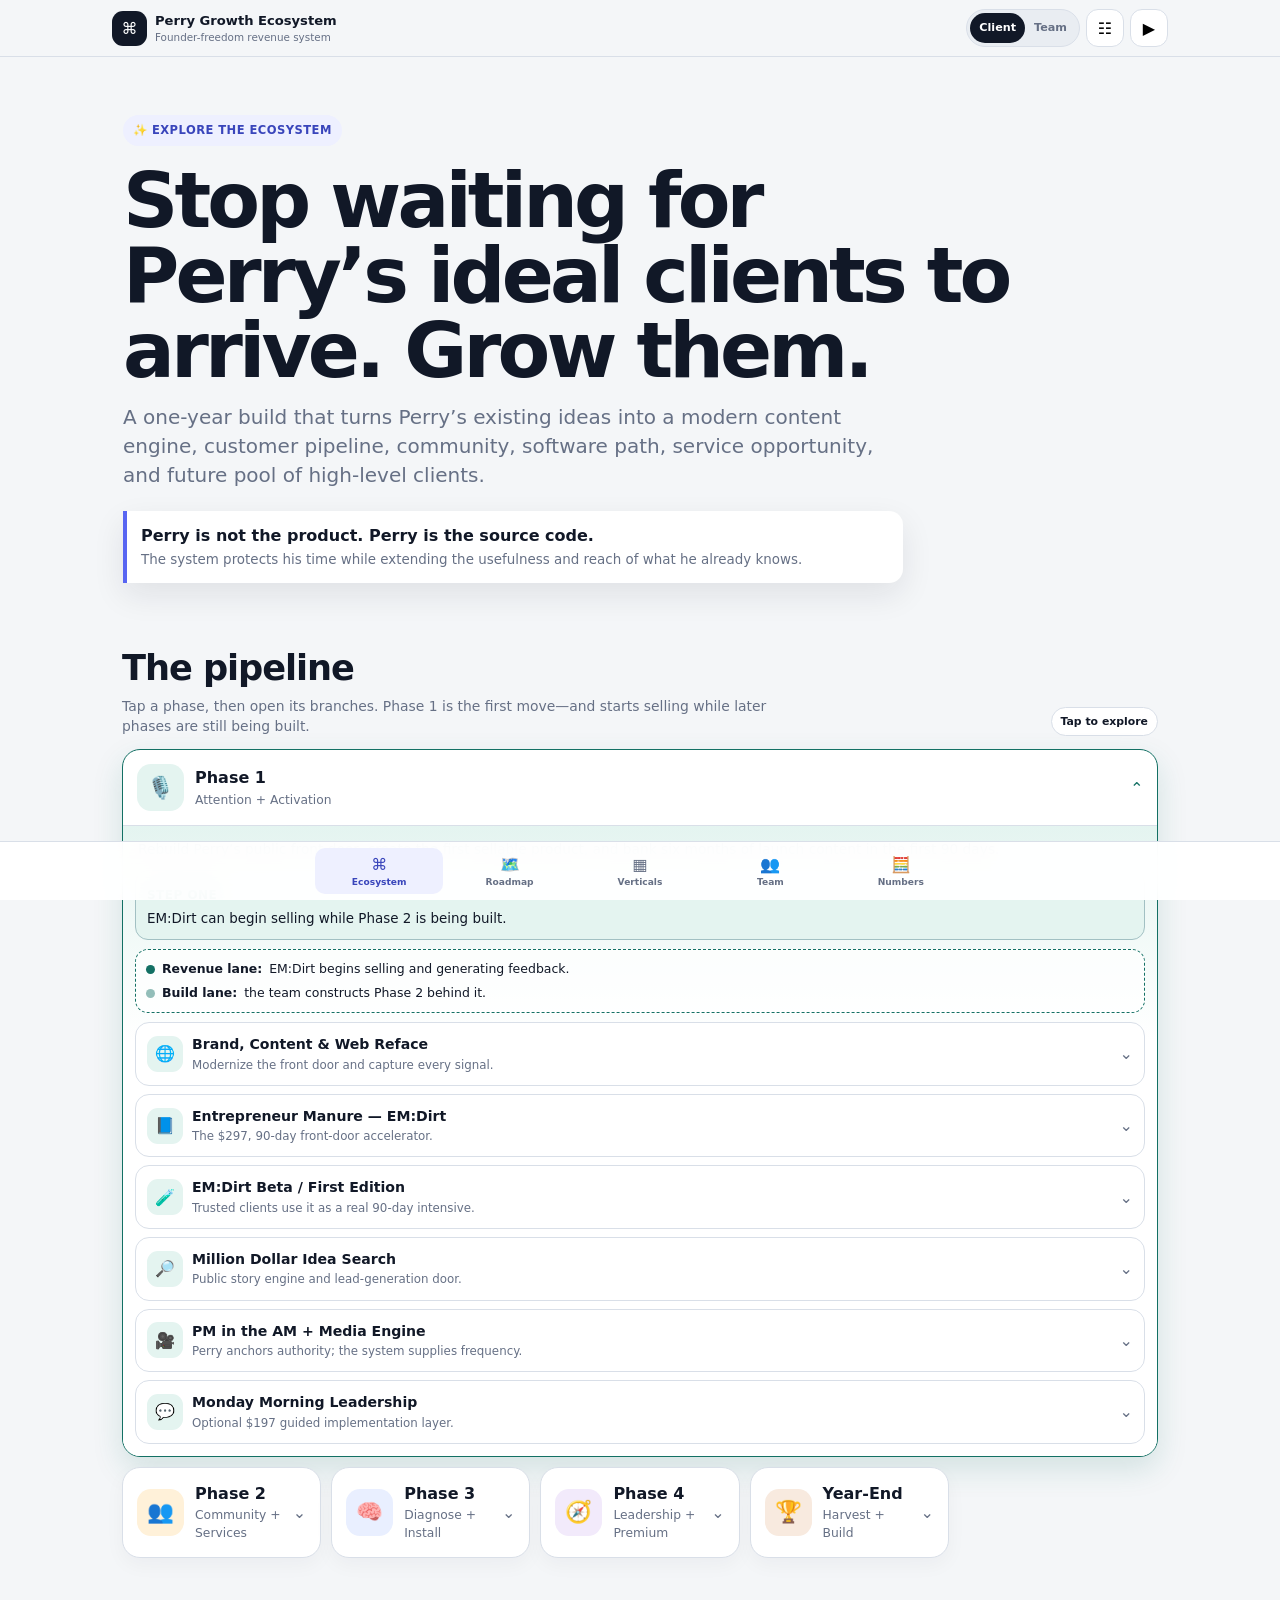
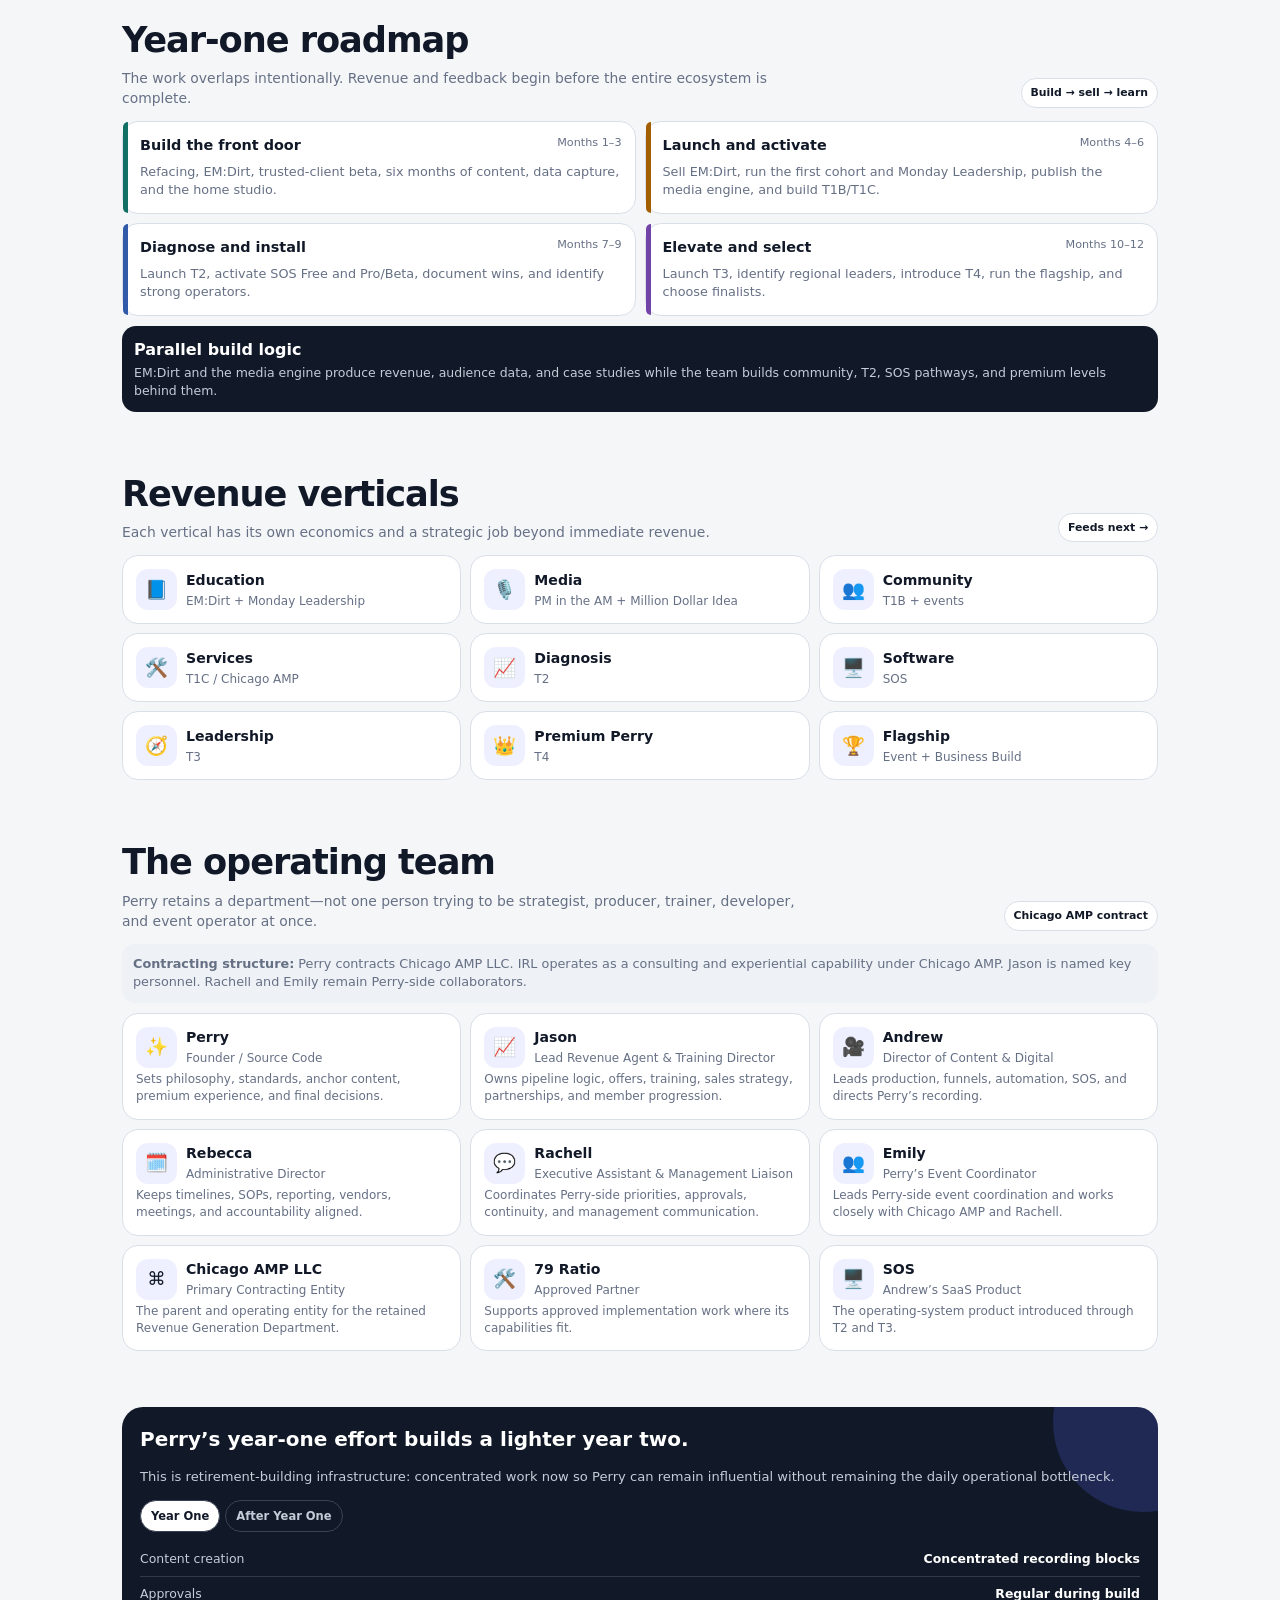
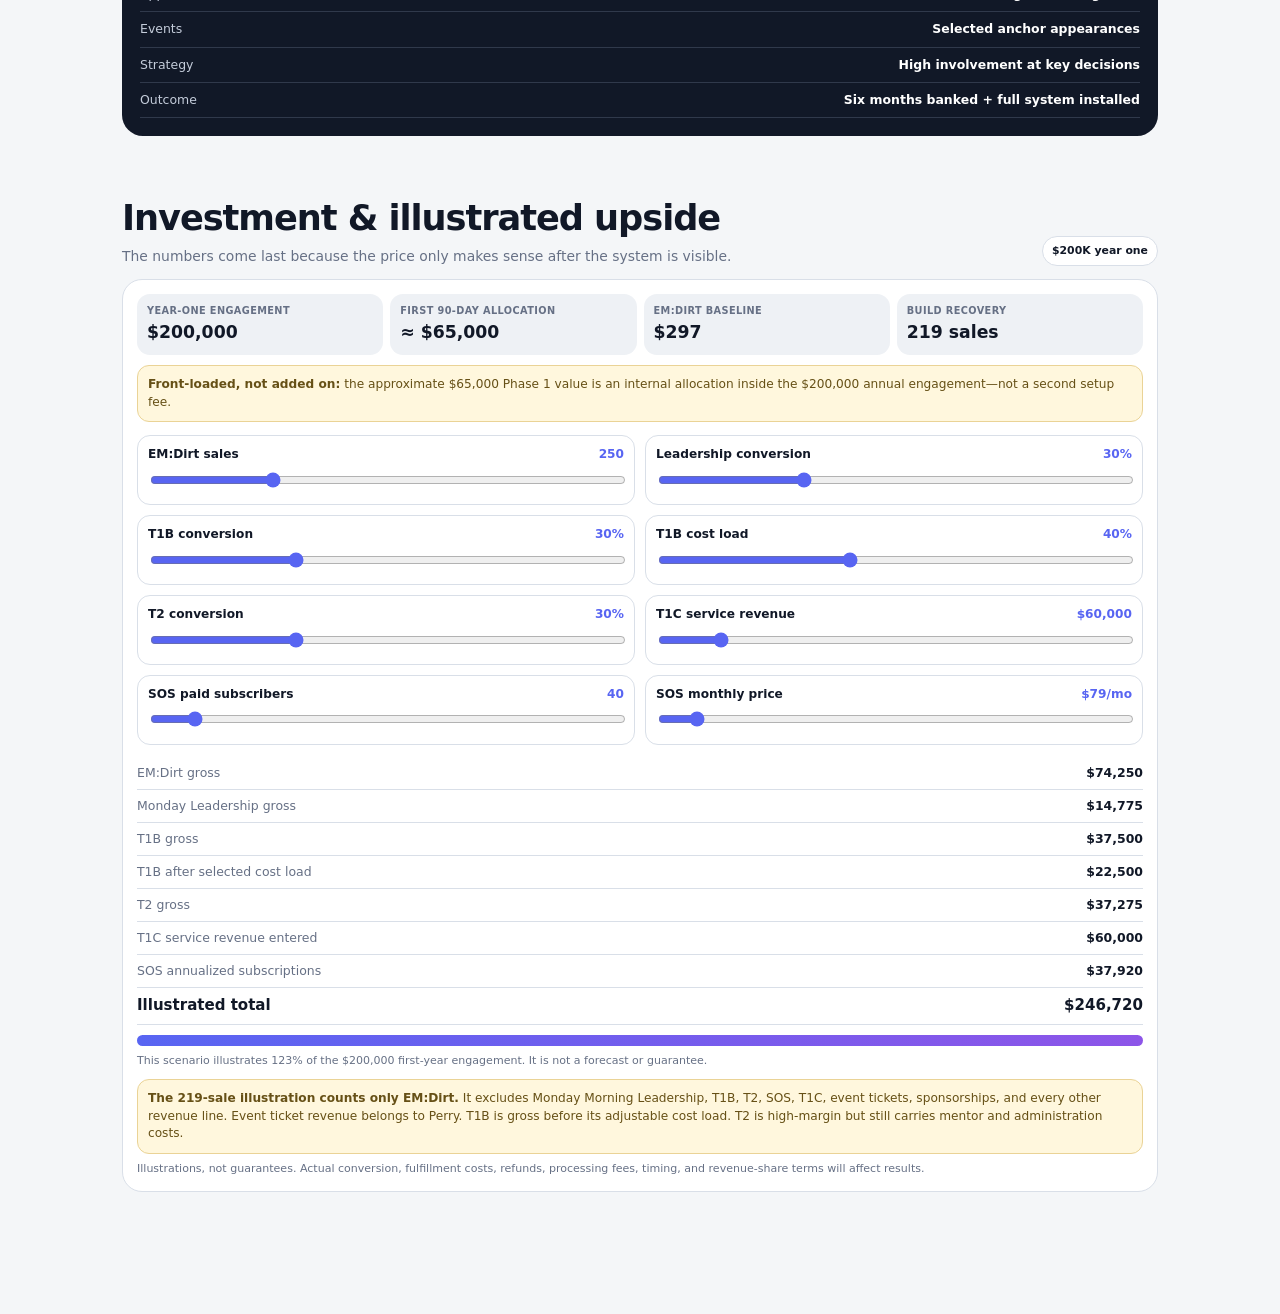
==== index.html @ 9b2ec4b0 "Publish Perry Growth Ecosystem mobile pitch app" ====
<!doctype html>
<html lang="en">
<head>
<meta charset="utf-8"><meta name="viewport" content="width=device-width,initial-scale=1,viewport-fit=cover"><meta name="theme-color" content="#111827">
<title>Perry Growth Ecosystem</title>
<style>
:root{--bg:#f4f6f8;--card:#fff;--ink:#111827;--muted:#667085;--line:#d9dfe8;--dark:#111827;--accent:#5865f2;--soft:#eef0ff;--p1:#137064;--p1b:#e4f4f0;--p2:#a35e00;--p2b:#fff1d9;--p3:#315aa8;--p3b:#e9efff;--p4:#7344a7;--p4b:#f2eafb;--p5:#8a4c18;--p5b:#f8eadf;--r:19px;--shadow:0 12px 32px rgba(17,24,39,.09)}
*{box-sizing:border-box}html{scroll-behavior:smooth}body{margin:0;background:var(--bg);color:var(--ink);font-family:Inter,ui-sans-serif,system-ui,-apple-system,"Segoe UI",sans-serif;line-height:1.45}button,input{font:inherit}button{cursor:pointer}button:focus-visible,input:focus-visible{outline:3px solid #aeb4ff;outline-offset:2px}.wrap{max-width:1080px;margin:auto;padding-bottom:94px}.top{position:sticky;top:0;z-index:50;background:rgba(244,246,248,.93);backdrop-filter:blur(14px);border-bottom:1px solid var(--line)}.topin{max-width:1080px;margin:auto;padding:9px 12px;display:flex;align-items:center;justify-content:space-between;gap:8px}.logo{display:flex;align-items:center;gap:8px;min-width:0}.mark{width:35px;height:35px;border-radius:11px;background:var(--dark);color:#fff;display:grid;place-items:center}.logo b{display:block;font-size:.82rem;white-space:nowrap}.logo small{display:block;color:var(--muted);font-size:.65rem}.actions{display:flex;gap:6px;align-items:center}.seg{display:flex;padding:3px;border:1px solid var(--line);border-radius:999px;background:#e9edf2}.seg button{border:0;background:none;padding:7px 9px;border-radius:999px;color:var(--muted);font-size:.7rem;font-weight:800}.seg button.on{background:var(--dark);color:#fff}.round{width:38px;height:38px;border:1px solid var(--line);background:#fff;border-radius:12px;font-size:1rem}.round.on{background:var(--soft);color:#3945bb}.hero{padding:38px 17px 24px}.eyebrow{display:inline-flex;gap:6px;align-items:center;background:var(--soft);color:#3945bb;border-radius:999px;padding:7px 10px;font-size:.72rem;font-weight:900;letter-spacing:.04em;text-transform:uppercase}.hero h1{font-size:clamp(2.1rem,8.8vw,4.8rem);line-height:.98;letter-spacing:-.05em;margin:17px 0 14px;max-width:900px}.hero p{margin:0;max-width:780px;color:var(--muted);font-size:clamp(1rem,2.8vw,1.25rem)}.quote{margin-top:21px;border-left:4px solid var(--accent);background:#fff;padding:13px 14px;border-radius:0 14px 14px 0;box-shadow:var(--shadow);max-width:780px}.quote b{display:block}.quote span{font-size:.84rem;color:var(--muted)}section{padding:22px 13px;scroll-margin-top:72px}.head{display:flex;justify-content:space-between;align-items:flex-end;gap:10px;margin-bottom:13px}.head h2{margin:0;font-size:clamp(1.4rem,4vw,2.2rem);letter-spacing:-.03em}.head p{margin:3px 0 0;color:var(--muted);font-size:.87rem;max-width:680px}.pill{border:1px solid var(--line);background:#fff;border-radius:999px;padding:6px 9px;font-size:.68rem;font-weight:800;white-space:nowrap}.phases{display:grid;gap:10px}.phase{--c:var(--p1);--cb:var(--p1b);border:1px solid var(--line);border-radius:18px;background:#fff;overflow:hidden;box-shadow:0 7px 20px rgba(17,24,39,.04)}.phase.open{border-color:var(--c);box-shadow:0 12px 30px color-mix(in srgb,var(--c) 15%,transparent)}.phase.focus{box-shadow:0 0 0 4px color-mix(in srgb,var(--c) 25%,transparent),0 18px 45px rgba(17,24,39,.15)}.phase>button{width:100%;border:0;background:none;padding:14px;display:grid;grid-template-columns:auto 1fr auto;gap:11px;align-items:center;text-align:left;color:inherit}.pi{width:47px;height:47px;border-radius:14px;background:var(--cb);color:var(--c);display:grid;place-items:center;font-size:1.35rem}.pl b{display:block}.pl span{display:block;font-size:.77rem;color:var(--muted);margin-top:2px}.chev{color:var(--muted);transition:.2s}.phase.open>.phasebtn .chev,.branch.open>.branchbtn .chev{transform:rotate(180deg);color:var(--c)}.pbody{display:none;border-top:1px solid var(--line);padding:12px;background:linear-gradient(180deg,var(--cb),#fff 34%)}.phase.open .pbody{display:block}.intro{font-size:.86rem;color:var(--muted);padding:2px 3px 10px}.call{background:var(--cb);border:1px solid color-mix(in srgb,var(--c) 28%,var(--line));border-radius:13px;padding:11px;margin-bottom:9px}.call b{color:var(--c);font-size:.75rem;text-transform:uppercase;letter-spacing:.04em}.call span{display:block;margin-top:3px;font-size:.84rem}.lanes{border:1px dashed var(--c);border-radius:13px;padding:10px;margin-bottom:9px;background:rgba(255,255,255,.7);display:grid;gap:6px}.lane{display:flex;gap:7px;font-size:.78rem;align-items:center}.dot{width:9px;height:9px;border-radius:50%;background:var(--c)}.branches{display:grid;gap:8px}.branch{border:1px solid var(--line);border-radius:14px;background:#fff;overflow:hidden}.branchbtn{width:100%;border:0;background:none;padding:11px;display:grid;grid-template-columns:auto 1fr auto;gap:9px;align-items:center;text-align:left;color:inherit}.bi{width:36px;height:36px;border-radius:11px;background:var(--cb);display:grid;place-items:center}.bt b{display:block;font-size:.88rem}.bt span{display:block;color:var(--muted);font-size:.74rem;margin-top:2px}.bd{display:none;border-top:1px solid var(--line);padding:12px}.branch.open .bd{display:block}.bd p{margin:0;font-size:.86rem}.advanced{display:none;margin-top:10px}body.adv .advanced{display:block}.advanced ul{padding-left:18px;margin:7px 0;color:var(--muted);font-size:.8rem}.advanced li+li{margin-top:4px}.meta{display:grid;gap:6px;margin-top:9px}.m{background:#eef1f5;border:1px solid var(--line);border-radius:10px;padding:8px}.m small{display:block;color:var(--muted);font-size:.62rem;font-weight:900;text-transform:uppercase;letter-spacing:.04em}.m div{font-size:.77rem;margin-top:2px}.teamonly{display:none}body.team .teamonly{display:block}body.team .clientonly{display:none}.feeds{margin-top:9px;padding:8px 9px;border-radius:10px;background:var(--cb);color:var(--c);font-size:.74rem;font-weight:900}.betaFlow{display:grid;grid-template-columns:repeat(5,1fr);gap:4px;margin:10px 0}.betaFlow div{text-align:center;padding:7px 3px;background:#eef1f5;border-radius:9px;color:var(--muted);font-size:.58rem;font-weight:900}.betaFlow div:first-child{background:var(--p1b);color:var(--p1)}.checks{display:grid;gap:6px}.check{display:flex;gap:8px;align-items:flex-start;border:1px solid var(--line);border-radius:10px;padding:8px}.check input{width:17px;height:17px;margin-top:2px}.check label{font-size:.78rem}.road,.vgrid,.tgrid{display:grid;gap:9px}.roadcard{border:1px solid var(--line);background:#fff;border-radius:16px;padding:13px 13px 13px 17px;position:relative}.roadcard:before{content:"";position:absolute;left:0;top:0;bottom:0;width:5px;background:var(--c);border-radius:16px 0 0 16px}.roadtop{display:flex;justify-content:space-between;gap:10px}.roadtop b{font-size:.9rem}.roadtop span{font-size:.7rem;color:var(--muted)}.roadcard p{margin:7px 0 0;color:var(--muted);font-size:.8rem}.parallel{margin-top:10px;background:var(--dark);color:#fff;padding:12px;border-radius:14px}.parallel b{display:block}.parallel p{margin:3px 0 0;color:#c4ccda;font-size:.78rem}.vcard,.role{width:100%;text-align:left;color:inherit;border:1px solid var(--line);background:#fff;border-radius:16px;padding:13px}.vcard.open,.role.open{border-color:var(--accent);box-shadow:var(--shadow)}.vhead,.rhead{display:flex;gap:9px;align-items:center}.vic,.av{width:41px;height:41px;border-radius:12px;background:var(--soft);display:grid;place-items:center;font-size:1.15rem}.vcard h3,.role h3{margin:0;font-size:.88rem}.vcard p,.role p{margin:3px 0 0;color:var(--muted);font-size:.75rem}.inline{display:none;margin-top:10px;padding-top:10px;border-top:1px solid var(--line);font-size:.77rem}.open .inline{display:block}.econ{display:grid;gap:5px}.erow{display:flex;justify-content:space-between;gap:10px;border-bottom:1px dashed var(--line);padding:6px 0}.erow:last-child{border:0}.erow span{color:var(--muted)}.erow b{text-align:right}.org{margin-bottom:10px;padding:11px;background:#eef1f5;border-radius:13px;color:var(--muted);font-size:.8rem}.freedom{background:var(--dark);color:#fff;border-radius:21px;padding:18px;position:relative;overflow:hidden}.freedom:after{content:"";position:absolute;width:180px;height:180px;border-radius:50%;background:rgba(88,101,242,.22);right:-75px;top:-75px}.freedom h3,.freedom p,.ftog,.ftime{position:relative;z-index:1}.freedom h3{margin:0;font-size:1.25rem}.freedom p{color:#c4ccda;font-size:.82rem}.ftog{display:flex;gap:5px}.ftog button{border:1px solid #3a4355;background:transparent;color:#c4ccda;padding:7px 10px;border-radius:999px;font-size:.72rem;font-weight:900}.ftog button.on{background:#fff;color:var(--dark)}.ftime{margin-top:10px}.ti{display:flex;justify-content:space-between;gap:12px;border-bottom:1px solid #30394b;padding:8px 0;font-size:.78rem}.ti span{color:#c4ccda}.numbers{border:1px solid var(--line);background:#fff;border-radius:20px;padding:14px}.metrics{display:grid;grid-template-columns:repeat(2,1fr);gap:7px}.metric{background:#eef1f5;border-radius:13px;padding:10px}.metric span{display:block;color:var(--muted);font-size:.61rem;font-weight:900;text-transform:uppercase;letter-spacing:.04em}.metric b{display:block;margin-top:2px;font-size:1.08rem}.note{margin-top:10px;border:1px solid #ead396;background:#fff7dd;color:#665016;border-radius:12px;padding:10px;font-size:.76rem}.calc{display:grid;gap:10px;margin-top:13px}.ctrl{border:1px solid var(--line);border-radius:13px;padding:10px}.ct{display:flex;justify-content:space-between;gap:8px;margin-bottom:6px;font-size:.76rem;font-weight:900}.ct output{color:var(--accent)}input[type=range]{width:100%;accent-color:var(--accent)}.results{margin-top:12px}.rr{display:flex;justify-content:space-between;gap:12px;border-bottom:1px solid var(--line);padding:7px 0;font-size:.78rem}.rr span{color:var(--muted)}.rr.total{font-size:.94rem;font-weight:900}.rr.total span{color:var(--ink)}.bar{height:11px;background:#eef1f5;border-radius:999px;overflow:hidden;margin-top:10px}.bar div{height:100%;width:0;background:linear-gradient(90deg,var(--accent),#8d55e8);transition:.2s}.fine{font-size:.69rem;color:var(--muted);margin-top:7px}.nav{position:fixed;z-index:60;left:0;right:0;bottom:0;background:rgba(255,255,255,.95);backdrop-filter:blur(14px);border-top:1px solid var(--line);padding:6px 6px calc(6px + env(safe-area-inset-bottom,0px))}.navin{max-width:650px;margin:auto;display:grid;grid-template-columns:repeat(5,1fr);gap:2px}.nav button{border:0;background:none;color:var(--muted);padding:5px 2px;border-radius:10px}.nav button.on{background:var(--soft);color:#3945bb}.nav i{display:block;font-style:normal;font-size:1rem}.nav span{display:block;font-size:.57rem;font-weight:900}.present{display:none;position:fixed;z-index:80;left:50%;transform:translateX(-50%);bottom:79px;background:var(--dark);color:#fff;padding:7px;border-radius:14px;box-shadow:0 18px 50px rgba(0,0,0,.3);gap:5px;align-items:center}body.presenting .present{display:flex}.present button{border:1px solid #394254;background:#202838;color:#fff;padding:8px;border-radius:9px;font-size:.7rem;font-weight:900}.present span{font-size:.65rem;color:#c4ccda;min-width:58px;text-align:center}@media(min-width:680px){.hero{padding:58px 23px 31px}section{padding:28px 22px}.road{grid-template-columns:repeat(2,1fr)}.vgrid,.tgrid{grid-template-columns:repeat(3,1fr)}.calc{grid-template-columns:repeat(2,1fr)}.metrics{grid-template-columns:repeat(4,1fr)}.meta{grid-template-columns:repeat(3,1fr)}}@media(min-width:940px){.phases{grid-template-columns:repeat(5,1fr);align-items:start}.phase.open{grid-column:span 5}}
</style>
</head>
<body class="client">
<header class="top"><div class="topin"><div class="logo"><div class="mark">⌘</div><div><b>Perry Growth Ecosystem</b><small>Founder-freedom revenue system</small></div></div><div class="actions"><div class="seg"><button id="client" class="on">Client</button><button id="team">Team</button></div><button id="adv" class="round" title="Simple / Advanced">☷</button><button id="play" class="round" title="Presentation mode">▶</button></div></div></header>
<main class="wrap">
<div class="hero" id="ecosystem"><span class="eyebrow">✨ Explore the ecosystem</span><h1>Stop waiting for Perry’s ideal clients to arrive. Grow them.</h1><p>A one-year build that turns Perry’s existing ideas into a modern content engine, customer pipeline, community, software path, service opportunity, and future pool of high-level clients.</p><div class="quote"><b>Perry is not the product. Perry is the source code.</b><span>The system protects his time while extending the usefulness and reach of what he already knows.</span></div></div>
<section><div class="head"><div><h2>The pipeline</h2><p>Tap a phase, then open its branches. Phase 1 is the first move—and starts selling while later phases are still being built.</p></div><span class="pill">Tap to explore</span></div><div class="phases" id="phases"></div></section>
<section id="roadmap"><div class="head"><div><h2>Year-one roadmap</h2><p>The work overlaps intentionally. Revenue and feedback begin before the entire ecosystem is complete.</p></div><span class="pill">Build → sell → learn</span></div><div class="road" id="road"></div><div class="parallel"><b>Parallel build logic</b><p>EM:Dirt and the media engine produce revenue, audience data, and case studies while the team builds community, T2, SOS pathways, and premium levels behind them.</p></div></section>
<section id="verticals"><div class="head"><div><h2>Revenue verticals</h2><p>Each vertical has its own economics and a strategic job beyond immediate revenue.</p></div><span class="pill">Feeds next →</span></div><div class="vgrid" id="vgrid"></div></section>
<section id="teamsec"><div class="head"><div><h2>The operating team</h2><p>Perry retains a department—not one person trying to be strategist, producer, trainer, developer, and event operator at once.</p></div><span class="pill">Chicago AMP contract</span></div><div class="org"><b>Contracting structure:</b> Perry contracts Chicago AMP LLC. IRL operates as a consulting and experiential capability under Chicago AMP. Jason is named key personnel. Rachell and Emily remain Perry-side collaborators.</div><div class="tgrid" id="tgrid"></div></section>
<section><div class="freedom"><h3>Perry’s year-one effort builds a lighter year two.</h3><p>This is retirement-building infrastructure: concentrated work now so Perry can remain influential without remaining the daily operational bottleneck.</p><div class="ftog"><button class="on" data-f="year1">Year One</button><button data-f="after">After Year One</button></div><div class="ftime" id="ftime"></div></div></section>
<section id="numbers"><div class="head"><div><h2>Investment & illustrated upside</h2><p>The numbers come last because the price only makes sense after the system is visible.</p></div><span class="pill">$200K year one</span></div><div class="numbers"><div class="metrics"><div class="metric"><span>Year-one engagement</span><b>$200,000</b></div><div class="metric"><span>First 90-day allocation</span><b>≈ $65,000</b></div><div class="metric"><span>EM:Dirt baseline</span><b>$297</b></div><div class="metric"><span>Build recovery</span><b>219 sales</b></div></div><div class="note"><b>Front-loaded, not added on:</b> the approximate $65,000 Phase 1 value is an internal allocation inside the $200,000 annual engagement—not a second setup fee.</div><div class="calc">
<div class="ctrl"><div class="ct"><label>EM:Dirt sales</label><output id="eo"></output></div><input id="e" type="range" min="0" max="1000" step="10" value="250"></div>
<div class="ctrl"><div class="ct"><label>Leadership conversion</label><output id="mo"></output></div><input id="m" type="range" min="0" max="100" step="5" value="30"></div>
<div class="ctrl"><div class="ct"><label>T1B conversion</label><output id="bo"></output></div><input id="b" type="range" min="0" max="100" step="5" value="30"></div>
<div class="ctrl"><div class="ct"><label>T1B cost load</label><output id="co"></output></div><input id="c" type="range" min="0" max="100" step="5" value="40"></div>
<div class="ctrl"><div class="ct"><label>T2 conversion</label><output id="to"></output></div><input id="t" type="range" min="0" max="100" step="5" value="30"></div>
<div class="ctrl"><div class="ct"><label>T1C service revenue</label><output id="so"></output></div><input id="s" type="range" min="0" max="500000" step="5000" value="60000"></div>
<div class="ctrl"><div class="ct"><label>SOS paid subscribers</label><output id="uo"></output></div><input id="u" type="range" min="0" max="500" step="5" value="40"></div>
<div class="ctrl"><div class="ct"><label>SOS monthly price</label><output id="po"></output></div><input id="p" type="range" min="49" max="499" step="10" value="79"></div>
</div><div class="results" id="results"></div><div class="bar"><div id="bar"></div></div><div class="fine" id="recovery"></div><div class="note"><b>The 219-sale illustration counts only EM:Dirt.</b> It excludes Monday Morning Leadership, T1B, T2, SOS, T1C, event tickets, sponsorships, and every other revenue line. Event ticket revenue belongs to Perry. T1B is gross before its adjustable cost load. T2 is high-margin but still carries mentor and administration costs.</div><div class="fine">Illustrations, not guarantees. Actual conversion, fulfillment costs, refunds, processing fees, timing, and revenue-share terms will affect results.</div></div></section>
</main>
<nav class="nav"><div class="navin"><button class="on" data-go="ecosystem"><i>⌘</i><span>Ecosystem</span></button><button data-go="roadmap"><i>🗺️</i><span>Roadmap</span></button><button data-go="verticals"><i>▦</i><span>Verticals</span></button><button data-go="teamsec"><i>👥</i><span>Team</span></button><button data-go="numbers"><i>🧮</i><span>Numbers</span></button></div></nav>
<div class="present"><button id="prev">← Prev</button><span id="step">1 of 5</span><button id="next">Next →</button><button id="reset">Reset</button></div>
<script>
const P=[
{id:'p1',n:'Phase 1',sub:'Attention + Activation',c:'var(--p1)',bg:'var(--p1b)',ic:'🎙️',intro:'Rebuild Perry’s public front door, create the first sellable product, and bank six months of launch content in the first 90 days.',call:'Step One',calltext:'EM:Dirt can begin selling while Phase 2 is being built.',bs:[
['Brand, Content & Web Reface','Modernize the front door and capture every signal.','🌐','Refocus the website, social channels, podcast, calls to action, data capture, retargeting, and analytics around the new customer journey.',['Reframe the homepage, offers, profiles, podcast, and content categories.','Install forms, email/text opt-ins, segmentation, retargeting, attribution, and applications.','Bank six months of foundational content and install Perry’s simple home-recording rig.'],'Andrew leads content/digital; Jason owns revenue logic; Rachell handles Perry-side approvals; Rebecca tracks execution.','Every major asset has a next step and six months of content are usable.','EM:Dirt, Million Dollar Idea, PM in the AM, and every later phase.'],
['Entrepreneur Manure — EM:Dirt','The $297, 90-day front-door accelerator.','📘','A memorable routine check of the fundamentals: what are you not doing to fertilize your business and help it actually grow?',['Perry’s timeless fundamentals plus current Field Notes.','Weekly implementation prompts, cohort checkpoints, and Pocket AI.','Replace accidental wins with engineered wins.'],'Jason leads training; Andrew builds digital delivery and AI support.','Meaningful participation plus one documented implemented change.','Monday Leadership, T1B, T1C, T2, and the finalist pipeline.'],
['EM:Dirt Beta / First Edition','Trusted clients use it as a real 90-day intensive.','🧪','Internal and existing clients do the routine check, implement the material, and tell us whether it feels Perry enough before the stronger Second Edition.',['Does this feel Perry enough?','Would this have helped earlier?','What is missing or incomplete?','What feels like too much?','What did you actually implement?','What changed at 30, 60, and 90 days?'],'Jason facilitates; Andrew tracks delivery friction; Rachell helps select trusted Perry clients.','Completion behavior, quotes, case studies, friction, and documented wins.','Revision, Second Edition, testimonials, and public scale.','beta'],
['Million Dollar Idea Search','Public story engine and lead-generation door.','🔎','Find real founders, document the bottleneck, support selected businesses, then return to show whether they used the help and what changed.',['Part 1: founder, company, dream, and bottleneck.','Part 2: what was used, what work was done, and what changed.','Non-winners enter EM:Dirt; strong implementers enter the finalist pool.'],'Jason leads qualification; Andrew leads production and distribution.','Qualified applicants, follow-ups, conversions, and implementation stories.','EM:Dirt, T1C, media, case studies, and finalists.'],
['PM in the AM + Media Engine','Perry anchors authority; the system supplies frequency.','🎥','A public Monday show, short-form engine, weekly text rhythm, and six months of banked content without making Perry a full-time host.',['Perry records high-leverage anchor segments.','A younger spokesperson translates and extends the ideas.','Weekly text: one signal, one lesson, one behavior.'],'Andrew directs Perry and runs production; Jason connects content to offers.','Six months banked, consistent cadence, and a next action on every release.','EM:Dirt, Monday Leadership, community, events, and MDI.'],
['Monday Morning Leadership','Optional $197 guided implementation layer.','💬','A weekly book-club and implementation rhythm that turns public content into accountability and leadership practice.',['Book, audio, or digital access.','Guided weekly implementation calls.','Shared language, peer discussion, and replay library.'],'Jason leads early facilitation and documents the future trainer role.','Attendance, completion, referrals, and T1B/T2 readiness.','Community membership, T2, and leadership development.']]},
{id:'p2',n:'Phase 2',sub:'Community + Services',c:'var(--p2)',bg:'var(--p2b)',ic:'👥',intro:'Turn attention into belonging, opportunities, implementation services, and live experiences.',call:'Parallel Revenue',calltext:'Phase 1 is already selling while this layer is being built.',bs:[
['T1B Community Membership','Approximately $500 per year.','👥','A useful business community built around relationships, tools, referrals, events, preferred pricing, and leadership—not constant access to Perry.',['Membership funds community infrastructure.','Committee service creates a facilitator and regional-leadership path.','Revenue is gross before platform, staffing, and event costs.'],'Emily coordinates Perry-side events; Jason shapes activation; Rebecca tracks operations.','Retention, participation, introductions, attendance, and progression.','T2, T3, T1C, events, and long-term retention.'],
['Events & Community Activation','Relationships, content, and opportunity.','🗓️','Public discovery events, member experiences, workshops, outings, and an annual flagship designed to strengthen the ecosystem.',['Event ticket revenue belongs to Perry.','Membership, sponsorship, and ticket economics are tracked separately.','Use partner venues and attractions instead of overbuilding every event.'],'Emily is Perry’s Event Coordinator; Chicago AMP supports programming, production, and content.','Contribution margin, content captured, relationships, and conversions.','Membership, T1C, media, sponsors, and flagship.'],
['T1C — Hire the Growth Department','Done-for-you execution through Chicago AMP.','🛠️','Members can hire the team for content, podcasts, design, web, funnels, CRM, automation, AI agents, marketing, and events.',['Chicago AMP / IRL fulfills; 79 Ratio supports approved scopes.','Perry receives the negotiated ecosystem share.','Chicago AMP retains the economics required to sell, manage, and fulfill.'],'Jason and Andrew lead the integrated Chicago AMP / IRL team.','Qualified opportunities, contribution margin, outcomes, and case studies.','Implementation wins, recurring clients, T2/SOS use, and proof.']]},
{id:'p3',n:'Phase 3',sub:'Diagnose + Install',c:'var(--p3)',bg:'var(--p3b)',ic:'🧠',intro:'Identify who is serious, diagnose the constraint, and install the operating system needed for the next stage.',bs:[
['T2 — Analysis + Mentor Call','$497 founding price / $997 perceived value.','📈','A business analysis, mentor interpretation call, nervous-system review, and prioritized 90-day roadmap.',['Focus on the primary bottleneck, not twenty random recommendations.','High-margin Perry revenue, with real mentor/admin/support costs.','Qualification based on implementation and coachability.'],'Jason leads interpretation and training; Perry’s frameworks shape the diagnostic.','Assessment completion, one implemented workflow, and clear routing.','T1C, SOS, T3 eligibility, and future Perry-level clients.'],
['SOS — Free, Pro & Enterprise','Andrew’s SaaS product introduced through T2 and T3.','🖥️','A configured CRM and operating system that starts useful for free, grows into paid automation, and supports larger teams through Enterprise.',['Free core tier.','Pro/Beta around $79 founding and $99 standard monthly.','Enterprise from $499 monthly; advanced implementation is separate.'],'Andrew owns SOS product direction, onboarding, and implementation.','Activation, workflow use, paid upgrades, retention, and operating wins.','Recurring software revenue, T3, Enterprise, and higher-value clients.']]},
{id:'p4',n:'Phase 4',sub:'Leadership + Premium',c:'var(--p4)',bg:'var(--p4b)',ic:'🧭',intro:'Promote proven implementers into ecosystem builders and reserve Perry’s time for the highest-leverage work.',bs:[
['T3 — Farm Builders','Members stop only using the ecosystem and begin building it.','🧭','Implementation leaders become facilitators, contributors, small-group starters, and regional builders.',['Eligibility: T2, active SOS use, documented improvement, contribution, and helping others.','Choose the leader first, then the city.','Early classes transfer authority from Perry to trained facilitators.'],'Jason develops training and standards; Andrew supports digital infrastructure.','Qualified facilitators, successful groups, repeatable SOPs, and hub readiness.','Regional expansion, retention, and T4 candidates.'],
['T4 — Premium Perry','Retreats, roundtables, strategy, and legacy.','👑','Perry’s direct time is concentrated with proven founders, advanced questions, and the work he actually wants to do.',['Private retreats and roundtables.','Spiritual, intellectual, strategic, leadership, and legacy work.','Selected owners nearing or above Perry’s preferred level.'],'Perry leads the premium experience; the department protects logistics and prepares participants.','High-value outcomes, retention, referrals, and Perry’s time satisfaction.','Legacy, investment possibilities, and highest-value relationships.']]},
{id:'p5',n:'Year-End',sub:'Harvest + Build',c:'var(--p5)',bg:'var(--p5b)',ic:'🏆',intro:'Celebrate implementation, select proven finalists, and turn the year’s pipeline into a public proof story.',bs:[
['Annual Flagship Event','Conference, festival, awards, and founder showcase.','🏆','Bring the ecosystem together for recognition, relationships, content, launches, and Million Dollar Idea finalist stories.',['Event ticket revenue belongs to Perry.','Showcase businesses that implemented and contributed.','Create next-year momentum, sponsor value, and a major content bank.'],'Emily coordinates Perry-side events; Chicago AMP supports production and programming.','Contribution margin, attendance, content, sponsor outcomes, and applications.','Renewals, media, next-year cohorts, and the Business Build.'],
['Million Dollar Business Build','Season One is the Search. Season Two is the Build.','✨','Select a proven finalist based on implementation and coachability, then put up to $1M in combined resources behind the build.',['The mix may include capital, services, software, media, marketing, mentorship, operations, and connections.','Do not imply the full amount is cash.','Where legally structured, partners may participate in upside.'],'Perry provides authority and final selection; the ecosystem assembles and documents the build.','A credible transformation with public proof and long-term upside.','The flagship proof that Perry’s principles can systematically grow ideal clients.']]}
];
const R=[['Months 1–3','Build the front door','Refacing, EM:Dirt, trusted-client beta, six months of content, data capture, and the home studio.','var(--p1)'],['Months 4–6','Launch and activate','Sell EM:Dirt, run the first cohort and Monday Leadership, publish the media engine, and build T1B/T1C.','var(--p2)'],['Months 7–9','Diagnose and install','Launch T2, activate SOS Free and Pro/Beta, document wins, and identify strong operators.','var(--p3)'],['Months 10–12','Elevate and select','Launch T3, identify regional leaders, introduce T4, run the flagship, and choose finalists.','var(--p4)']];
const V=[['Education','📘','EM:Dirt + Monday Leadership','Business owners','Perry','Training, support, platform','Install fundamentals and behavior data.','T1B, T2, T1C'],['Media','🎙️','PM in the AM + Million Dollar Idea','Attention first; sponsors later','Perry ecosystem','Production and distribution','Create demand, stories, and applications.','EM:Dirt, events, finalists'],['Community','👥','T1B + events','Members and attendees','Perry','Real community and event costs','Retention, relationships, referrals, leadership.','T2, T3, T1C'],['Services','🛠️','T1C / Chicago AMP','Businesses needing execution','Chicago AMP + negotiated share','Fulfillment labor and vendors','Turn advice into implementation and proof.','Case studies, recurring clients'],['Diagnosis','📈','T2','Qualified members','Perry','Mentor/admin/support','Identify constraint, seriousness, and next move.','SOS, T1C, T3'],['Software','🖥️','SOS','Pro and Enterprise users','SOS / agreed economics','Product, support, implementation','Operating habits and recurring revenue.','T3, Enterprise'],['Leadership','🧭','T3','Advanced participants','Ecosystem','Training and facilitator support','Multiply leadership and regional reach.','New hubs, T4'],['Premium Perry','👑','T4','Proven high-level founders','Perry','Premium delivery and logistics','Protect Perry’s time for desired work.','Legacy, referrals, investment'],['Flagship','🏆','Event + Business Build','Attendees, sponsors, partners','Perry for event tickets','Major event and resource package','Public proof and next-year momentum.','Season Two and wider demand']];
const T=[['Perry','Founder / Source Code','✨','Sets philosophy, standards, anchor content, premium experience, and final decisions.','His time is concentrated where authority and insight matter most—not on production management.'],['Jason','Lead Revenue Agent & Training Director','📈','Owns pipeline logic, offers, training, sales strategy, partnerships, and member progression.','Named key personnel on the Chicago AMP agreement and the initial head trainer.'],['Andrew','Director of Content & Digital','🎥','Leads production, funnels, automation, SOS, and directs Perry’s recording.','Owns the content engine and digital operating layer, including the home-studio workflow.'],['Rebecca','Administrative Director','🗓️','Keeps timelines, SOPs, reporting, vendors, meetings, and accountability aligned.','The guardrail preventing a strong strategy from becoming forty-seven unfinished projects.'],['Rachell','Executive Assistant & Management Liaison','💬','Coordinates Perry-side priorities, approvals, continuity, and management communication.','Protects Perry’s focus and aligns the department with his current organization.'],['Emily','Perry’s Event Coordinator','👥','Leads Perry-side event coordination and works closely with Chicago AMP and Rachell.','Supports venues, logistics, live experiences, partnerships, and community activation.'],['Chicago AMP LLC','Primary Contracting Entity','⌘','The parent and operating entity for the retained Revenue Generation Department.','IRL functions as a consulting and experiential capability under Chicago AMP.'],['79 Ratio','Approved Partner','🛠️','Supports approved implementation work where its capabilities fit.','Used intentionally by scope, not presented as a competing department.'],['SOS','Andrew’s SaaS Product','🖥️','The operating-system product introduced through T2 and T3.','SOS is not an outside partner; it is part of the digital and recurring-revenue layer.']];
const F={year1:[['Content creation','Concentrated recording blocks'],['Approvals','Regular during build'],['Events','Selected anchor appearances'],['Strategy','High involvement at key decisions'],['Outcome','Six months banked + full system installed']],after:[['Weekly involvement','A couple hours in selected months'],['Content creation','Several concentrated days per year'],['Events','A few high-leverage appearances'],['Premium work','Retreats and private rooms'],['Outcome','Influence without daily operational burden']]};
function branch(b,i){let beta=b[8]==='beta';return `<div class="branch"><button class="branchbtn"><span class="bi">${b[2]}</span><span class="bt"><b>${b[0]}</b><span>${b[1]}</span></span><span class="chev">⌄</span></button><div class="bd"><p>${b[3]}</p>${beta?`<div class="betaFlow">${['Beta Intensive','Feedback','Revision','Second Edition','Public Scale'].map(x=>`<div>${x}</div>`).join('')}</div><div class="checks">${b[4].map((x,j)=>`<div class="check"><input id="q${i}-${j}" type="checkbox"><label for="q${i}-${j}">${x}</label></div>`).join('')}</div>`:''}<div class="advanced">${beta?'':`<ul>${b[4].map(x=>`<li>${x}</li>`).join('')}</ul>`}<div class="meta"><div class="m teamonly"><small>Owner & handoff</small><div>${b[5]}</div></div><div class="m"><small>Success signal</small><div>${b[6]}</div></div><div class="m"><small>Feeds next</small><div>${b[7]}</div></div></div></div><div class="feeds">Feeds next → ${b[7]}</div></div></div>`}
phases.innerHTML=P.map((p,i)=>`<article class="phase ${i===0?'open':''}" id="${p.id}" style="--c:${p.c};--cb:${p.bg}"><button class="phasebtn"><span class="pi">${p.ic}</span><span class="pl"><b>${p.n}</b><span>${p.sub}</span></span><span class="chev">⌄</span></button><div class="pbody"><div class="intro">${p.intro}</div>${p.call?`<div class="call"><b>${p.call}</b><span>${p.calltext}</span></div>`:''}${p.id==='p1'?`<div class="lanes"><div class="lane"><span class="dot"></span><b>Revenue lane:</b> EM:Dirt begins selling and generating feedback.</div><div class="lane"><span class="dot" style="opacity:.45"></span><b>Build lane:</b> the team constructs Phase 2 behind it.</div></div>`:''}<div class="branches">${p.bs.map((b,j)=>branch(b,`${i}-${j}`)).join('')}</div></div></article>`).join('');
road.innerHTML=R.map(x=>`<article class="roadcard" style="--c:${x[3]}"><div class="roadtop"><b>${x[1]}</b><span>${x[0]}</span></div><p>${x[2]}</p></article>`).join('');
vgrid.innerHTML=V.map((v,i)=>`<button class="vcard"><div class="vhead"><span class="vic">${v[1]}</span><div><h3>${v[0]}</h3><p>${v[2]}</p></div></div><div class="inline"><div class="econ">${[['Who pays',v[3]],['Who earns',v[4]],['Direct cost',v[5]],['Strategic job',v[6]],['Feeds next',v[7]]].map(x=>`<div class="erow"><span>${x[0]}</span><b>${x[1]}</b></div>`).join('')}</div></div></button>`).join('');
tgrid.innerHTML=T.map(x=>`<button class="role"><div class="rhead"><span class="av">${x[2]}</span><div><h3>${x[0]}</h3><p>${x[1]}</p></div></div><p>${x[3]}</p><div class="inline">${x[4]}</div></button>`).join('');
function freedom(k){ftime.innerHTML=F[k].map(x=>`<div class="ti"><span>${x[0]}</span><b>${x[1]}</b></div>`).join('')}freedom('year1');
document.querySelectorAll('.phasebtn').forEach(x=>x.onclick=()=>x.parentElement.classList.toggle('open'));document.querySelectorAll('.branchbtn').forEach(x=>x.onclick=()=>x.parentElement.classList.toggle('open'));document.querySelectorAll('.vcard,.role').forEach(x=>x.onclick=()=>x.classList.toggle('open'));document.querySelectorAll('[data-f]').forEach(x=>x.onclick=()=>{document.querySelectorAll('[data-f]').forEach(y=>y.classList.remove('on'));x.classList.add('on');freedom(x.dataset.f)});
client.onclick=()=>view(false);team.onclick=()=>view(true);function view(on){document.body.classList.toggle('team',on);team.classList.toggle('on',on);client.classList.toggle('on',!on)}adv.onclick=()=>{document.body.classList.toggle('adv');adv.classList.toggle('on')};
document.querySelectorAll('[data-go]').forEach(x=>x.onclick=()=>{document.getElementById(x.dataset.go).scrollIntoView();document.querySelectorAll('[data-go]').forEach(y=>y.classList.remove('on'));x.classList.add('on')});
let ti=0,ids=P.map(x=>x.id);function tour(){document.querySelectorAll('.phase').forEach(x=>x.classList.remove('focus'));let q=document.getElementById(ids[ti]);q.classList.add('open','focus');q.scrollIntoView({behavior:'smooth',block:'center'});step.textContent=`${ti+1} of ${ids.length}`};play.onclick=()=>{document.body.classList.add('presenting','adv');ti=0;tour()};prev.onclick=()=>{ti=Math.max(0,ti-1);tour()};next.onclick=()=>{ti=Math.min(ids.length-1,ti+1);tour()};reset.onclick=()=>{document.body.classList.remove('presenting');document.querySelectorAll('.phase').forEach(x=>x.classList.remove('focus'));ecosystem.scrollIntoView()};
const money=n=>new Intl.NumberFormat('en-US',{style:'currency',currency:'USD',maximumFractionDigits:0}).format(n);function calc(){let E=+e.value,M=+m.value/100,B=+b.value/100,C=+c.value/100,T2=+t.value/100,S=+s.value,U=+u.value,PP=+p.value;eo.textContent=E;mo.textContent=Math.round(M*100)+'%';bo.textContent=Math.round(B*100)+'%';co.textContent=Math.round(C*100)+'%';to.textContent=Math.round(T2*100)+'%';so.textContent=money(S);uo.textContent=U;po.textContent=money(PP)+'/mo';let er=E*297,mr=Math.round(E*M)*197,bg=Math.round(E*B)*500,bn=bg*(1-C),tr=Math.round(E*T2)*497,ur=U*PP*12,total=er+mr+bn+tr+S+ur;results.innerHTML=[['EM:Dirt gross',er],['Monday Leadership gross',mr],['T1B gross',bg],['T1B after selected cost load',bn],['T2 gross',tr],['T1C service revenue entered',S],['SOS annualized subscriptions',ur],['Illustrated total',total]].map((x,i)=>`<div class="rr ${i===7?'total':''}"><span>${x[0]}</span><b>${money(x[1])}</b></div>`).join('');bar.style.width=Math.min(100,total/200000*100)+'%';recovery.textContent=`This scenario illustrates ${Math.round(total/200000*100)}% of the $200,000 first-year engagement. It is not a forecast or guarantee.`}['e','m','b','c','t','s','u','p'].forEach(id=>document.getElementById(id).oninput=calc);calc();
</script>
</body></html>
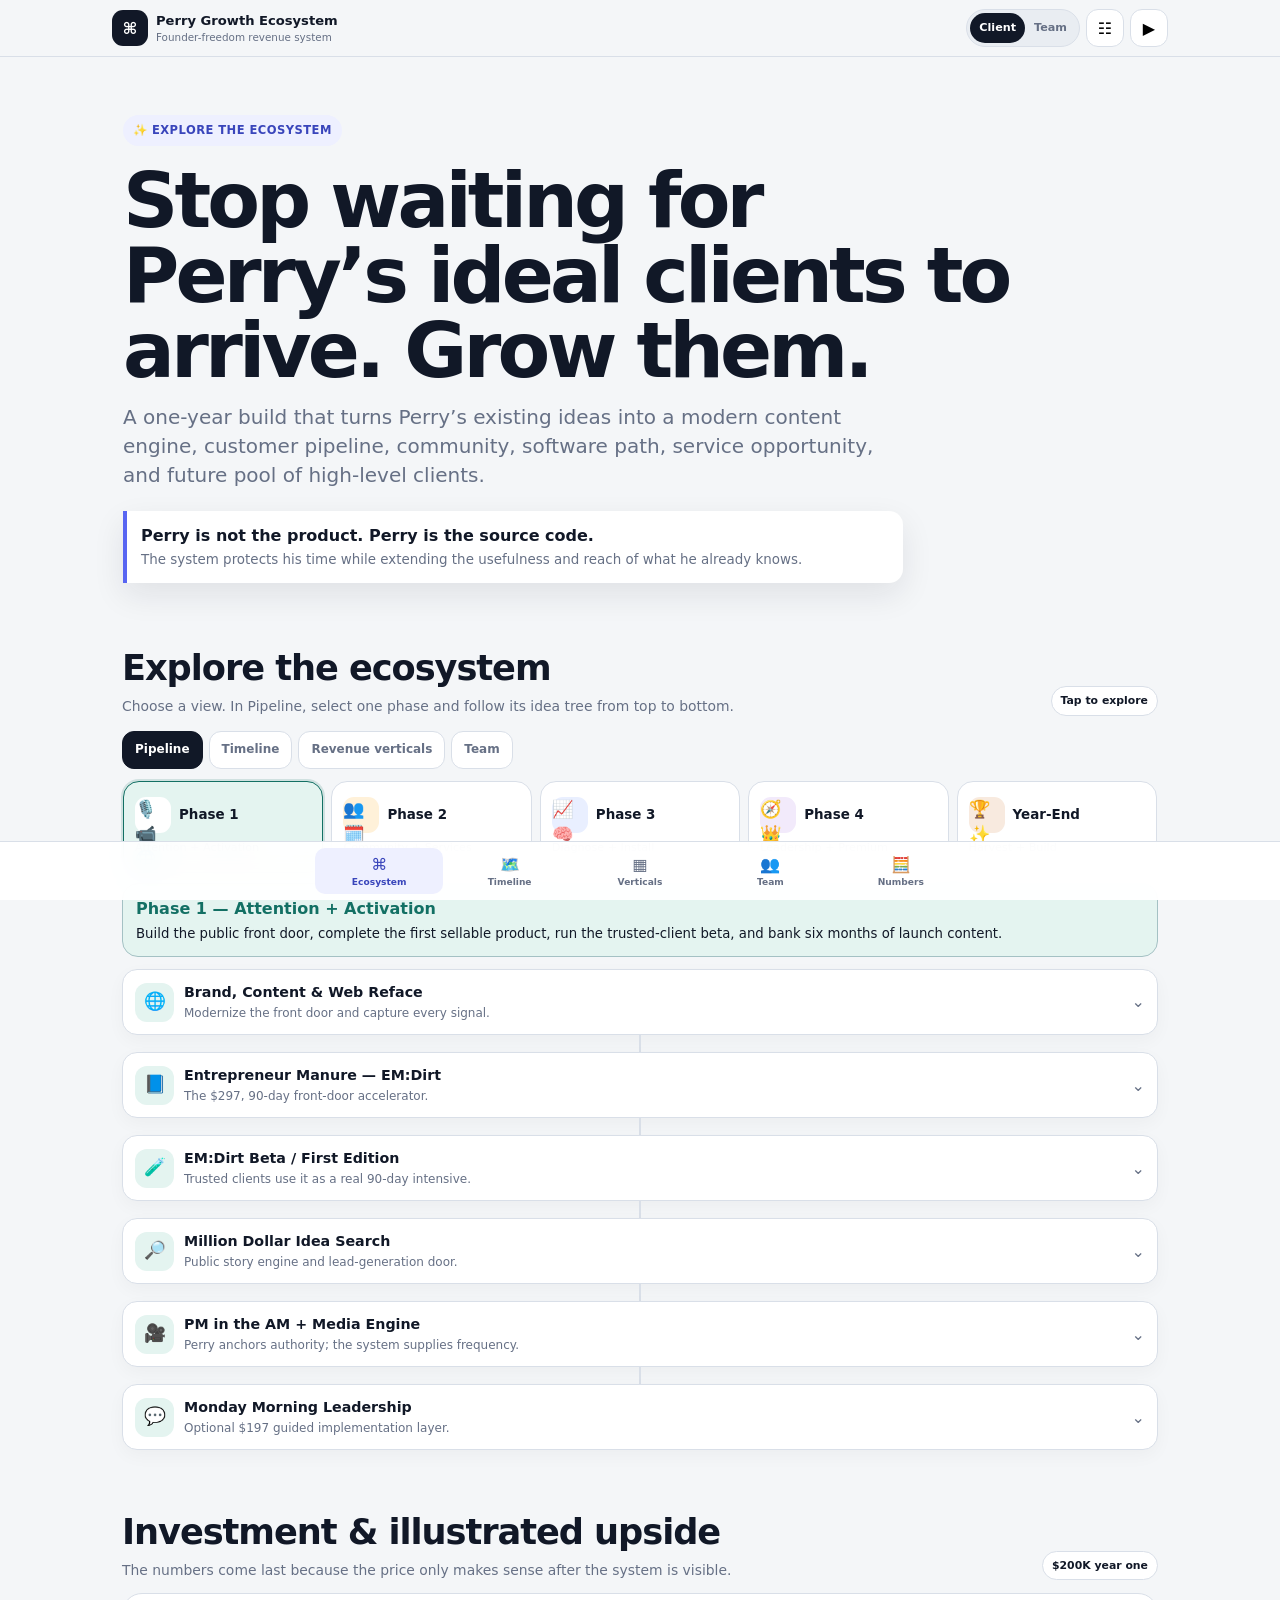
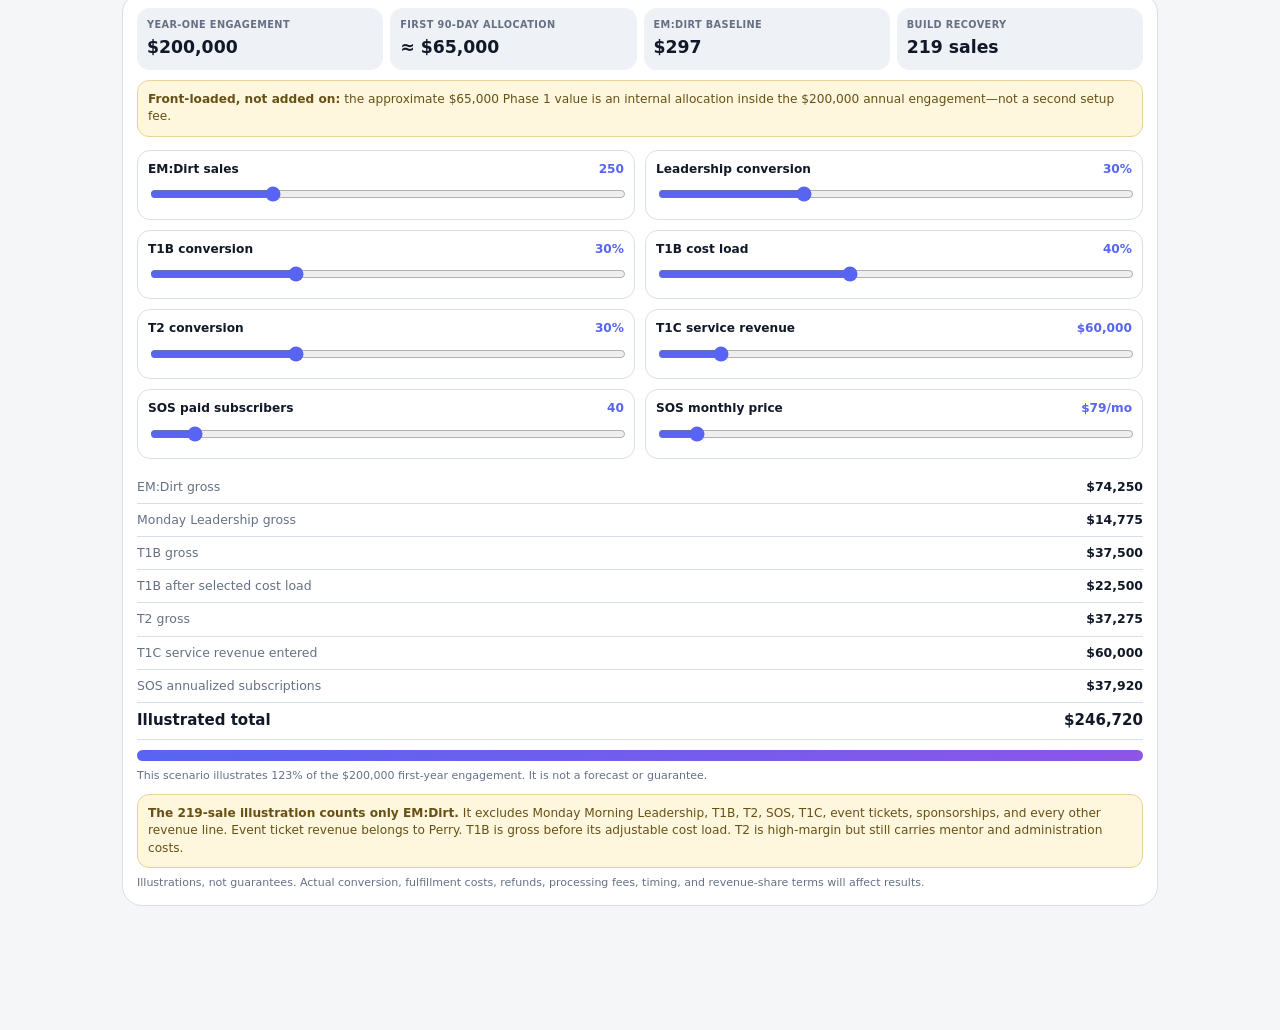
==== commit 2b65363c: "Restore selector and vertical tree layout with corrected phase timing" ====
--- a/index.html
+++ b/index.html
@@ -1,72 +1,72 @@
 <!doctype html>
 <html lang="en">
 <head>
-<meta charset="utf-8"><meta name="viewport" content="width=device-width,initial-scale=1,viewport-fit=cover"><meta name="theme-color" content="#111827">
+<meta charset="utf-8">
+<meta name="viewport" content="width=device-width,initial-scale=1,viewport-fit=cover">
+<meta name="theme-color" content="#111827">
 <title>Perry Growth Ecosystem</title>
 <style>
-:root{--bg:#f4f6f8;--card:#fff;--ink:#111827;--muted:#667085;--line:#d9dfe8;--dark:#111827;--accent:#5865f2;--soft:#eef0ff;--p1:#137064;--p1b:#e4f4f0;--p2:#a35e00;--p2b:#fff1d9;--p3:#315aa8;--p3b:#e9efff;--p4:#7344a7;--p4b:#f2eafb;--p5:#8a4c18;--p5b:#f8eadf;--r:19px;--shadow:0 12px 32px rgba(17,24,39,.09)}
-*{box-sizing:border-box}html{scroll-behavior:smooth}body{margin:0;background:var(--bg);color:var(--ink);font-family:Inter,ui-sans-serif,system-ui,-apple-system,"Segoe UI",sans-serif;line-height:1.45}button,input{font:inherit}button{cursor:pointer}button:focus-visible,input:focus-visible{outline:3px solid #aeb4ff;outline-offset:2px}.wrap{max-width:1080px;margin:auto;padding-bottom:94px}.top{position:sticky;top:0;z-index:50;background:rgba(244,246,248,.93);backdrop-filter:blur(14px);border-bottom:1px solid var(--line)}.topin{max-width:1080px;margin:auto;padding:9px 12px;display:flex;align-items:center;justify-content:space-between;gap:8px}.logo{display:flex;align-items:center;gap:8px;min-width:0}.mark{width:35px;height:35px;border-radius:11px;background:var(--dark);color:#fff;display:grid;place-items:center}.logo b{display:block;font-size:.82rem;white-space:nowrap}.logo small{display:block;color:var(--muted);font-size:.65rem}.actions{display:flex;gap:6px;align-items:center}.seg{display:flex;padding:3px;border:1px solid var(--line);border-radius:999px;background:#e9edf2}.seg button{border:0;background:none;padding:7px 9px;border-radius:999px;color:var(--muted);font-size:.7rem;font-weight:800}.seg button.on{background:var(--dark);color:#fff}.round{width:38px;height:38px;border:1px solid var(--line);background:#fff;border-radius:12px;font-size:1rem}.round.on{background:var(--soft);color:#3945bb}.hero{padding:38px 17px 24px}.eyebrow{display:inline-flex;gap:6px;align-items:center;background:var(--soft);color:#3945bb;border-radius:999px;padding:7px 10px;font-size:.72rem;font-weight:900;letter-spacing:.04em;text-transform:uppercase}.hero h1{font-size:clamp(2.1rem,8.8vw,4.8rem);line-height:.98;letter-spacing:-.05em;margin:17px 0 14px;max-width:900px}.hero p{margin:0;max-width:780px;color:var(--muted);font-size:clamp(1rem,2.8vw,1.25rem)}.quote{margin-top:21px;border-left:4px solid var(--accent);background:#fff;padding:13px 14px;border-radius:0 14px 14px 0;box-shadow:var(--shadow);max-width:780px}.quote b{display:block}.quote span{font-size:.84rem;color:var(--muted)}section{padding:22px 13px;scroll-margin-top:72px}.head{display:flex;justify-content:space-between;align-items:flex-end;gap:10px;margin-bottom:13px}.head h2{margin:0;font-size:clamp(1.4rem,4vw,2.2rem);letter-spacing:-.03em}.head p{margin:3px 0 0;color:var(--muted);font-size:.87rem;max-width:680px}.pill{border:1px solid var(--line);background:#fff;border-radius:999px;padding:6px 9px;font-size:.68rem;font-weight:800;white-space:nowrap}.phases{display:grid;gap:10px}.phase{--c:var(--p1);--cb:var(--p1b);border:1px solid var(--line);border-radius:18px;background:#fff;overflow:hidden;box-shadow:0 7px 20px rgba(17,24,39,.04)}.phase.open{border-color:var(--c);box-shadow:0 12px 30px color-mix(in srgb,var(--c) 15%,transparent)}.phase.focus{box-shadow:0 0 0 4px color-mix(in srgb,var(--c) 25%,transparent),0 18px 45px rgba(17,24,39,.15)}.phase>button{width:100%;border:0;background:none;padding:14px;display:grid;grid-template-columns:auto 1fr auto;gap:11px;align-items:center;text-align:left;color:inherit}.pi{width:47px;height:47px;border-radius:14px;background:var(--cb);color:var(--c);display:grid;place-items:center;font-size:1.35rem}.pl b{display:block}.pl span{display:block;font-size:.77rem;color:var(--muted);margin-top:2px}.chev{color:var(--muted);transition:.2s}.phase.open>.phasebtn .chev,.branch.open>.branchbtn .chev{transform:rotate(180deg);color:var(--c)}.pbody{display:none;border-top:1px solid var(--line);padding:12px;background:linear-gradient(180deg,var(--cb),#fff 34%)}.phase.open .pbody{display:block}.intro{font-size:.86rem;color:var(--muted);padding:2px 3px 10px}.call{background:var(--cb);border:1px solid color-mix(in srgb,var(--c) 28%,var(--line));border-radius:13px;padding:11px;margin-bottom:9px}.call b{color:var(--c);font-size:.75rem;text-transform:uppercase;letter-spacing:.04em}.call span{display:block;margin-top:3px;font-size:.84rem}.lanes{border:1px dashed var(--c);border-radius:13px;padding:10px;margin-bottom:9px;background:rgba(255,255,255,.7);display:grid;gap:6px}.lane{display:flex;gap:7px;font-size:.78rem;align-items:center}.dot{width:9px;height:9px;border-radius:50%;background:var(--c)}.branches{display:grid;gap:8px}.branch{border:1px solid var(--line);border-radius:14px;background:#fff;overflow:hidden}.branchbtn{width:100%;border:0;background:none;padding:11px;display:grid;grid-template-columns:auto 1fr auto;gap:9px;align-items:center;text-align:left;color:inherit}.bi{width:36px;height:36px;border-radius:11px;background:var(--cb);display:grid;place-items:center}.bt b{display:block;font-size:.88rem}.bt span{display:block;color:var(--muted);font-size:.74rem;margin-top:2px}.bd{display:none;border-top:1px solid var(--line);padding:12px}.branch.open .bd{display:block}.bd p{margin:0;font-size:.86rem}.advanced{display:none;margin-top:10px}body.adv .advanced{display:block}.advanced ul{padding-left:18px;margin:7px 0;color:var(--muted);font-size:.8rem}.advanced li+li{margin-top:4px}.meta{display:grid;gap:6px;margin-top:9px}.m{background:#eef1f5;border:1px solid var(--line);border-radius:10px;padding:8px}.m small{display:block;color:var(--muted);font-size:.62rem;font-weight:900;text-transform:uppercase;letter-spacing:.04em}.m div{font-size:.77rem;margin-top:2px}.teamonly{display:none}body.team .teamonly{display:block}body.team .clientonly{display:none}.feeds{margin-top:9px;padding:8px 9px;border-radius:10px;background:var(--cb);color:var(--c);font-size:.74rem;font-weight:900}.betaFlow{display:grid;grid-template-columns:repeat(5,1fr);gap:4px;margin:10px 0}.betaFlow div{text-align:center;padding:7px 3px;background:#eef1f5;border-radius:9px;color:var(--muted);font-size:.58rem;font-weight:900}.betaFlow div:first-child{background:var(--p1b);color:var(--p1)}.checks{display:grid;gap:6px}.check{display:flex;gap:8px;align-items:flex-start;border:1px solid var(--line);border-radius:10px;padding:8px}.check input{width:17px;height:17px;margin-top:2px}.check label{font-size:.78rem}.road,.vgrid,.tgrid{display:grid;gap:9px}.roadcard{border:1px solid var(--line);background:#fff;border-radius:16px;padding:13px 13px 13px 17px;position:relative}.roadcard:before{content:"";position:absolute;left:0;top:0;bottom:0;width:5px;background:var(--c);border-radius:16px 0 0 16px}.roadtop{display:flex;justify-content:space-between;gap:10px}.roadtop b{font-size:.9rem}.roadtop span{font-size:.7rem;color:var(--muted)}.roadcard p{margin:7px 0 0;color:var(--muted);font-size:.8rem}.parallel{margin-top:10px;background:var(--dark);color:#fff;padding:12px;border-radius:14px}.parallel b{display:block}.parallel p{margin:3px 0 0;color:#c4ccda;font-size:.78rem}.vcard,.role{width:100%;text-align:left;color:inherit;border:1px solid var(--line);background:#fff;border-radius:16px;padding:13px}.vcard.open,.role.open{border-color:var(--accent);box-shadow:var(--shadow)}.vhead,.rhead{display:flex;gap:9px;align-items:center}.vic,.av{width:41px;height:41px;border-radius:12px;background:var(--soft);display:grid;place-items:center;font-size:1.15rem}.vcard h3,.role h3{margin:0;font-size:.88rem}.vcard p,.role p{margin:3px 0 0;color:var(--muted);font-size:.75rem}.inline{display:none;margin-top:10px;padding-top:10px;border-top:1px solid var(--line);font-size:.77rem}.open .inline{display:block}.econ{display:grid;gap:5px}.erow{display:flex;justify-content:space-between;gap:10px;border-bottom:1px dashed var(--line);padding:6px 0}.erow:last-child{border:0}.erow span{color:var(--muted)}.erow b{text-align:right}.org{margin-bottom:10px;padding:11px;background:#eef1f5;border-radius:13px;color:var(--muted);font-size:.8rem}.freedom{background:var(--dark);color:#fff;border-radius:21px;padding:18px;position:relative;overflow:hidden}.freedom:after{content:"";position:absolute;width:180px;height:180px;border-radius:50%;background:rgba(88,101,242,.22);right:-75px;top:-75px}.freedom h3,.freedom p,.ftog,.ftime{position:relative;z-index:1}.freedom h3{margin:0;font-size:1.25rem}.freedom p{color:#c4ccda;font-size:.82rem}.ftog{display:flex;gap:5px}.ftog button{border:1px solid #3a4355;background:transparent;color:#c4ccda;padding:7px 10px;border-radius:999px;font-size:.72rem;font-weight:900}.ftog button.on{background:#fff;color:var(--dark)}.ftime{margin-top:10px}.ti{display:flex;justify-content:space-between;gap:12px;border-bottom:1px solid #30394b;padding:8px 0;font-size:.78rem}.ti span{color:#c4ccda}.numbers{border:1px solid var(--line);background:#fff;border-radius:20px;padding:14px}.metrics{display:grid;grid-template-columns:repeat(2,1fr);gap:7px}.metric{background:#eef1f5;border-radius:13px;padding:10px}.metric span{display:block;color:var(--muted);font-size:.61rem;font-weight:900;text-transform:uppercase;letter-spacing:.04em}.metric b{display:block;margin-top:2px;font-size:1.08rem}.note{margin-top:10px;border:1px solid #ead396;background:#fff7dd;color:#665016;border-radius:12px;padding:10px;font-size:.76rem}.calc{display:grid;gap:10px;margin-top:13px}.ctrl{border:1px solid var(--line);border-radius:13px;padding:10px}.ct{display:flex;justify-content:space-between;gap:8px;margin-bottom:6px;font-size:.76rem;font-weight:900}.ct output{color:var(--accent)}input[type=range]{width:100%;accent-color:var(--accent)}.results{margin-top:12px}.rr{display:flex;justify-content:space-between;gap:12px;border-bottom:1px solid var(--line);padding:7px 0;font-size:.78rem}.rr span{color:var(--muted)}.rr.total{font-size:.94rem;font-weight:900}.rr.total span{color:var(--ink)}.bar{height:11px;background:#eef1f5;border-radius:999px;overflow:hidden;margin-top:10px}.bar div{height:100%;width:0;background:linear-gradient(90deg,var(--accent),#8d55e8);transition:.2s}.fine{font-size:.69rem;color:var(--muted);margin-top:7px}.nav{position:fixed;z-index:60;left:0;right:0;bottom:0;background:rgba(255,255,255,.95);backdrop-filter:blur(14px);border-top:1px solid var(--line);padding:6px 6px calc(6px + env(safe-area-inset-bottom,0px))}.navin{max-width:650px;margin:auto;display:grid;grid-template-columns:repeat(5,1fr);gap:2px}.nav button{border:0;background:none;color:var(--muted);padding:5px 2px;border-radius:10px}.nav button.on{background:var(--soft);color:#3945bb}.nav i{display:block;font-style:normal;font-size:1rem}.nav span{display:block;font-size:.57rem;font-weight:900}.present{display:none;position:fixed;z-index:80;left:50%;transform:translateX(-50%);bottom:79px;background:var(--dark);color:#fff;padding:7px;border-radius:14px;box-shadow:0 18px 50px rgba(0,0,0,.3);gap:5px;align-items:center}body.presenting .present{display:flex}.present button{border:1px solid #394254;background:#202838;color:#fff;padding:8px;border-radius:9px;font-size:.7rem;font-weight:900}.present span{font-size:.65rem;color:#c4ccda;min-width:58px;text-align:center}@media(min-width:680px){.hero{padding:58px 23px 31px}section{padding:28px 22px}.road{grid-template-columns:repeat(2,1fr)}.vgrid,.tgrid{grid-template-columns:repeat(3,1fr)}.calc{grid-template-columns:repeat(2,1fr)}.metrics{grid-template-columns:repeat(4,1fr)}.meta{grid-template-columns:repeat(3,1fr)}}@media(min-width:940px){.phases{grid-template-columns:repeat(5,1fr);align-items:start}.phase.open{grid-column:span 5}}
+:root{--bg:#f4f6f8;--card:#fff;--ink:#111827;--muted:#667085;--line:#d9dfe8;--dark:#111827;--accent:#5865f2;--soft:#eef0ff;--p1:#137064;--p1b:#e4f4f0;--p2:#a35e00;--p2b:#fff1d9;--p3:#315aa8;--p3b:#e9efff;--p4:#7344a7;--p4b:#f2eafb;--p5:#8a4c18;--p5b:#f8eadf;--shadow:0 12px 32px rgba(17,24,39,.09)}
+*{box-sizing:border-box}html{scroll-behavior:smooth}body{margin:0;background:var(--bg);color:var(--ink);font-family:Inter,ui-sans-serif,system-ui,-apple-system,"Segoe UI",sans-serif;line-height:1.45}button,input{font:inherit}button{cursor:pointer}button:focus-visible,input:focus-visible{outline:3px solid #aeb4ff;outline-offset:2px}.app{max-width:1080px;margin:auto;padding-bottom:96px}.top{position:sticky;top:0;z-index:50;background:rgba(244,246,248,.94);backdrop-filter:blur(14px);border-bottom:1px solid var(--line)}.topin{max-width:1080px;margin:auto;padding:9px 12px;display:flex;align-items:center;justify-content:space-between;gap:8px}.brand{display:flex;gap:8px;align-items:center;min-width:0}.mark{width:36px;height:36px;border-radius:11px;background:var(--dark);color:#fff;display:grid;place-items:center;font-weight:900}.brand b{display:block;font-size:.82rem;white-space:nowrap}.brand small{display:block;color:var(--muted);font-size:.65rem}.tools{display:flex;gap:6px;align-items:center}.seg{display:flex;padding:3px;border:1px solid var(--line);border-radius:999px;background:#e9edf2}.seg button{border:0;background:none;padding:7px 9px;border-radius:999px;color:var(--muted);font-size:.7rem;font-weight:800}.seg button.on{background:var(--dark);color:#fff}.square{width:38px;height:38px;border:1px solid var(--line);background:#fff;border-radius:12px}.square.on{background:var(--soft);color:#3945bb}.hero{padding:38px 17px 24px}.eyebrow{display:inline-flex;gap:6px;align-items:center;background:var(--soft);color:#3945bb;border-radius:999px;padding:7px 10px;font-size:.72rem;font-weight:900;letter-spacing:.04em;text-transform:uppercase}.hero h1{font-size:clamp(2.1rem,8.8vw,4.8rem);line-height:.98;letter-spacing:-.05em;margin:17px 0 14px;max-width:900px}.hero p{margin:0;max-width:780px;color:var(--muted);font-size:clamp(1rem,2.8vw,1.25rem)}.quote{margin-top:21px;border-left:4px solid var(--accent);background:#fff;padding:13px 14px;border-radius:0 14px 14px 0;box-shadow:var(--shadow);max-width:780px}.quote b{display:block}.quote span{font-size:.84rem;color:var(--muted)}section{padding:22px 13px;scroll-margin-top:76px}.head{display:flex;justify-content:space-between;align-items:flex-end;gap:10px;margin-bottom:13px}.head h2{margin:0;font-size:clamp(1.4rem,4vw,2.2rem);letter-spacing:-.03em}.head p{margin:3px 0 0;color:var(--muted);font-size:.87rem;max-width:690px}.pill{border:1px solid var(--line);background:#fff;border-radius:999px;padding:6px 9px;font-size:.68rem;font-weight:800;white-space:nowrap}.viewtabs{display:flex;gap:6px;overflow:auto;padding:2px 0 10px;scrollbar-width:none}.viewtabs::-webkit-scrollbar,.phase-strip::-webkit-scrollbar{display:none}.viewtabs button{border:1px solid var(--line);background:#fff;color:var(--muted);padding:9px 12px;border-radius:12px;font-size:.75rem;font-weight:850;white-space:nowrap}.viewtabs button.on{background:var(--dark);border-color:var(--dark);color:#fff}.panel{display:none}.panel.on{display:block}.phase-strip{display:grid;grid-auto-flow:column;grid-auto-columns:minmax(150px,1fr);gap:8px;overflow-x:auto;padding:2px 1px 10px;scrollbar-width:none}.phase-select{--c:var(--p1);--cb:var(--p1b);border:1px solid var(--line);background:#fff;color:inherit;border-radius:16px;padding:11px;text-align:left;min-height:92px}.phase-select.on{border-color:var(--c);background:var(--cb);box-shadow:0 0 0 2px color-mix(in srgb,var(--c) 16%,transparent)}.phase-top{display:flex;align-items:center;gap:8px}.phase-icon{width:36px;height:36px;border-radius:11px;background:var(--cb);color:var(--c);display:grid;place-items:center;font-size:1.08rem}.phase-select.on .phase-icon{background:#fff}.phase-select b{font-size:.84rem}.phase-select span{display:block;color:var(--muted);font-size:.7rem;margin-top:7px}.phase-summary{--c:var(--p1);--cb:var(--p1b);background:var(--cb);border:1px solid color-mix(in srgb,var(--c) 27%,var(--line));border-radius:16px;padding:13px;margin-bottom:12px}.phase-summary b{display:block;color:var(--c)}.phase-summary p{margin:4px 0 0;font-size:.83rem}.parallel{display:none;margin-top:10px;background:#fff;border:1px dashed var(--c);border-radius:13px;padding:10px}.parallel.show{display:grid;gap:6px}.lane{display:flex;gap:7px;align-items:flex-start;font-size:.78rem}.dot{width:9px;height:9px;border-radius:50%;background:var(--c);margin-top:4px;flex:0 0 auto}.tree{--c:var(--p1);--cb:var(--p1b);display:grid;gap:0}.connector{width:2px;height:17px;background:var(--line);margin:auto}.node{border:1px solid var(--line);border-radius:15px;background:#fff;overflow:hidden;box-shadow:0 6px 18px rgba(17,24,39,.035)}.node.open{border-color:var(--c);box-shadow:0 10px 24px color-mix(in srgb,var(--c) 10%,transparent)}.nodebtn{width:100%;border:0;background:none;padding:12px;display:grid;grid-template-columns:auto 1fr auto;gap:10px;align-items:center;text-align:left;color:inherit}.nodeicon{width:39px;height:39px;border-radius:12px;background:var(--cb);display:grid;place-items:center;font-size:1.1rem}.nodetitle b{display:block;font-size:.89rem}.nodetitle span{display:block;color:var(--muted);font-size:.75rem;margin-top:2px}.chev{color:var(--muted);transition:.2s}.node.open .chev{transform:rotate(180deg);color:var(--c)}.nodebody{display:none;border-top:1px solid var(--line);padding:12px}.node.open .nodebody{display:block}.nodebody>p{margin:0;font-size:.86rem}.advanced{display:none;margin-top:10px}body.adv .advanced{display:block}.advanced ul{padding-left:18px;margin:7px 0;color:var(--muted);font-size:.8rem}.advanced li+li{margin-top:4px}.meta{display:grid;gap:6px;margin-top:9px}.meta-card{background:#eef1f5;border:1px solid var(--line);border-radius:10px;padding:8px}.meta-card small{display:block;color:var(--muted);font-size:.62rem;font-weight:900;text-transform:uppercase;letter-spacing:.04em}.meta-card div{font-size:.77rem;margin-top:2px}.teamonly{display:none}body.team .teamonly{display:block}.feeds{margin-top:9px;padding:8px 9px;border-radius:10px;background:var(--cb);color:var(--c);font-size:.74rem;font-weight:900}.beta-flow{display:grid;grid-template-columns:repeat(5,1fr);gap:4px;margin:10px 0}.beta-flow div{text-align:center;padding:7px 3px;background:#eef1f5;border-radius:9px;color:var(--muted);font-size:.58rem;font-weight:900}.beta-flow div:first-child{background:var(--p1b);color:var(--p1)}.checks{display:grid;gap:6px}.check{display:flex;gap:8px;align-items:flex-start;border:1px solid var(--line);border-radius:10px;padding:8px}.check input{width:17px;height:17px;margin-top:2px}.check label{font-size:.78rem}.timeline{display:grid;gap:10px}.timecard{--c:var(--p1);border:1px solid var(--line);background:#fff;border-radius:16px;padding:13px 13px 13px 17px;position:relative}.timecard:before{content:"";position:absolute;left:0;top:0;bottom:0;width:5px;background:var(--c);border-radius:16px 0 0 16px}.timetop{display:flex;justify-content:space-between;gap:10px}.timetop b{font-size:.9rem}.timetop span{font-size:.7rem;color:var(--muted)}.timecard p{margin:7px 0 0;color:var(--muted);font-size:.8rem}.timecall{margin-top:10px;background:var(--dark);color:#fff;padding:12px;border-radius:14px}.timecall b{display:block}.timecall p{margin:3px 0 0;color:#c4ccda;font-size:.78rem}.grid{display:grid;gap:9px}.vcard,.role{width:100%;text-align:left;color:inherit;border:1px solid var(--line);background:#fff;border-radius:16px;padding:13px}.vcard.open,.role.open{border-color:var(--accent);box-shadow:var(--shadow)}.cardhead{display:flex;gap:9px;align-items:center}.cardicon{width:41px;height:41px;border-radius:12px;background:var(--soft);display:grid;place-items:center;font-size:1.15rem}.vcard h3,.role h3{margin:0;font-size:.88rem}.vcard p,.role p{margin:3px 0 0;color:var(--muted);font-size:.75rem}.inline{display:none;margin-top:10px;padding-top:10px;border-top:1px solid var(--line);font-size:.77rem}.open .inline{display:block}.econ{display:grid;gap:5px}.erow{display:flex;justify-content:space-between;gap:10px;border-bottom:1px dashed var(--line);padding:6px 0}.erow:last-child{border:0}.erow span{color:var(--muted)}.erow b{text-align:right}.org{margin-bottom:10px;padding:11px;background:#eef1f5;border-radius:13px;color:var(--muted);font-size:.8rem}.freedom{margin-top:12px;background:var(--dark);color:#fff;border-radius:18px;padding:16px}.freedom h3{margin:0;font-size:1.15rem}.freedom p{color:#c4ccda;font-size:.8rem}.freedom-tabs{display:flex;gap:5px}.freedom-tabs button{border:1px solid #3a4355;background:transparent;color:#c4ccda;padding:7px 10px;border-radius:999px;font-size:.72rem;font-weight:900}.freedom-tabs button.on{background:#fff;color:var(--dark)}.freedom-list{margin-top:9px}.freedom-row{display:flex;justify-content:space-between;gap:10px;border-bottom:1px solid #30394b;padding:8px 0;font-size:.77rem}.freedom-row span{color:#c4ccda}.numbers{border:1px solid var(--line);background:#fff;border-radius:20px;padding:14px}.metrics{display:grid;grid-template-columns:repeat(2,1fr);gap:7px}.metric{background:#eef1f5;border-radius:13px;padding:10px}.metric span{display:block;color:var(--muted);font-size:.61rem;font-weight:900;text-transform:uppercase;letter-spacing:.04em}.metric b{display:block;margin-top:2px;font-size:1.08rem}.note{margin-top:10px;border:1px solid #ead396;background:#fff7dd;color:#665016;border-radius:12px;padding:10px;font-size:.76rem}.calc{display:grid;gap:10px;margin-top:13px}.ctrl{border:1px solid var(--line);border-radius:13px;padding:10px}.ct{display:flex;justify-content:space-between;gap:8px;margin-bottom:6px;font-size:.76rem;font-weight:900}.ct output{color:var(--accent)}input[type=range]{width:100%;accent-color:var(--accent)}.results{margin-top:12px}.rr{display:flex;justify-content:space-between;gap:12px;border-bottom:1px solid var(--line);padding:7px 0;font-size:.78rem}.rr span{color:var(--muted)}.rr.total{font-size:.94rem;font-weight:900}.rr.total span{color:var(--ink)}.bar{height:11px;background:#eef1f5;border-radius:999px;overflow:hidden;margin-top:10px}.bar div{height:100%;width:0;background:linear-gradient(90deg,var(--accent),#8d55e8);transition:.2s}.fine{font-size:.69rem;color:var(--muted);margin-top:7px}.bottom{position:fixed;z-index:60;left:0;right:0;bottom:0;background:rgba(255,255,255,.95);backdrop-filter:blur(14px);border-top:1px solid var(--line);padding:6px 6px calc(6px + env(safe-area-inset-bottom,0px))}.bottomin{max-width:650px;margin:auto;display:grid;grid-template-columns:repeat(5,1fr);gap:2px}.bottom button{border:0;background:none;color:var(--muted);padding:5px 2px;border-radius:10px}.bottom button.on{background:var(--soft);color:#3945bb}.bottom i{display:block;font-style:normal;font-size:1rem}.bottom span{display:block;font-size:.57rem;font-weight:900}.present{display:none;position:fixed;z-index:80;left:50%;transform:translateX(-50%);bottom:79px;background:var(--dark);color:#fff;padding:7px;border-radius:14px;box-shadow:0 18px 50px rgba(0,0,0,.3);gap:5px;align-items:center}body.presenting .present{display:flex}.present button{border:1px solid #394254;background:#202838;color:#fff;padding:8px;border-radius:9px;font-size:.7rem;font-weight:900}.present span{font-size:.65rem;color:#c4ccda;min-width:58px;text-align:center}@media(min-width:680px){.hero{padding:58px 23px 31px}section{padding:28px 22px}.timeline{grid-template-columns:repeat(2,1fr)}.grid{grid-template-columns:repeat(3,1fr)}.calc{grid-template-columns:repeat(2,1fr)}.metrics{grid-template-columns:repeat(4,1fr)}.meta{grid-template-columns:repeat(3,1fr)}}@media(min-width:940px){.phase-strip{grid-auto-flow:unset;grid-template-columns:repeat(5,1fr);overflow:visible}}
 </style>
 </head>
 <body class="client">
-<header class="top"><div class="topin"><div class="logo"><div class="mark">⌘</div><div><b>Perry Growth Ecosystem</b><small>Founder-freedom revenue system</small></div></div><div class="actions"><div class="seg"><button id="client" class="on">Client</button><button id="team">Team</button></div><button id="adv" class="round" title="Simple / Advanced">☷</button><button id="play" class="round" title="Presentation mode">▶</button></div></div></header>
-<main class="wrap">
+<header class="top"><div class="topin"><div class="brand"><div class="mark">⌘</div><div><b>Perry Growth Ecosystem</b><small>Founder-freedom revenue system</small></div></div><div class="tools"><div class="seg"><button id="client" class="on">Client</button><button id="team">Team</button></div><button id="adv" class="square" title="Simple / Advanced">☷</button><button id="play" class="square" title="Presentation mode">▶</button></div></div></header>
+<main class="app">
 <div class="hero" id="ecosystem"><span class="eyebrow">✨ Explore the ecosystem</span><h1>Stop waiting for Perry’s ideal clients to arrive. Grow them.</h1><p>A one-year build that turns Perry’s existing ideas into a modern content engine, customer pipeline, community, software path, service opportunity, and future pool of high-level clients.</p><div class="quote"><b>Perry is not the product. Perry is the source code.</b><span>The system protects his time while extending the usefulness and reach of what he already knows.</span></div></div>
-<section><div class="head"><div><h2>The pipeline</h2><p>Tap a phase, then open its branches. Phase 1 is the first move—and starts selling while later phases are still being built.</p></div><span class="pill">Tap to explore</span></div><div class="phases" id="phases"></div></section>
-<section id="roadmap"><div class="head"><div><h2>Year-one roadmap</h2><p>The work overlaps intentionally. Revenue and feedback begin before the entire ecosystem is complete.</p></div><span class="pill">Build → sell → learn</span></div><div class="road" id="road"></div><div class="parallel"><b>Parallel build logic</b><p>EM:Dirt and the media engine produce revenue, audience data, and case studies while the team builds community, T2, SOS pathways, and premium levels behind them.</p></div></section>
-<section id="verticals"><div class="head"><div><h2>Revenue verticals</h2><p>Each vertical has its own economics and a strategic job beyond immediate revenue.</p></div><span class="pill">Feeds next →</span></div><div class="vgrid" id="vgrid"></div></section>
-<section id="teamsec"><div class="head"><div><h2>The operating team</h2><p>Perry retains a department—not one person trying to be strategist, producer, trainer, developer, and event operator at once.</p></div><span class="pill">Chicago AMP contract</span></div><div class="org"><b>Contracting structure:</b> Perry contracts Chicago AMP LLC. IRL operates as a consulting and experiential capability under Chicago AMP. Jason is named key personnel. Rachell and Emily remain Perry-side collaborators.</div><div class="tgrid" id="tgrid"></div></section>
-<section><div class="freedom"><h3>Perry’s year-one effort builds a lighter year two.</h3><p>This is retirement-building infrastructure: concentrated work now so Perry can remain influential without remaining the daily operational bottleneck.</p><div class="ftog"><button class="on" data-f="year1">Year One</button><button data-f="after">After Year One</button></div><div class="ftime" id="ftime"></div></div></section>
-<section id="numbers"><div class="head"><div><h2>Investment & illustrated upside</h2><p>The numbers come last because the price only makes sense after the system is visible.</p></div><span class="pill">$200K year one</span></div><div class="numbers"><div class="metrics"><div class="metric"><span>Year-one engagement</span><b>$200,000</b></div><div class="metric"><span>First 90-day allocation</span><b>≈ $65,000</b></div><div class="metric"><span>EM:Dirt baseline</span><b>$297</b></div><div class="metric"><span>Build recovery</span><b>219 sales</b></div></div><div class="note"><b>Front-loaded, not added on:</b> the approximate $65,000 Phase 1 value is an internal allocation inside the $200,000 annual engagement—not a second setup fee.</div><div class="calc">
-<div class="ctrl"><div class="ct"><label>EM:Dirt sales</label><output id="eo"></output></div><input id="e" type="range" min="0" max="1000" step="10" value="250"></div>
-<div class="ctrl"><div class="ct"><label>Leadership conversion</label><output id="mo"></output></div><input id="m" type="range" min="0" max="100" step="5" value="30"></div>
-<div class="ctrl"><div class="ct"><label>T1B conversion</label><output id="bo"></output></div><input id="b" type="range" min="0" max="100" step="5" value="30"></div>
-<div class="ctrl"><div class="ct"><label>T1B cost load</label><output id="co"></output></div><input id="c" type="range" min="0" max="100" step="5" value="40"></div>
-<div class="ctrl"><div class="ct"><label>T2 conversion</label><output id="to"></output></div><input id="t" type="range" min="0" max="100" step="5" value="30"></div>
-<div class="ctrl"><div class="ct"><label>T1C service revenue</label><output id="so"></output></div><input id="s" type="range" min="0" max="500000" step="5000" value="60000"></div>
-<div class="ctrl"><div class="ct"><label>SOS paid subscribers</label><output id="uo"></output></div><input id="u" type="range" min="0" max="500" step="5" value="40"></div>
-<div class="ctrl"><div class="ct"><label>SOS monthly price</label><output id="po"></output></div><input id="p" type="range" min="49" max="499" step="10" value="79"></div>
-</div><div class="results" id="results"></div><div class="bar"><div id="bar"></div></div><div class="fine" id="recovery"></div><div class="note"><b>The 219-sale illustration counts only EM:Dirt.</b> It excludes Monday Morning Leadership, T1B, T2, SOS, T1C, event tickets, sponsorships, and every other revenue line. Event ticket revenue belongs to Perry. T1B is gross before its adjustable cost load. T2 is high-margin but still carries mentor and administration costs.</div><div class="fine">Illustrations, not guarantees. Actual conversion, fulfillment costs, refunds, processing fees, timing, and revenue-share terms will affect results.</div></div></section>
+<section>
+<div class="head"><div><h2>Explore the ecosystem</h2><p>Choose a view. In Pipeline, select one phase and follow its idea tree from top to bottom.</p></div><span class="pill">Tap to explore</span></div>
+<div class="viewtabs"><button class="on" data-view="pipeline">Pipeline</button><button data-view="timeline">Timeline</button><button data-view="verticals">Revenue verticals</button><button data-view="teamview">Team</button></div>
+<div class="panel on" id="pipeline"><div class="phase-strip" id="phaseStrip"></div><div class="phase-summary" id="phaseSummary"></div><div class="tree" id="tree"></div></div>
+<div class="panel" id="timeline"><div class="timeline" id="timelineGrid"></div><div class="timecall"><b>The sequence is the point.</b><p>Phase 1 builds the sellable front door. During Phase 2, those finished Phase 1 assets are actively selling while the next layer is being built.</p></div></div>
+<div class="panel" id="verticals"><div class="grid" id="verticalGrid"></div></div>
+<div class="panel" id="teamview"><div class="org"><b>Contracting structure:</b> Perry contracts Chicago AMP LLC. IRL operates as a consulting and experiential capability under Chicago AMP. Jason is named key personnel. Rachell and Emily remain Perry-side collaborators.</div><div class="grid" id="teamGrid"></div><div class="freedom"><h3>Perry’s year-one effort builds a lighter year two.</h3><p>This is retirement-building infrastructure: concentrated work now so Perry can remain influential without remaining the daily operational bottleneck.</p><div class="freedom-tabs"><button class="on" data-f="year1">Year One</button><button data-f="after">After Year One</button></div><div class="freedom-list" id="freedomList"></div></div></div>
+</section>
+<section id="numbers"><div class="head"><div><h2>Investment & illustrated upside</h2><p>The numbers come last because the price only makes sense after the system is visible.</p></div><span class="pill">$200K year one</span></div><div class="numbers"><div class="metrics"><div class="metric"><span>Year-one engagement</span><b>$200,000</b></div><div class="metric"><span>First 90-day allocation</span><b>≈ $65,000</b></div><div class="metric"><span>EM:Dirt baseline</span><b>$297</b></div><div class="metric"><span>Build recovery</span><b>219 sales</b></div></div><div class="note"><b>Front-loaded, not added on:</b> the approximate $65,000 Phase 1 value is an internal allocation inside the $200,000 annual engagement—not a second setup fee.</div><div class="calc"><div class="ctrl"><div class="ct"><label>EM:Dirt sales</label><output id="eo"></output></div><input id="e" type="range" min="0" max="1000" step="10" value="250"></div><div class="ctrl"><div class="ct"><label>Leadership conversion</label><output id="mo"></output></div><input id="m" type="range" min="0" max="100" step="5" value="30"></div><div class="ctrl"><div class="ct"><label>T1B conversion</label><output id="bo"></output></div><input id="b" type="range" min="0" max="100" step="5" value="30"></div><div class="ctrl"><div class="ct"><label>T1B cost load</label><output id="co"></output></div><input id="c" type="range" min="0" max="100" step="5" value="40"></div><div class="ctrl"><div class="ct"><label>T2 conversion</label><output id="to"></output></div><input id="t" type="range" min="0" max="100" step="5" value="30"></div><div class="ctrl"><div class="ct"><label>T1C service revenue</label><output id="so"></output></div><input id="s" type="range" min="0" max="500000" step="5000" value="60000"></div><div class="ctrl"><div class="ct"><label>SOS paid subscribers</label><output id="uo"></output></div><input id="u" type="range" min="0" max="500" step="5" value="40"></div><div class="ctrl"><div class="ct"><label>SOS monthly price</label><output id="po"></output></div><input id="p" type="range" min="49" max="499" step="10" value="79"></div></div><div class="results" id="results"></div><div class="bar"><div id="bar"></div></div><div class="fine" id="recovery"></div><div class="note"><b>The 219-sale illustration counts only EM:Dirt.</b> It excludes Monday Morning Leadership, T1B, T2, SOS, T1C, event tickets, sponsorships, and every other revenue line. Event ticket revenue belongs to Perry. T1B is gross before its adjustable cost load. T2 is high-margin but still carries mentor and administration costs.</div><div class="fine">Illustrations, not guarantees. Actual conversion, fulfillment costs, refunds, processing fees, timing, and revenue-share terms will affect results.</div></div></section>
 </main>
-<nav class="nav"><div class="navin"><button class="on" data-go="ecosystem"><i>⌘</i><span>Ecosystem</span></button><button data-go="roadmap"><i>🗺️</i><span>Roadmap</span></button><button data-go="verticals"><i>▦</i><span>Verticals</span></button><button data-go="teamsec"><i>👥</i><span>Team</span></button><button data-go="numbers"><i>🧮</i><span>Numbers</span></button></div></nav>
+<nav class="bottom"><div class="bottomin"><button class="on" data-go="ecosystem"><i>⌘</i><span>Ecosystem</span></button><button data-open="timeline"><i>🗺️</i><span>Timeline</span></button><button data-open="verticals"><i>▦</i><span>Verticals</span></button><button data-open="teamview"><i>👥</i><span>Team</span></button><button data-go="numbers"><i>🧮</i><span>Numbers</span></button></div></nav>
 <div class="present"><button id="prev">← Prev</button><span id="step">1 of 5</span><button id="next">Next →</button><button id="reset">Reset</button></div>
 <script>
-const P=[
-{id:'p1',n:'Phase 1',sub:'Attention + Activation',c:'var(--p1)',bg:'var(--p1b)',ic:'🎙️',intro:'Rebuild Perry’s public front door, create the first sellable product, and bank six months of launch content in the first 90 days.',call:'Step One',calltext:'EM:Dirt can begin selling while Phase 2 is being built.',bs:[
+const phases=[
+{id:'p1',title:'Phase 1',sub:'Attention + Activation',icon:'🎙️ 📹 🌐',c:'var(--p1)',bg:'var(--p1b)',summary:'Build the public front door, complete the first sellable product, run the trusted-client beta, and bank six months of launch content.',nodes:[
 ['Brand, Content & Web Reface','Modernize the front door and capture every signal.','🌐','Refocus the website, social channels, podcast, calls to action, data capture, retargeting, and analytics around the new customer journey.',['Reframe the homepage, offers, profiles, podcast, and content categories.','Install forms, email/text opt-ins, segmentation, retargeting, attribution, and applications.','Bank six months of foundational content and install Perry’s simple home-recording rig.'],'Andrew leads content/digital; Jason owns revenue logic; Rachell handles Perry-side approvals; Rebecca tracks execution.','Every major asset has a next step and six months of content are usable.','EM:Dirt, Million Dollar Idea, PM in the AM, and every later phase.'],
 ['Entrepreneur Manure — EM:Dirt','The $297, 90-day front-door accelerator.','📘','A memorable routine check of the fundamentals: what are you not doing to fertilize your business and help it actually grow?',['Perry’s timeless fundamentals plus current Field Notes.','Weekly implementation prompts, cohort checkpoints, and Pocket AI.','Replace accidental wins with engineered wins.'],'Jason leads training; Andrew builds digital delivery and AI support.','Meaningful participation plus one documented implemented change.','Monday Leadership, T1B, T1C, T2, and the finalist pipeline.'],
 ['EM:Dirt Beta / First Edition','Trusted clients use it as a real 90-day intensive.','🧪','Internal and existing clients do the routine check, implement the material, and tell us whether it feels Perry enough before the stronger Second Edition.',['Does this feel Perry enough?','Would this have helped earlier?','What is missing or incomplete?','What feels like too much?','What did you actually implement?','What changed at 30, 60, and 90 days?'],'Jason facilitates; Andrew tracks delivery friction; Rachell helps select trusted Perry clients.','Completion behavior, quotes, case studies, friction, and documented wins.','Revision, Second Edition, testimonials, and public scale.','beta'],
 ['Million Dollar Idea Search','Public story engine and lead-generation door.','🔎','Find real founders, document the bottleneck, support selected businesses, then return to show whether they used the help and what changed.',['Part 1: founder, company, dream, and bottleneck.','Part 2: what was used, what work was done, and what changed.','Non-winners enter EM:Dirt; strong implementers enter the finalist pool.'],'Jason leads qualification; Andrew leads production and distribution.','Qualified applicants, follow-ups, conversions, and implementation stories.','EM:Dirt, T1C, media, case studies, and finalists.'],
 ['PM in the AM + Media Engine','Perry anchors authority; the system supplies frequency.','🎥','A public Monday show, short-form engine, weekly text rhythm, and six months of banked content without making Perry a full-time host.',['Perry records high-leverage anchor segments.','A younger spokesperson translates and extends the ideas.','Weekly text: one signal, one lesson, one behavior.'],'Andrew directs Perry and runs production; Jason connects content to offers.','Six months banked, consistent cadence, and a next action on every release.','EM:Dirt, Monday Leadership, community, events, and MDI.'],
 ['Monday Morning Leadership','Optional $197 guided implementation layer.','💬','A weekly book-club and implementation rhythm that turns public content into accountability and leadership practice.',['Book, audio, or digital access.','Guided weekly implementation calls.','Shared language, peer discussion, and replay library.'],'Jason leads early facilitation and documents the future trainer role.','Attendance, completion, referrals, and T1B/T2 readiness.','Community membership, T2, and leadership development.']]},
-{id:'p2',n:'Phase 2',sub:'Community + Services',c:'var(--p2)',bg:'var(--p2b)',ic:'👥',intro:'Turn attention into belonging, opportunities, implementation services, and live experiences.',call:'Parallel Revenue',calltext:'Phase 1 is already selling while this layer is being built.',bs:[
+{id:'p2',title:'Phase 2',sub:'Community + Services',icon:'👥 🗓️',c:'var(--p2)',bg:'var(--p2b)',summary:'Launch and sell the finished Phase 1 products and content while building community, events, and done-for-you implementation services.',parallel:true,nodes:[
 ['T1B Community Membership','Approximately $500 per year.','👥','A useful business community built around relationships, tools, referrals, events, preferred pricing, and leadership—not constant access to Perry.',['Membership funds community infrastructure.','Committee service creates a facilitator and regional-leadership path.','Revenue is gross before platform, staffing, and event costs.'],'Emily coordinates Perry-side events; Jason shapes activation; Rebecca tracks operations.','Retention, participation, introductions, attendance, and progression.','T2, T3, T1C, events, and long-term retention.'],
 ['Events & Community Activation','Relationships, content, and opportunity.','🗓️','Public discovery events, member experiences, workshops, outings, and an annual flagship designed to strengthen the ecosystem.',['Event ticket revenue belongs to Perry.','Membership, sponsorship, and ticket economics are tracked separately.','Use partner venues and attractions instead of overbuilding every event.'],'Emily is Perry’s Event Coordinator; Chicago AMP supports programming, production, and content.','Contribution margin, content captured, relationships, and conversions.','Membership, T1C, media, sponsors, and flagship.'],
 ['T1C — Hire the Growth Department','Done-for-you execution through Chicago AMP.','🛠️','Members can hire the team for content, podcasts, design, web, funnels, CRM, automation, AI agents, marketing, and events.',['Chicago AMP / IRL fulfills; 79 Ratio supports approved scopes.','Perry receives the negotiated ecosystem share.','Chicago AMP retains the economics required to sell, manage, and fulfill.'],'Jason and Andrew lead the integrated Chicago AMP / IRL team.','Qualified opportunities, contribution margin, outcomes, and case studies.','Implementation wins, recurring clients, T2/SOS use, and proof.']]},
-{id:'p3',n:'Phase 3',sub:'Diagnose + Install',c:'var(--p3)',bg:'var(--p3b)',ic:'🧠',intro:'Identify who is serious, diagnose the constraint, and install the operating system needed for the next stage.',bs:[
+{id:'p3',title:'Phase 3',sub:'Diagnose + Install',icon:'📈 🧠',c:'var(--p3)',bg:'var(--p3b)',summary:'Use T2 to identify who is serious, diagnose the primary bottleneck, and install SOS as the operating system for the next stage.',nodes:[
 ['T2 — Analysis + Mentor Call','$497 founding price / $997 perceived value.','📈','A business analysis, mentor interpretation call, nervous-system review, and prioritized 90-day roadmap.',['Focus on the primary bottleneck, not twenty random recommendations.','High-margin Perry revenue, with real mentor/admin/support costs.','Qualification based on implementation and coachability.'],'Jason leads interpretation and training; Perry’s frameworks shape the diagnostic.','Assessment completion, one implemented workflow, and clear routing.','T1C, SOS, T3 eligibility, and future Perry-level clients.'],
 ['SOS — Free, Pro & Enterprise','Andrew’s SaaS product introduced through T2 and T3.','🖥️','A configured CRM and operating system that starts useful for free, grows into paid automation, and supports larger teams through Enterprise.',['Free core tier.','Pro/Beta around $79 founding and $99 standard monthly.','Enterprise from $499 monthly; advanced implementation is separate.'],'Andrew owns SOS product direction, onboarding, and implementation.','Activation, workflow use, paid upgrades, retention, and operating wins.','Recurring software revenue, T3, Enterprise, and higher-value clients.']]},
-{id:'p4',n:'Phase 4',sub:'Leadership + Premium',c:'var(--p4)',bg:'var(--p4b)',ic:'🧭',intro:'Promote proven implementers into ecosystem builders and reserve Perry’s time for the highest-leverage work.',bs:[
+{id:'p4',title:'Phase 4',sub:'Leadership + Premium',icon:'🧭 👑',c:'var(--p4)',bg:'var(--p4b)',summary:'Promote proven implementers into ecosystem builders and reserve Perry’s direct time for premium, high-leverage work.',nodes:[
 ['T3 — Farm Builders','Members stop only using the ecosystem and begin building it.','🧭','Implementation leaders become facilitators, contributors, small-group starters, and regional builders.',['Eligibility: T2, active SOS use, documented improvement, contribution, and helping others.','Choose the leader first, then the city.','Early classes transfer authority from Perry to trained facilitators.'],'Jason develops training and standards; Andrew supports digital infrastructure.','Qualified facilitators, successful groups, repeatable SOPs, and hub readiness.','Regional expansion, retention, and T4 candidates.'],
 ['T4 — Premium Perry','Retreats, roundtables, strategy, and legacy.','👑','Perry’s direct time is concentrated with proven founders, advanced questions, and the work he actually wants to do.',['Private retreats and roundtables.','Spiritual, intellectual, strategic, leadership, and legacy work.','Selected owners nearing or above Perry’s preferred level.'],'Perry leads the premium experience; the department protects logistics and prepares participants.','High-value outcomes, retention, referrals, and Perry’s time satisfaction.','Legacy, investment possibilities, and highest-value relationships.']]},
-{id:'p5',n:'Year-End',sub:'Harvest + Build',c:'var(--p5)',bg:'var(--p5b)',ic:'🏆',intro:'Celebrate implementation, select proven finalists, and turn the year’s pipeline into a public proof story.',bs:[
+{id:'p5',title:'Year-End',sub:'Harvest + Build',icon:'🏆 ✨',c:'var(--p5)',bg:'var(--p5b)',summary:'Celebrate the people who implemented, select proven finalists, and turn the year’s pipeline into a public proof story.',nodes:[
 ['Annual Flagship Event','Conference, festival, awards, and founder showcase.','🏆','Bring the ecosystem together for recognition, relationships, content, launches, and Million Dollar Idea finalist stories.',['Event ticket revenue belongs to Perry.','Showcase businesses that implemented and contributed.','Create next-year momentum, sponsor value, and a major content bank.'],'Emily coordinates Perry-side events; Chicago AMP supports production and programming.','Contribution margin, attendance, content, sponsor outcomes, and applications.','Renewals, media, next-year cohorts, and the Business Build.'],
 ['Million Dollar Business Build','Season One is the Search. Season Two is the Build.','✨','Select a proven finalist based on implementation and coachability, then put up to $1M in combined resources behind the build.',['The mix may include capital, services, software, media, marketing, mentorship, operations, and connections.','Do not imply the full amount is cash.','Where legally structured, partners may participate in upside.'],'Perry provides authority and final selection; the ecosystem assembles and documents the build.','A credible transformation with public proof and long-term upside.','The flagship proof that Perry’s principles can systematically grow ideal clients.']]}
 ];
-const R=[['Months 1–3','Build the front door','Refacing, EM:Dirt, trusted-client beta, six months of content, data capture, and the home studio.','var(--p1)'],['Months 4–6','Launch and activate','Sell EM:Dirt, run the first cohort and Monday Leadership, publish the media engine, and build T1B/T1C.','var(--p2)'],['Months 7–9','Diagnose and install','Launch T2, activate SOS Free and Pro/Beta, document wins, and identify strong operators.','var(--p3)'],['Months 10–12','Elevate and select','Launch T3, identify regional leaders, introduce T4, run the flagship, and choose finalists.','var(--p4)']];
-const V=[['Education','📘','EM:Dirt + Monday Leadership','Business owners','Perry','Training, support, platform','Install fundamentals and behavior data.','T1B, T2, T1C'],['Media','🎙️','PM in the AM + Million Dollar Idea','Attention first; sponsors later','Perry ecosystem','Production and distribution','Create demand, stories, and applications.','EM:Dirt, events, finalists'],['Community','👥','T1B + events','Members and attendees','Perry','Real community and event costs','Retention, relationships, referrals, leadership.','T2, T3, T1C'],['Services','🛠️','T1C / Chicago AMP','Businesses needing execution','Chicago AMP + negotiated share','Fulfillment labor and vendors','Turn advice into implementation and proof.','Case studies, recurring clients'],['Diagnosis','📈','T2','Qualified members','Perry','Mentor/admin/support','Identify constraint, seriousness, and next move.','SOS, T1C, T3'],['Software','🖥️','SOS','Pro and Enterprise users','SOS / agreed economics','Product, support, implementation','Operating habits and recurring revenue.','T3, Enterprise'],['Leadership','🧭','T3','Advanced participants','Ecosystem','Training and facilitator support','Multiply leadership and regional reach.','New hubs, T4'],['Premium Perry','👑','T4','Proven high-level founders','Perry','Premium delivery and logistics','Protect Perry’s time for desired work.','Legacy, referrals, investment'],['Flagship','🏆','Event + Business Build','Attendees, sponsors, partners','Perry for event tickets','Major event and resource package','Public proof and next-year momentum.','Season Two and wider demand']];
-const T=[['Perry','Founder / Source Code','✨','Sets philosophy, standards, anchor content, premium experience, and final decisions.','His time is concentrated where authority and insight matter most—not on production management.'],['Jason','Lead Revenue Agent & Training Director','📈','Owns pipeline logic, offers, training, sales strategy, partnerships, and member progression.','Named key personnel on the Chicago AMP agreement and the initial head trainer.'],['Andrew','Director of Content & Digital','🎥','Leads production, funnels, automation, SOS, and directs Perry’s recording.','Owns the content engine and digital operating layer, including the home-studio workflow.'],['Rebecca','Administrative Director','🗓️','Keeps timelines, SOPs, reporting, vendors, meetings, and accountability aligned.','The guardrail preventing a strong strategy from becoming forty-seven unfinished projects.'],['Rachell','Executive Assistant & Management Liaison','💬','Coordinates Perry-side priorities, approvals, continuity, and management communication.','Protects Perry’s focus and aligns the department with his current organization.'],['Emily','Perry’s Event Coordinator','👥','Leads Perry-side event coordination and works closely with Chicago AMP and Rachell.','Supports venues, logistics, live experiences, partnerships, and community activation.'],['Chicago AMP LLC','Primary Contracting Entity','⌘','The parent and operating entity for the retained Revenue Generation Department.','IRL functions as a consulting and experiential capability under Chicago AMP.'],['79 Ratio','Approved Partner','🛠️','Supports approved implementation work where its capabilities fit.','Used intentionally by scope, not presented as a competing department.'],['SOS','Andrew’s SaaS Product','🖥️','The operating-system product introduced through T2 and T3.','SOS is not an outside partner; it is part of the digital and recurring-revenue layer.']];
-const F={year1:[['Content creation','Concentrated recording blocks'],['Approvals','Regular during build'],['Events','Selected anchor appearances'],['Strategy','High involvement at key decisions'],['Outcome','Six months banked + full system installed']],after:[['Weekly involvement','A couple hours in selected months'],['Content creation','Several concentrated days per year'],['Events','A few high-leverage appearances'],['Premium work','Retreats and private rooms'],['Outcome','Influence without daily operational burden']]};
-function branch(b,i){let beta=b[8]==='beta';return `<div class="branch"><button class="branchbtn"><span class="bi">${b[2]}</span><span class="bt"><b>${b[0]}</b><span>${b[1]}</span></span><span class="chev">⌄</span></button><div class="bd"><p>${b[3]}</p>${beta?`<div class="betaFlow">${['Beta Intensive','Feedback','Revision','Second Edition','Public Scale'].map(x=>`<div>${x}</div>`).join('')}</div><div class="checks">${b[4].map((x,j)=>`<div class="check"><input id="q${i}-${j}" type="checkbox"><label for="q${i}-${j}">${x}</label></div>`).join('')}</div>`:''}<div class="advanced">${beta?'':`<ul>${b[4].map(x=>`<li>${x}</li>`).join('')}</ul>`}<div class="meta"><div class="m teamonly"><small>Owner & handoff</small><div>${b[5]}</div></div><div class="m"><small>Success signal</small><div>${b[6]}</div></div><div class="m"><small>Feeds next</small><div>${b[7]}</div></div></div></div><div class="feeds">Feeds next → ${b[7]}</div></div></div>`}
-phases.innerHTML=P.map((p,i)=>`<article class="phase ${i===0?'open':''}" id="${p.id}" style="--c:${p.c};--cb:${p.bg}"><button class="phasebtn"><span class="pi">${p.ic}</span><span class="pl"><b>${p.n}</b><span>${p.sub}</span></span><span class="chev">⌄</span></button><div class="pbody"><div class="intro">${p.intro}</div>${p.call?`<div class="call"><b>${p.call}</b><span>${p.calltext}</span></div>`:''}${p.id==='p1'?`<div class="lanes"><div class="lane"><span class="dot"></span><b>Revenue lane:</b> EM:Dirt begins selling and generating feedback.</div><div class="lane"><span class="dot" style="opacity:.45"></span><b>Build lane:</b> the team constructs Phase 2 behind it.</div></div>`:''}<div class="branches">${p.bs.map((b,j)=>branch(b,`${i}-${j}`)).join('')}</div></div></article>`).join('');
-road.innerHTML=R.map(x=>`<article class="roadcard" style="--c:${x[3]}"><div class="roadtop"><b>${x[1]}</b><span>${x[0]}</span></div><p>${x[2]}</p></article>`).join('');
-vgrid.innerHTML=V.map((v,i)=>`<button class="vcard"><div class="vhead"><span class="vic">${v[1]}</span><div><h3>${v[0]}</h3><p>${v[2]}</p></div></div><div class="inline"><div class="econ">${[['Who pays',v[3]],['Who earns',v[4]],['Direct cost',v[5]],['Strategic job',v[6]],['Feeds next',v[7]]].map(x=>`<div class="erow"><span>${x[0]}</span><b>${x[1]}</b></div>`).join('')}</div></div></button>`).join('');
-tgrid.innerHTML=T.map(x=>`<button class="role"><div class="rhead"><span class="av">${x[2]}</span><div><h3>${x[0]}</h3><p>${x[1]}</p></div></div><p>${x[3]}</p><div class="inline">${x[4]}</div></button>`).join('');
-function freedom(k){ftime.innerHTML=F[k].map(x=>`<div class="ti"><span>${x[0]}</span><b>${x[1]}</b></div>`).join('')}freedom('year1');
-document.querySelectorAll('.phasebtn').forEach(x=>x.onclick=()=>x.parentElement.classList.toggle('open'));document.querySelectorAll('.branchbtn').forEach(x=>x.onclick=()=>x.parentElement.classList.toggle('open'));document.querySelectorAll('.vcard,.role').forEach(x=>x.onclick=()=>x.classList.toggle('open'));document.querySelectorAll('[data-f]').forEach(x=>x.onclick=()=>{document.querySelectorAll('[data-f]').forEach(y=>y.classList.remove('on'));x.classList.add('on');freedom(x.dataset.f)});
-client.onclick=()=>view(false);team.onclick=()=>view(true);function view(on){document.body.classList.toggle('team',on);team.classList.toggle('on',on);client.classList.toggle('on',!on)}adv.onclick=()=>{document.body.classList.toggle('adv');adv.classList.toggle('on')};
-document.querySelectorAll('[data-go]').forEach(x=>x.onclick=()=>{document.getElementById(x.dataset.go).scrollIntoView();document.querySelectorAll('[data-go]').forEach(y=>y.classList.remove('on'));x.classList.add('on')});
-let ti=0,ids=P.map(x=>x.id);function tour(){document.querySelectorAll('.phase').forEach(x=>x.classList.remove('focus'));let q=document.getElementById(ids[ti]);q.classList.add('open','focus');q.scrollIntoView({behavior:'smooth',block:'center'});step.textContent=`${ti+1} of ${ids.length}`};play.onclick=()=>{document.body.classList.add('presenting','adv');ti=0;tour()};prev.onclick=()=>{ti=Math.max(0,ti-1);tour()};next.onclick=()=>{ti=Math.min(ids.length-1,ti+1);tour()};reset.onclick=()=>{document.body.classList.remove('presenting');document.querySelectorAll('.phase').forEach(x=>x.classList.remove('focus'));ecosystem.scrollIntoView()};
-const money=n=>new Intl.NumberFormat('en-US',{style:'currency',currency:'USD',maximumFractionDigits:0}).format(n);function calc(){let E=+e.value,M=+m.value/100,B=+b.value/100,C=+c.value/100,T2=+t.value/100,S=+s.value,U=+u.value,PP=+p.value;eo.textContent=E;mo.textContent=Math.round(M*100)+'%';bo.textContent=Math.round(B*100)+'%';co.textContent=Math.round(C*100)+'%';to.textContent=Math.round(T2*100)+'%';so.textContent=money(S);uo.textContent=U;po.textContent=money(PP)+'/mo';let er=E*297,mr=Math.round(E*M)*197,bg=Math.round(E*B)*500,bn=bg*(1-C),tr=Math.round(E*T2)*497,ur=U*PP*12,total=er+mr+bn+tr+S+ur;results.innerHTML=[['EM:Dirt gross',er],['Monday Leadership gross',mr],['T1B gross',bg],['T1B after selected cost load',bn],['T2 gross',tr],['T1C service revenue entered',S],['SOS annualized subscriptions',ur],['Illustrated total',total]].map((x,i)=>`<div class="rr ${i===7?'total':''}"><span>${x[0]}</span><b>${money(x[1])}</b></div>`).join('');bar.style.width=Math.min(100,total/200000*100)+'%';recovery.textContent=`This scenario illustrates ${Math.round(total/200000*100)}% of the $200,000 first-year engagement. It is not a forecast or guarantee.`}['e','m','b','c','t','s','u','p'].forEach(id=>document.getElementById(id).oninput=calc);calc();
+const timeline=[['Months 1–3','Build Phase 1','Reface the public presence, build EM:Dirt, run the trusted-client beta, install capture and the home studio, and bank six months of content.','var(--p1)'],['Months 4–6','Sell Phase 1 + Build Phase 2','Launch EM:Dirt, PM in the AM, Million Dollar Idea, and Monday Leadership while building T1B, events, and T1C.','var(--p2)'],['Months 7–9','Launch Phase 3','Use T2 to diagnose serious participants, roll out SOS Free and Pro/Beta, and document implementation case studies.','var(--p3)'],['Months 10–12','Launch Phase 4 + Year-End','Start the T3 founding class, identify regional leaders, introduce T4, run the flagship, and select finalists.','var(--p4)']];
+const verticals=[['Education','📘','EM:Dirt + Monday Leadership','Business owners','Perry','Training, support, platform','Install fundamentals and behavior data.','T1B, T2, T1C'],['Media','🎙️','PM in the AM + Million Dollar Idea','Attention first; sponsors later','Perry ecosystem','Production and distribution','Create demand, stories, and applications.','EM:Dirt, events, finalists'],['Community','👥','T1B + events','Members and attendees','Perry','Real community and event costs','Retention, relationships, referrals, leadership.','T2, T3, T1C'],['Services','🛠️','T1C / Chicago AMP','Businesses needing execution','Chicago AMP + negotiated share','Fulfillment labor and vendors','Turn advice into implementation and proof.','Case studies, recurring clients'],['Diagnosis','📈','T2','Qualified members','Perry','Mentor/admin/support','Identify constraint, seriousness, and next move.','SOS, T1C, T3'],['Software','🖥️','SOS','Pro and Enterprise users','SOS / agreed economics','Product, support, implementation','Operating habits and recurring revenue.','T3, Enterprise'],['Leadership','🧭','T3','Advanced participants','Ecosystem','Training and facilitator support','Multiply leadership and regional reach.','New hubs, T4'],['Premium Perry','👑','T4','Proven high-level founders','Perry','Premium delivery and logistics','Protect Perry’s time for desired work.','Legacy, referrals, investment'],['Flagship','🏆','Event + Business Build','Attendees, sponsors, partners','Perry for event tickets','Major event and resource package','Public proof and next-year momentum.','Season Two and wider demand']];
+const roles=[['Perry','Founder / Source Code','✨','Sets philosophy, standards, anchor content, premium experience, and final decisions.','His time is concentrated where authority and insight matter most—not on production management.'],['Jason','Lead Revenue Agent & Training Director','📈','Owns pipeline logic, offers, training, sales strategy, partnerships, and member progression.','Named key personnel on the Chicago AMP agreement and the initial head trainer.'],['Andrew','Director of Content & Digital','🎥','Leads production, funnels, automation, SOS, and directs Perry’s recording.','Owns the content engine and digital operating layer, including the home-studio workflow.'],['Rebecca','Administrative Director','🗓️','Keeps timelines, SOPs, reporting, vendors, meetings, and accountability aligned.','The guardrail preventing a strong strategy from becoming forty-seven unfinished projects.'],['Rachell','Executive Assistant & Management Liaison','💬','Coordinates Perry-side priorities, approvals, continuity, and management communication.','Protects Perry’s focus and aligns the department with his current organization.'],['Emily','Perry’s Event Coordinator','👥','Leads Perry-side event coordination and works closely with Chicago AMP and Rachell.','Supports venues, logistics, live experiences, partnerships, and community activation.'],['Chicago AMP LLC','Primary Contracting Entity','⌘','The parent and operating entity for the retained Revenue Generation Department.','IRL functions as a consulting and experiential capability under Chicago AMP.'],['79 Ratio','Approved Partner','🛠️','Supports approved implementation work where its capabilities fit.','Used intentionally by scope, not presented as a competing department.'],['SOS','Andrew’s SaaS Product','🖥️','The operating-system product introduced through T2 and T3.','SOS is not an outside partner; it is part of the digital and recurring-revenue layer.']];
+const freedom={year1:[['Content creation','Concentrated recording blocks'],['Approvals','Regular during build'],['Events','Selected anchor appearances'],['Strategy','High involvement at key decisions'],['Outcome','Six months banked + full system installed']],after:[['Weekly involvement','A couple hours in selected months'],['Content creation','Several concentrated days per year'],['Events','A few high-leverage appearances'],['Premium work','Retreats and private rooms'],['Outcome','Influence without daily operational burden']]};
+let activePhase=0;
+function renderPhaseStrip(){phaseStrip.innerHTML=phases.map((p,i)=>`<button class="phase-select ${i===activePhase?'on':''}" data-phase="${i}" style="--c:${p.c};--cb:${p.bg}"><div class="phase-top"><div class="phase-icon">${p.icon}</div><b>${p.title}</b></div><span>${p.sub}</span></button>`).join('');document.querySelectorAll('[data-phase]').forEach(b=>b.onclick=()=>{activePhase=+b.dataset.phase;renderPhaseStrip();renderTree()})}
+function nodeHtml(n,i){let beta=n[8]==='beta';return `${i?'<div class="connector"></div>':''}<article class="node"><button class="nodebtn"><span class="nodeicon">${n[2]}</span><span class="nodetitle"><b>${n[0]}</b><span>${n[1]}</span></span><span class="chev">⌄</span></button><div class="nodebody"><p>${n[3]}</p>${beta?`<div class="beta-flow">${['Beta Intensive','Feedback','Revision','Second Edition','Public Scale'].map(x=>`<div>${x}</div>`).join('')}</div><div class="checks">${n[4].map((x,j)=>`<div class="check"><input id="q${i}-${j}" type="checkbox"><label for="q${i}-${j}">${x}</label></div>`).join('')}</div>`:''}<div class="advanced">${beta?'':`<ul>${n[4].map(x=>`<li>${x}</li>`).join('')}</ul>`}<div class="meta"><div class="meta-card teamonly"><small>Owner & handoff</small><div>${n[5]}</div></div><div class="meta-card"><small>Success signal</small><div>${n[6]}</div></div><div class="meta-card"><small>Feeds next</small><div>${n[7]}</div></div></div></div><div class="feeds">Feeds next → ${n[7]}</div></div></article>`}
+function renderTree(){let p=phases[activePhase];phaseSummary.style.cssText=`--c:${p.c};--cb:${p.bg}`;phaseSummary.innerHTML=`<b>${p.title} — ${p.sub}</b><p>${p.summary}</p>${p.parallel?`<div class="parallel show"><div class="lane"><span class="dot"></span><div><b>Now selling:</b> EM:Dirt, PM in the AM, Million Dollar Idea, and Monday Morning Leadership from Phase 1.</div></div><div class="lane"><span class="dot" style="opacity:.45"></span><div><b>Now building:</b> T1B community, events, and T1C service pathways.</div></div></div>`:''}`;tree.style.cssText=`--c:${p.c};--cb:${p.bg}`;tree.innerHTML=p.nodes.map(nodeHtml).join('');document.querySelectorAll('.nodebtn').forEach(b=>b.onclick=()=>b.parentElement.classList.toggle('open'))}
+timelineGrid.innerHTML=timeline.map(x=>`<article class="timecard" style="--c:${x[3]}"><div class="timetop"><b>${x[1]}</b><span>${x[0]}</span></div><p>${x[2]}</p></article>`).join('');
+verticalGrid.innerHTML=verticals.map(v=>`<button class="vcard"><div class="cardhead"><span class="cardicon">${v[1]}</span><div><h3>${v[0]}</h3><p>${v[2]}</p></div></div><div class="inline"><div class="econ">${[['Who pays',v[3]],['Who earns',v[4]],['Direct cost',v[5]],['Strategic job',v[6]],['Feeds next',v[7]]].map(x=>`<div class="erow"><span>${x[0]}</span><b>${x[1]}</b></div>`).join('')}</div></div></button>`).join('');
+teamGrid.innerHTML=roles.map(r=>`<button class="role"><div class="cardhead"><span class="cardicon">${r[2]}</span><div><h3>${r[0]}</h3><p>${r[1]}</p></div></div><p>${r[3]}</p><div class="inline">${r[4]}</div></button>`).join('');
+document.querySelectorAll('.vcard,.role').forEach(b=>b.onclick=()=>b.classList.toggle('open'));
+function renderFreedom(k){freedomList.innerHTML=freedom[k].map(x=>`<div class="freedom-row"><span>${x[0]}</span><b>${x[1]}</b></div>`).join('')}renderFreedom('year1');document.querySelectorAll('[data-f]').forEach(b=>b.onclick=()=>{document.querySelectorAll('[data-f]').forEach(x=>x.classList.remove('on'));b.classList.add('on');renderFreedom(b.dataset.f)});
+function openView(id){document.querySelectorAll('.panel').forEach(p=>p.classList.remove('on'));document.getElementById(id).classList.add('on');document.querySelectorAll('[data-view]').forEach(b=>b.classList.toggle('on',b.dataset.view===id));ecosystem.scrollIntoView({behavior:'smooth'})}document.querySelectorAll('[data-view]').forEach(b=>b.onclick=()=>openView(b.dataset.view));document.querySelectorAll('[data-open]').forEach(b=>b.onclick=()=>{openView(b.dataset.open);document.querySelectorAll('.bottom button').forEach(x=>x.classList.remove('on'));b.classList.add('on')});document.querySelectorAll('[data-go]').forEach(b=>b.onclick=()=>{document.getElementById(b.dataset.go).scrollIntoView({behavior:'smooth'});document.querySelectorAll('.bottom button').forEach(x=>x.classList.remove('on'));b.classList.add('on')});
+client.onclick=()=>setTeam(false);team.onclick=()=>setTeam(true);function setTeam(on){document.body.classList.toggle('team',on);team.classList.toggle('on',on);client.classList.toggle('on',!on)}adv.onclick=()=>{document.body.classList.toggle('adv');adv.classList.toggle('on')};
+let tour=0;function showTour(){activePhase=tour;renderPhaseStrip();renderTree();document.body.classList.add('presenting','adv');pipeline.classList.add('on');document.querySelectorAll('.panel').forEach(p=>{if(p.id!=='pipeline')p.classList.remove('on')});document.querySelectorAll('[data-view]').forEach(b=>b.classList.toggle('on',b.dataset.view==='pipeline'));phaseSummary.scrollIntoView({behavior:'smooth',block:'center'});step.textContent=`${tour+1} of ${phases.length}`}play.onclick=()=>{tour=0;showTour()};prev.onclick=()=>{tour=Math.max(0,tour-1);showTour()};next.onclick=()=>{tour=Math.min(phases.length-1,tour+1);showTour()};reset.onclick=()=>{document.body.classList.remove('presenting');activePhase=0;renderPhaseStrip();renderTree();ecosystem.scrollIntoView({behavior:'smooth'})};
+const money=n=>new Intl.NumberFormat('en-US',{style:'currency',currency:'USD',maximumFractionDigits:0}).format(n);function calc(){let E=+e.value,M=+m.value/100,B=+b.value/100,C=+c.value/100,T2=+t.value/100,S=+s.value,U=+u.value,PP=+p.value;eo.textContent=E;mo.textContent=Math.round(M*100)+'%';bo.textContent=Math.round(B*100)+'%';co.textContent=Math.round(C*100)+'%';to.textContent=Math.round(T2*100)+'%';so.textContent=money(S);uo.textContent=U;po.textContent=money(PP)+'/mo';let er=E*297,mr=Math.round(E*M)*197,bg=Math.round(E*B)*500,bn=bg*(1-C),tr=Math.round(E*T2)*497,ur=U*PP*12,total=er+mr+bn+tr+S+ur;results.innerHTML=[['EM:Dirt gross',er],['Monday Leadership gross',mr],['T1B gross',bg],['T1B after selected cost load',bn],['T2 gross',tr],['T1C service revenue entered',S],['SOS annualized subscriptions',ur],['Illustrated total',total]].map((x,i)=>`<div class="rr ${i===7?'total':''}"><span>${x[0]}</span><b>${money(x[1])}</b></div>`).join('');bar.style.width=Math.min(100,total/200000*100)+'%';recovery.textContent=`This scenario illustrates ${Math.round(total/200000*100)}% of the $200,000 first-year engagement. It is not a forecast or guarantee.`}['e','m','b','c','t','s','u','p'].forEach(id=>document.getElementById(id).oninput=calc);
+renderPhaseStrip();renderTree();calc();
 </script>
-</body></html>+</body>
+</html>
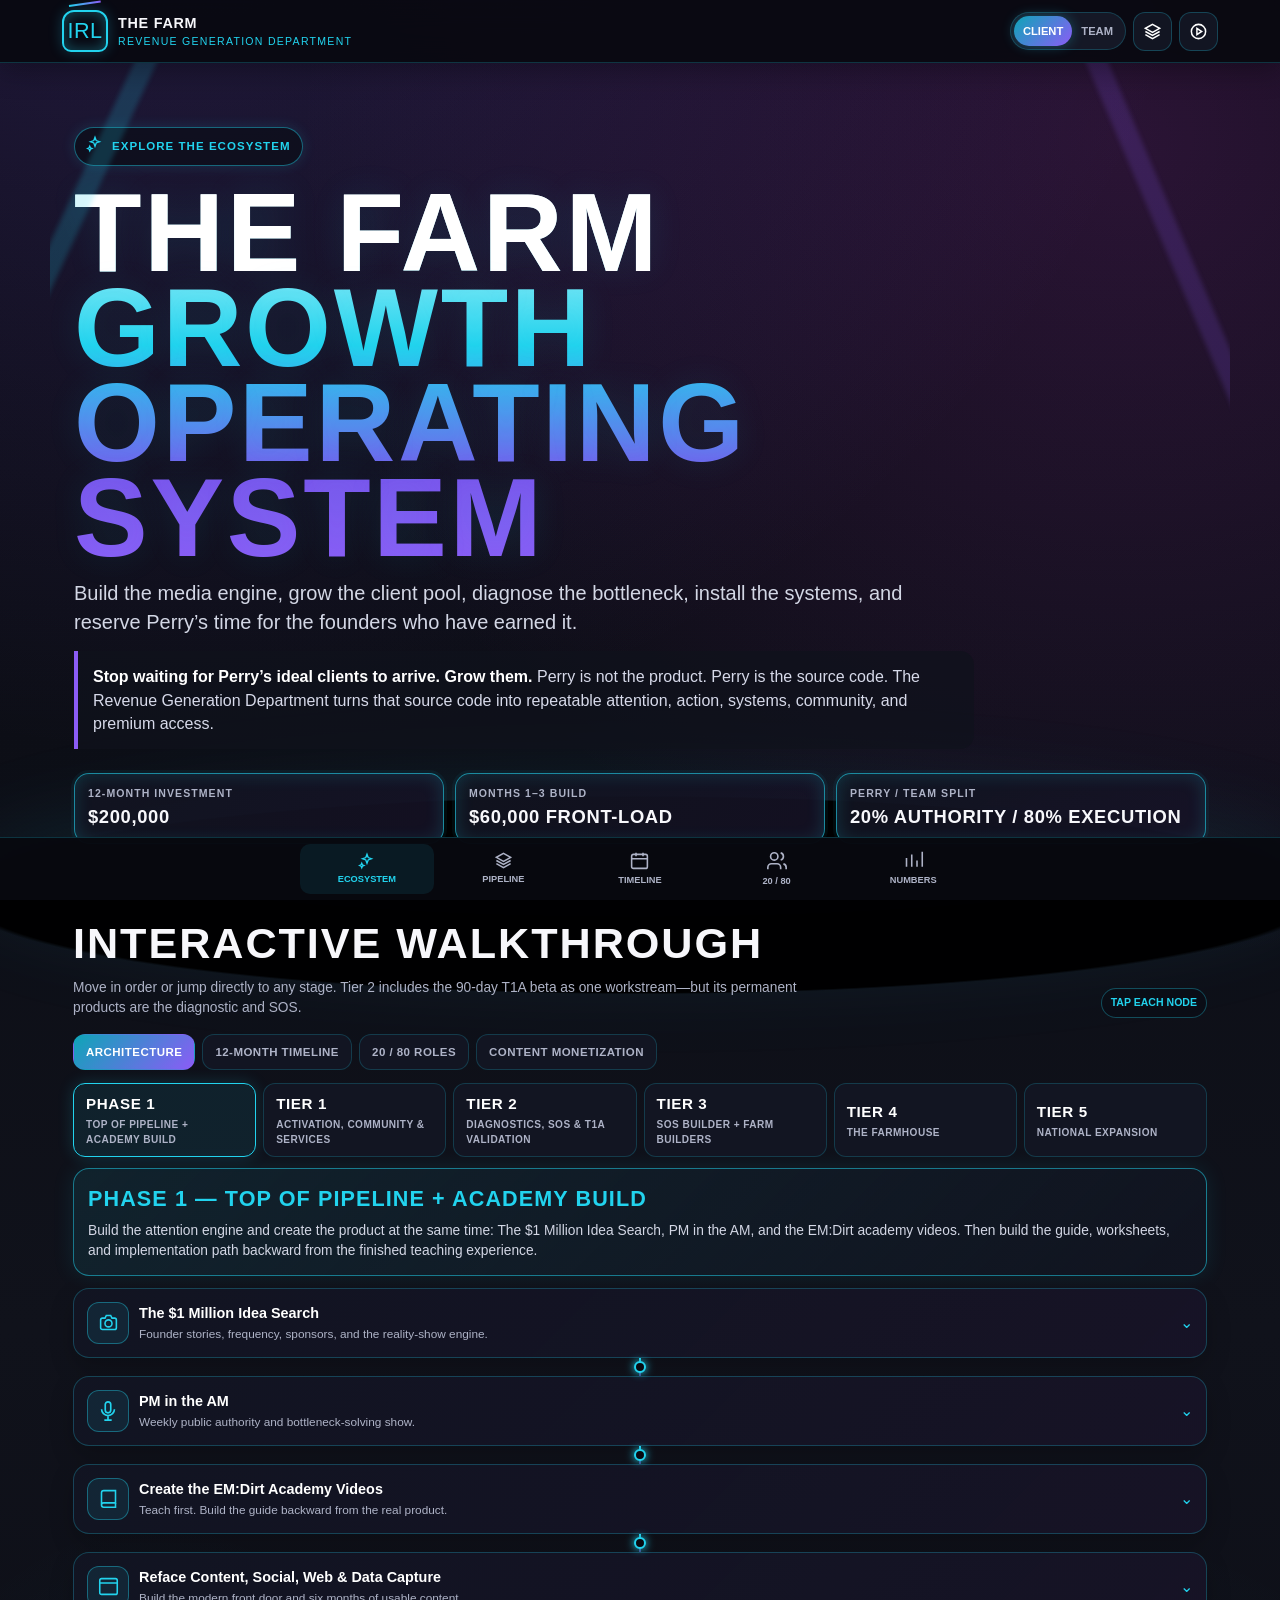
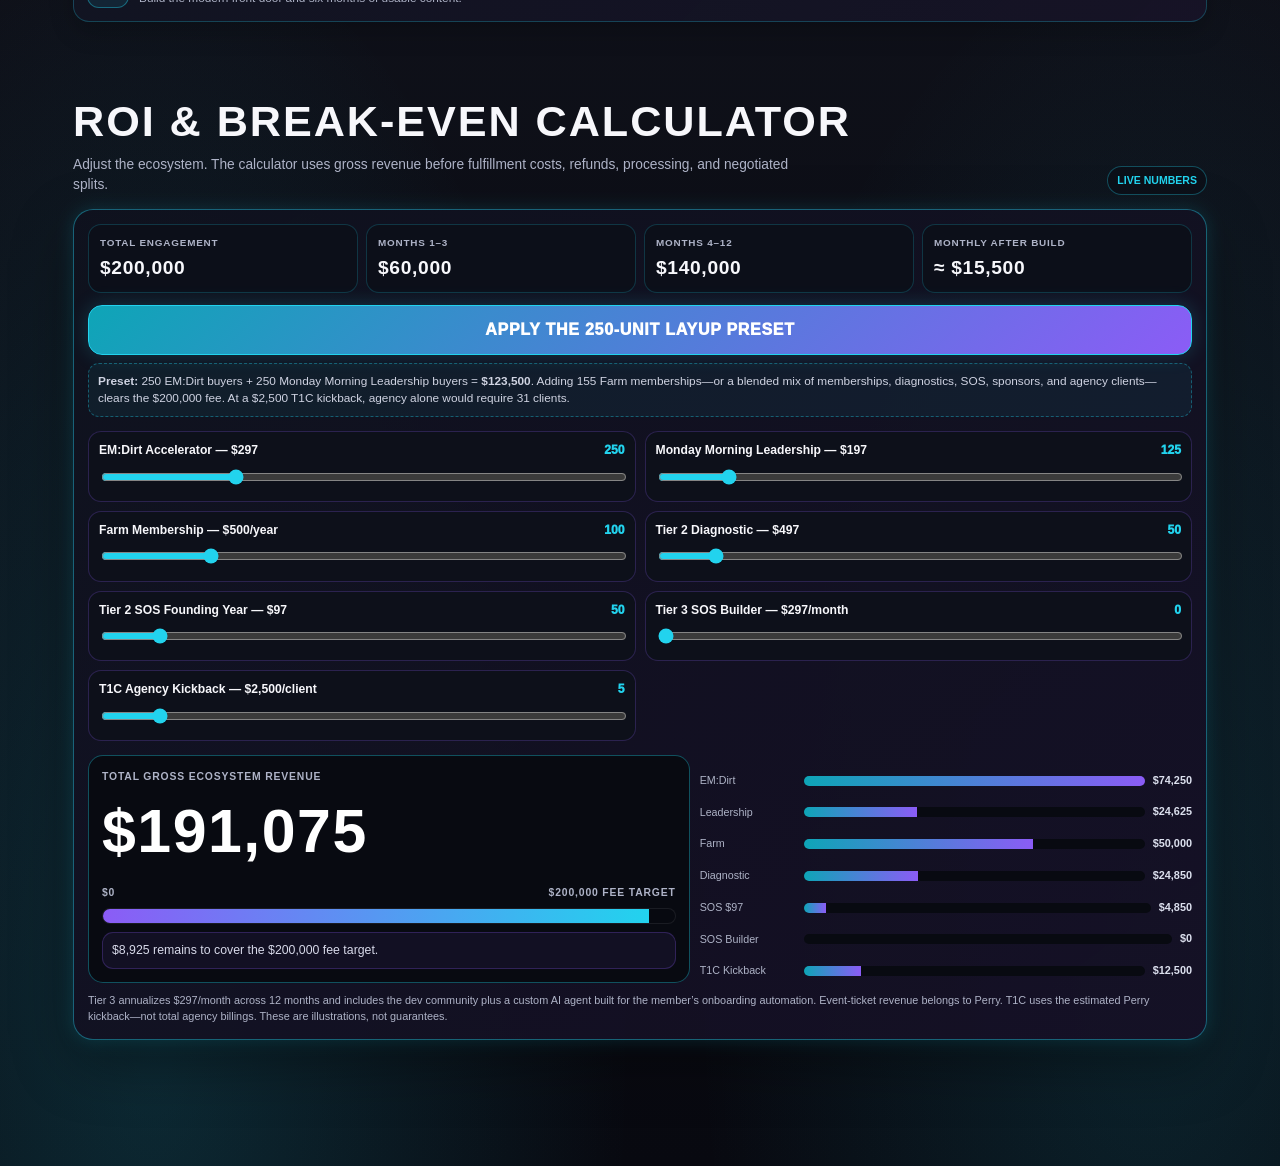
==== commit a770eb35: "Rebuild The Farm app in IRL neon style with corrected tiers and calculator" ====
--- a/index.html
+++ b/index.html
@@ -1,72 +1,7 @@
 <!doctype html>
-<html lang="en">
-<head>
-<meta charset="utf-8">
-<meta name="viewport" content="width=device-width,initial-scale=1,viewport-fit=cover">
-<meta name="theme-color" content="#111827">
-<title>Perry Growth Ecosystem</title>
-<style>
-:root{--bg:#f4f6f8;--card:#fff;--ink:#111827;--muted:#667085;--line:#d9dfe8;--dark:#111827;--accent:#5865f2;--soft:#eef0ff;--p1:#137064;--p1b:#e4f4f0;--p2:#a35e00;--p2b:#fff1d9;--p3:#315aa8;--p3b:#e9efff;--p4:#7344a7;--p4b:#f2eafb;--p5:#8a4c18;--p5b:#f8eadf;--shadow:0 12px 32px rgba(17,24,39,.09)}
-*{box-sizing:border-box}html{scroll-behavior:smooth}body{margin:0;background:var(--bg);color:var(--ink);font-family:Inter,ui-sans-serif,system-ui,-apple-system,"Segoe UI",sans-serif;line-height:1.45}button,input{font:inherit}button{cursor:pointer}button:focus-visible,input:focus-visible{outline:3px solid #aeb4ff;outline-offset:2px}.app{max-width:1080px;margin:auto;padding-bottom:96px}.top{position:sticky;top:0;z-index:50;background:rgba(244,246,248,.94);backdrop-filter:blur(14px);border-bottom:1px solid var(--line)}.topin{max-width:1080px;margin:auto;padding:9px 12px;display:flex;align-items:center;justify-content:space-between;gap:8px}.brand{display:flex;gap:8px;align-items:center;min-width:0}.mark{width:36px;height:36px;border-radius:11px;background:var(--dark);color:#fff;display:grid;place-items:center;font-weight:900}.brand b{display:block;font-size:.82rem;white-space:nowrap}.brand small{display:block;color:var(--muted);font-size:.65rem}.tools{display:flex;gap:6px;align-items:center}.seg{display:flex;padding:3px;border:1px solid var(--line);border-radius:999px;background:#e9edf2}.seg button{border:0;background:none;padding:7px 9px;border-radius:999px;color:var(--muted);font-size:.7rem;font-weight:800}.seg button.on{background:var(--dark);color:#fff}.square{width:38px;height:38px;border:1px solid var(--line);background:#fff;border-radius:12px}.square.on{background:var(--soft);color:#3945bb}.hero{padding:38px 17px 24px}.eyebrow{display:inline-flex;gap:6px;align-items:center;background:var(--soft);color:#3945bb;border-radius:999px;padding:7px 10px;font-size:.72rem;font-weight:900;letter-spacing:.04em;text-transform:uppercase}.hero h1{font-size:clamp(2.1rem,8.8vw,4.8rem);line-height:.98;letter-spacing:-.05em;margin:17px 0 14px;max-width:900px}.hero p{margin:0;max-width:780px;color:var(--muted);font-size:clamp(1rem,2.8vw,1.25rem)}.quote{margin-top:21px;border-left:4px solid var(--accent);background:#fff;padding:13px 14px;border-radius:0 14px 14px 0;box-shadow:var(--shadow);max-width:780px}.quote b{display:block}.quote span{font-size:.84rem;color:var(--muted)}section{padding:22px 13px;scroll-margin-top:76px}.head{display:flex;justify-content:space-between;align-items:flex-end;gap:10px;margin-bottom:13px}.head h2{margin:0;font-size:clamp(1.4rem,4vw,2.2rem);letter-spacing:-.03em}.head p{margin:3px 0 0;color:var(--muted);font-size:.87rem;max-width:690px}.pill{border:1px solid var(--line);background:#fff;border-radius:999px;padding:6px 9px;font-size:.68rem;font-weight:800;white-space:nowrap}.viewtabs{display:flex;gap:6px;overflow:auto;padding:2px 0 10px;scrollbar-width:none}.viewtabs::-webkit-scrollbar,.phase-strip::-webkit-scrollbar{display:none}.viewtabs button{border:1px solid var(--line);background:#fff;color:var(--muted);padding:9px 12px;border-radius:12px;font-size:.75rem;font-weight:850;white-space:nowrap}.viewtabs button.on{background:var(--dark);border-color:var(--dark);color:#fff}.panel{display:none}.panel.on{display:block}.phase-strip{display:grid;grid-auto-flow:column;grid-auto-columns:minmax(150px,1fr);gap:8px;overflow-x:auto;padding:2px 1px 10px;scrollbar-width:none}.phase-select{--c:var(--p1);--cb:var(--p1b);border:1px solid var(--line);background:#fff;color:inherit;border-radius:16px;padding:11px;text-align:left;min-height:92px}.phase-select.on{border-color:var(--c);background:var(--cb);box-shadow:0 0 0 2px color-mix(in srgb,var(--c) 16%,transparent)}.phase-top{display:flex;align-items:center;gap:8px}.phase-icon{width:36px;height:36px;border-radius:11px;background:var(--cb);color:var(--c);display:grid;place-items:center;font-size:1.08rem}.phase-select.on .phase-icon{background:#fff}.phase-select b{font-size:.84rem}.phase-select span{display:block;color:var(--muted);font-size:.7rem;margin-top:7px}.phase-summary{--c:var(--p1);--cb:var(--p1b);background:var(--cb);border:1px solid color-mix(in srgb,var(--c) 27%,var(--line));border-radius:16px;padding:13px;margin-bottom:12px}.phase-summary b{display:block;color:var(--c)}.phase-summary p{margin:4px 0 0;font-size:.83rem}.parallel{display:none;margin-top:10px;background:#fff;border:1px dashed var(--c);border-radius:13px;padding:10px}.parallel.show{display:grid;gap:6px}.lane{display:flex;gap:7px;align-items:flex-start;font-size:.78rem}.dot{width:9px;height:9px;border-radius:50%;background:var(--c);margin-top:4px;flex:0 0 auto}.tree{--c:var(--p1);--cb:var(--p1b);display:grid;gap:0}.connector{width:2px;height:17px;background:var(--line);margin:auto}.node{border:1px solid var(--line);border-radius:15px;background:#fff;overflow:hidden;box-shadow:0 6px 18px rgba(17,24,39,.035)}.node.open{border-color:var(--c);box-shadow:0 10px 24px color-mix(in srgb,var(--c) 10%,transparent)}.nodebtn{width:100%;border:0;background:none;padding:12px;display:grid;grid-template-columns:auto 1fr auto;gap:10px;align-items:center;text-align:left;color:inherit}.nodeicon{width:39px;height:39px;border-radius:12px;background:var(--cb);display:grid;place-items:center;font-size:1.1rem}.nodetitle b{display:block;font-size:.89rem}.nodetitle span{display:block;color:var(--muted);font-size:.75rem;margin-top:2px}.chev{color:var(--muted);transition:.2s}.node.open .chev{transform:rotate(180deg);color:var(--c)}.nodebody{display:none;border-top:1px solid var(--line);padding:12px}.node.open .nodebody{display:block}.nodebody>p{margin:0;font-size:.86rem}.advanced{display:none;margin-top:10px}body.adv .advanced{display:block}.advanced ul{padding-left:18px;margin:7px 0;color:var(--muted);font-size:.8rem}.advanced li+li{margin-top:4px}.meta{display:grid;gap:6px;margin-top:9px}.meta-card{background:#eef1f5;border:1px solid var(--line);border-radius:10px;padding:8px}.meta-card small{display:block;color:var(--muted);font-size:.62rem;font-weight:900;text-transform:uppercase;letter-spacing:.04em}.meta-card div{font-size:.77rem;margin-top:2px}.teamonly{display:none}body.team .teamonly{display:block}.feeds{margin-top:9px;padding:8px 9px;border-radius:10px;background:var(--cb);color:var(--c);font-size:.74rem;font-weight:900}.beta-flow{display:grid;grid-template-columns:repeat(5,1fr);gap:4px;margin:10px 0}.beta-flow div{text-align:center;padding:7px 3px;background:#eef1f5;border-radius:9px;color:var(--muted);font-size:.58rem;font-weight:900}.beta-flow div:first-child{background:var(--p1b);color:var(--p1)}.checks{display:grid;gap:6px}.check{display:flex;gap:8px;align-items:flex-start;border:1px solid var(--line);border-radius:10px;padding:8px}.check input{width:17px;height:17px;margin-top:2px}.check label{font-size:.78rem}.timeline{display:grid;gap:10px}.timecard{--c:var(--p1);border:1px solid var(--line);background:#fff;border-radius:16px;padding:13px 13px 13px 17px;position:relative}.timecard:before{content:"";position:absolute;left:0;top:0;bottom:0;width:5px;background:var(--c);border-radius:16px 0 0 16px}.timetop{display:flex;justify-content:space-between;gap:10px}.timetop b{font-size:.9rem}.timetop span{font-size:.7rem;color:var(--muted)}.timecard p{margin:7px 0 0;color:var(--muted);font-size:.8rem}.timecall{margin-top:10px;background:var(--dark);color:#fff;padding:12px;border-radius:14px}.timecall b{display:block}.timecall p{margin:3px 0 0;color:#c4ccda;font-size:.78rem}.grid{display:grid;gap:9px}.vcard,.role{width:100%;text-align:left;color:inherit;border:1px solid var(--line);background:#fff;border-radius:16px;padding:13px}.vcard.open,.role.open{border-color:var(--accent);box-shadow:var(--shadow)}.cardhead{display:flex;gap:9px;align-items:center}.cardicon{width:41px;height:41px;border-radius:12px;background:var(--soft);display:grid;place-items:center;font-size:1.15rem}.vcard h3,.role h3{margin:0;font-size:.88rem}.vcard p,.role p{margin:3px 0 0;color:var(--muted);font-size:.75rem}.inline{display:none;margin-top:10px;padding-top:10px;border-top:1px solid var(--line);font-size:.77rem}.open .inline{display:block}.econ{display:grid;gap:5px}.erow{display:flex;justify-content:space-between;gap:10px;border-bottom:1px dashed var(--line);padding:6px 0}.erow:last-child{border:0}.erow span{color:var(--muted)}.erow b{text-align:right}.org{margin-bottom:10px;padding:11px;background:#eef1f5;border-radius:13px;color:var(--muted);font-size:.8rem}.freedom{margin-top:12px;background:var(--dark);color:#fff;border-radius:18px;padding:16px}.freedom h3{margin:0;font-size:1.15rem}.freedom p{color:#c4ccda;font-size:.8rem}.freedom-tabs{display:flex;gap:5px}.freedom-tabs button{border:1px solid #3a4355;background:transparent;color:#c4ccda;padding:7px 10px;border-radius:999px;font-size:.72rem;font-weight:900}.freedom-tabs button.on{background:#fff;color:var(--dark)}.freedom-list{margin-top:9px}.freedom-row{display:flex;justify-content:space-between;gap:10px;border-bottom:1px solid #30394b;padding:8px 0;font-size:.77rem}.freedom-row span{color:#c4ccda}.numbers{border:1px solid var(--line);background:#fff;border-radius:20px;padding:14px}.metrics{display:grid;grid-template-columns:repeat(2,1fr);gap:7px}.metric{background:#eef1f5;border-radius:13px;padding:10px}.metric span{display:block;color:var(--muted);font-size:.61rem;font-weight:900;text-transform:uppercase;letter-spacing:.04em}.metric b{display:block;margin-top:2px;font-size:1.08rem}.note{margin-top:10px;border:1px solid #ead396;background:#fff7dd;color:#665016;border-radius:12px;padding:10px;font-size:.76rem}.calc{display:grid;gap:10px;margin-top:13px}.ctrl{border:1px solid var(--line);border-radius:13px;padding:10px}.ct{display:flex;justify-content:space-between;gap:8px;margin-bottom:6px;font-size:.76rem;font-weight:900}.ct output{color:var(--accent)}input[type=range]{width:100%;accent-color:var(--accent)}.results{margin-top:12px}.rr{display:flex;justify-content:space-between;gap:12px;border-bottom:1px solid var(--line);padding:7px 0;font-size:.78rem}.rr span{color:var(--muted)}.rr.total{font-size:.94rem;font-weight:900}.rr.total span{color:var(--ink)}.bar{height:11px;background:#eef1f5;border-radius:999px;overflow:hidden;margin-top:10px}.bar div{height:100%;width:0;background:linear-gradient(90deg,var(--accent),#8d55e8);transition:.2s}.fine{font-size:.69rem;color:var(--muted);margin-top:7px}.bottom{position:fixed;z-index:60;left:0;right:0;bottom:0;background:rgba(255,255,255,.95);backdrop-filter:blur(14px);border-top:1px solid var(--line);padding:6px 6px calc(6px + env(safe-area-inset-bottom,0px))}.bottomin{max-width:650px;margin:auto;display:grid;grid-template-columns:repeat(5,1fr);gap:2px}.bottom button{border:0;background:none;color:var(--muted);padding:5px 2px;border-radius:10px}.bottom button.on{background:var(--soft);color:#3945bb}.bottom i{display:block;font-style:normal;font-size:1rem}.bottom span{display:block;font-size:.57rem;font-weight:900}.present{display:none;position:fixed;z-index:80;left:50%;transform:translateX(-50%);bottom:79px;background:var(--dark);color:#fff;padding:7px;border-radius:14px;box-shadow:0 18px 50px rgba(0,0,0,.3);gap:5px;align-items:center}body.presenting .present{display:flex}.present button{border:1px solid #394254;background:#202838;color:#fff;padding:8px;border-radius:9px;font-size:.7rem;font-weight:900}.present span{font-size:.65rem;color:#c4ccda;min-width:58px;text-align:center}@media(min-width:680px){.hero{padding:58px 23px 31px}section{padding:28px 22px}.timeline{grid-template-columns:repeat(2,1fr)}.grid{grid-template-columns:repeat(3,1fr)}.calc{grid-template-columns:repeat(2,1fr)}.metrics{grid-template-columns:repeat(4,1fr)}.meta{grid-template-columns:repeat(3,1fr)}}@media(min-width:940px){.phase-strip{grid-auto-flow:unset;grid-template-columns:repeat(5,1fr);overflow:visible}}
-</style>
-</head>
-<body class="client">
-<header class="top"><div class="topin"><div class="brand"><div class="mark">⌘</div><div><b>Perry Growth Ecosystem</b><small>Founder-freedom revenue system</small></div></div><div class="tools"><div class="seg"><button id="client" class="on">Client</button><button id="team">Team</button></div><button id="adv" class="square" title="Simple / Advanced">☷</button><button id="play" class="square" title="Presentation mode">▶</button></div></div></header>
-<main class="app">
-<div class="hero" id="ecosystem"><span class="eyebrow">✨ Explore the ecosystem</span><h1>Stop waiting for Perry’s ideal clients to arrive. Grow them.</h1><p>A one-year build that turns Perry’s existing ideas into a modern content engine, customer pipeline, community, software path, service opportunity, and future pool of high-level clients.</p><div class="quote"><b>Perry is not the product. Perry is the source code.</b><span>The system protects his time while extending the usefulness and reach of what he already knows.</span></div></div>
-<section>
-<div class="head"><div><h2>Explore the ecosystem</h2><p>Choose a view. In Pipeline, select one phase and follow its idea tree from top to bottom.</p></div><span class="pill">Tap to explore</span></div>
-<div class="viewtabs"><button class="on" data-view="pipeline">Pipeline</button><button data-view="timeline">Timeline</button><button data-view="verticals">Revenue verticals</button><button data-view="teamview">Team</button></div>
-<div class="panel on" id="pipeline"><div class="phase-strip" id="phaseStrip"></div><div class="phase-summary" id="phaseSummary"></div><div class="tree" id="tree"></div></div>
-<div class="panel" id="timeline"><div class="timeline" id="timelineGrid"></div><div class="timecall"><b>The sequence is the point.</b><p>Phase 1 builds the sellable front door. During Phase 2, those finished Phase 1 assets are actively selling while the next layer is being built.</p></div></div>
-<div class="panel" id="verticals"><div class="grid" id="verticalGrid"></div></div>
-<div class="panel" id="teamview"><div class="org"><b>Contracting structure:</b> Perry contracts Chicago AMP LLC. IRL operates as a consulting and experiential capability under Chicago AMP. Jason is named key personnel. Rachell and Emily remain Perry-side collaborators.</div><div class="grid" id="teamGrid"></div><div class="freedom"><h3>Perry’s year-one effort builds a lighter year two.</h3><p>This is retirement-building infrastructure: concentrated work now so Perry can remain influential without remaining the daily operational bottleneck.</p><div class="freedom-tabs"><button class="on" data-f="year1">Year One</button><button data-f="after">After Year One</button></div><div class="freedom-list" id="freedomList"></div></div></div>
-</section>
-<section id="numbers"><div class="head"><div><h2>Investment & illustrated upside</h2><p>The numbers come last because the price only makes sense after the system is visible.</p></div><span class="pill">$200K year one</span></div><div class="numbers"><div class="metrics"><div class="metric"><span>Year-one engagement</span><b>$200,000</b></div><div class="metric"><span>First 90-day allocation</span><b>≈ $65,000</b></div><div class="metric"><span>EM:Dirt baseline</span><b>$297</b></div><div class="metric"><span>Build recovery</span><b>219 sales</b></div></div><div class="note"><b>Front-loaded, not added on:</b> the approximate $65,000 Phase 1 value is an internal allocation inside the $200,000 annual engagement—not a second setup fee.</div><div class="calc"><div class="ctrl"><div class="ct"><label>EM:Dirt sales</label><output id="eo"></output></div><input id="e" type="range" min="0" max="1000" step="10" value="250"></div><div class="ctrl"><div class="ct"><label>Leadership conversion</label><output id="mo"></output></div><input id="m" type="range" min="0" max="100" step="5" value="30"></div><div class="ctrl"><div class="ct"><label>T1B conversion</label><output id="bo"></output></div><input id="b" type="range" min="0" max="100" step="5" value="30"></div><div class="ctrl"><div class="ct"><label>T1B cost load</label><output id="co"></output></div><input id="c" type="range" min="0" max="100" step="5" value="40"></div><div class="ctrl"><div class="ct"><label>T2 conversion</label><output id="to"></output></div><input id="t" type="range" min="0" max="100" step="5" value="30"></div><div class="ctrl"><div class="ct"><label>T1C service revenue</label><output id="so"></output></div><input id="s" type="range" min="0" max="500000" step="5000" value="60000"></div><div class="ctrl"><div class="ct"><label>SOS paid subscribers</label><output id="uo"></output></div><input id="u" type="range" min="0" max="500" step="5" value="40"></div><div class="ctrl"><div class="ct"><label>SOS monthly price</label><output id="po"></output></div><input id="p" type="range" min="49" max="499" step="10" value="79"></div></div><div class="results" id="results"></div><div class="bar"><div id="bar"></div></div><div class="fine" id="recovery"></div><div class="note"><b>The 219-sale illustration counts only EM:Dirt.</b> It excludes Monday Morning Leadership, T1B, T2, SOS, T1C, event tickets, sponsorships, and every other revenue line. Event ticket revenue belongs to Perry. T1B is gross before its adjustable cost load. T2 is high-margin but still carries mentor and administration costs.</div><div class="fine">Illustrations, not guarantees. Actual conversion, fulfillment costs, refunds, processing fees, timing, and revenue-share terms will affect results.</div></div></section>
-</main>
-<nav class="bottom"><div class="bottomin"><button class="on" data-go="ecosystem"><i>⌘</i><span>Ecosystem</span></button><button data-open="timeline"><i>🗺️</i><span>Timeline</span></button><button data-open="verticals"><i>▦</i><span>Verticals</span></button><button data-open="teamview"><i>👥</i><span>Team</span></button><button data-go="numbers"><i>🧮</i><span>Numbers</span></button></div></nav>
-<div class="present"><button id="prev">← Prev</button><span id="step">1 of 5</span><button id="next">Next →</button><button id="reset">Reset</button></div>
-<script>
-const phases=[
-{id:'p1',title:'Phase 1',sub:'Attention + Activation',icon:'🎙️ 📹 🌐',c:'var(--p1)',bg:'var(--p1b)',summary:'Build the public front door, complete the first sellable product, run the trusted-client beta, and bank six months of launch content.',nodes:[
-['Brand, Content & Web Reface','Modernize the front door and capture every signal.','🌐','Refocus the website, social channels, podcast, calls to action, data capture, retargeting, and analytics around the new customer journey.',['Reframe the homepage, offers, profiles, podcast, and content categories.','Install forms, email/text opt-ins, segmentation, retargeting, attribution, and applications.','Bank six months of foundational content and install Perry’s simple home-recording rig.'],'Andrew leads content/digital; Jason owns revenue logic; Rachell handles Perry-side approvals; Rebecca tracks execution.','Every major asset has a next step and six months of content are usable.','EM:Dirt, Million Dollar Idea, PM in the AM, and every later phase.'],
-['Entrepreneur Manure — EM:Dirt','The $297, 90-day front-door accelerator.','📘','A memorable routine check of the fundamentals: what are you not doing to fertilize your business and help it actually grow?',['Perry’s timeless fundamentals plus current Field Notes.','Weekly implementation prompts, cohort checkpoints, and Pocket AI.','Replace accidental wins with engineered wins.'],'Jason leads training; Andrew builds digital delivery and AI support.','Meaningful participation plus one documented implemented change.','Monday Leadership, T1B, T1C, T2, and the finalist pipeline.'],
-['EM:Dirt Beta / First Edition','Trusted clients use it as a real 90-day intensive.','🧪','Internal and existing clients do the routine check, implement the material, and tell us whether it feels Perry enough before the stronger Second Edition.',['Does this feel Perry enough?','Would this have helped earlier?','What is missing or incomplete?','What feels like too much?','What did you actually implement?','What changed at 30, 60, and 90 days?'],'Jason facilitates; Andrew tracks delivery friction; Rachell helps select trusted Perry clients.','Completion behavior, quotes, case studies, friction, and documented wins.','Revision, Second Edition, testimonials, and public scale.','beta'],
-['Million Dollar Idea Search','Public story engine and lead-generation door.','🔎','Find real founders, document the bottleneck, support selected businesses, then return to show whether they used the help and what changed.',['Part 1: founder, company, dream, and bottleneck.','Part 2: what was used, what work was done, and what changed.','Non-winners enter EM:Dirt; strong implementers enter the finalist pool.'],'Jason leads qualification; Andrew leads production and distribution.','Qualified applicants, follow-ups, conversions, and implementation stories.','EM:Dirt, T1C, media, case studies, and finalists.'],
-['PM in the AM + Media Engine','Perry anchors authority; the system supplies frequency.','🎥','A public Monday show, short-form engine, weekly text rhythm, and six months of banked content without making Perry a full-time host.',['Perry records high-leverage anchor segments.','A younger spokesperson translates and extends the ideas.','Weekly text: one signal, one lesson, one behavior.'],'Andrew directs Perry and runs production; Jason connects content to offers.','Six months banked, consistent cadence, and a next action on every release.','EM:Dirt, Monday Leadership, community, events, and MDI.'],
-['Monday Morning Leadership','Optional $197 guided implementation layer.','💬','A weekly book-club and implementation rhythm that turns public content into accountability and leadership practice.',['Book, audio, or digital access.','Guided weekly implementation calls.','Shared language, peer discussion, and replay library.'],'Jason leads early facilitation and documents the future trainer role.','Attendance, completion, referrals, and T1B/T2 readiness.','Community membership, T2, and leadership development.']]},
-{id:'p2',title:'Phase 2',sub:'Community + Services',icon:'👥 🗓️',c:'var(--p2)',bg:'var(--p2b)',summary:'Launch and sell the finished Phase 1 products and content while building community, events, and done-for-you implementation services.',parallel:true,nodes:[
-['T1B Community Membership','Approximately $500 per year.','👥','A useful business community built around relationships, tools, referrals, events, preferred pricing, and leadership—not constant access to Perry.',['Membership funds community infrastructure.','Committee service creates a facilitator and regional-leadership path.','Revenue is gross before platform, staffing, and event costs.'],'Emily coordinates Perry-side events; Jason shapes activation; Rebecca tracks operations.','Retention, participation, introductions, attendance, and progression.','T2, T3, T1C, events, and long-term retention.'],
-['Events & Community Activation','Relationships, content, and opportunity.','🗓️','Public discovery events, member experiences, workshops, outings, and an annual flagship designed to strengthen the ecosystem.',['Event ticket revenue belongs to Perry.','Membership, sponsorship, and ticket economics are tracked separately.','Use partner venues and attractions instead of overbuilding every event.'],'Emily is Perry’s Event Coordinator; Chicago AMP supports programming, production, and content.','Contribution margin, content captured, relationships, and conversions.','Membership, T1C, media, sponsors, and flagship.'],
-['T1C — Hire the Growth Department','Done-for-you execution through Chicago AMP.','🛠️','Members can hire the team for content, podcasts, design, web, funnels, CRM, automation, AI agents, marketing, and events.',['Chicago AMP / IRL fulfills; 79 Ratio supports approved scopes.','Perry receives the negotiated ecosystem share.','Chicago AMP retains the economics required to sell, manage, and fulfill.'],'Jason and Andrew lead the integrated Chicago AMP / IRL team.','Qualified opportunities, contribution margin, outcomes, and case studies.','Implementation wins, recurring clients, T2/SOS use, and proof.']]},
-{id:'p3',title:'Phase 3',sub:'Diagnose + Install',icon:'📈 🧠',c:'var(--p3)',bg:'var(--p3b)',summary:'Use T2 to identify who is serious, diagnose the primary bottleneck, and install SOS as the operating system for the next stage.',nodes:[
-['T2 — Analysis + Mentor Call','$497 founding price / $997 perceived value.','📈','A business analysis, mentor interpretation call, nervous-system review, and prioritized 90-day roadmap.',['Focus on the primary bottleneck, not twenty random recommendations.','High-margin Perry revenue, with real mentor/admin/support costs.','Qualification based on implementation and coachability.'],'Jason leads interpretation and training; Perry’s frameworks shape the diagnostic.','Assessment completion, one implemented workflow, and clear routing.','T1C, SOS, T3 eligibility, and future Perry-level clients.'],
-['SOS — Free, Pro & Enterprise','Andrew’s SaaS product introduced through T2 and T3.','🖥️','A configured CRM and operating system that starts useful for free, grows into paid automation, and supports larger teams through Enterprise.',['Free core tier.','Pro/Beta around $79 founding and $99 standard monthly.','Enterprise from $499 monthly; advanced implementation is separate.'],'Andrew owns SOS product direction, onboarding, and implementation.','Activation, workflow use, paid upgrades, retention, and operating wins.','Recurring software revenue, T3, Enterprise, and higher-value clients.']]},
-{id:'p4',title:'Phase 4',sub:'Leadership + Premium',icon:'🧭 👑',c:'var(--p4)',bg:'var(--p4b)',summary:'Promote proven implementers into ecosystem builders and reserve Perry’s direct time for premium, high-leverage work.',nodes:[
-['T3 — Farm Builders','Members stop only using the ecosystem and begin building it.','🧭','Implementation leaders become facilitators, contributors, small-group starters, and regional builders.',['Eligibility: T2, active SOS use, documented improvement, contribution, and helping others.','Choose the leader first, then the city.','Early classes transfer authority from Perry to trained facilitators.'],'Jason develops training and standards; Andrew supports digital infrastructure.','Qualified facilitators, successful groups, repeatable SOPs, and hub readiness.','Regional expansion, retention, and T4 candidates.'],
-['T4 — Premium Perry','Retreats, roundtables, strategy, and legacy.','👑','Perry’s direct time is concentrated with proven founders, advanced questions, and the work he actually wants to do.',['Private retreats and roundtables.','Spiritual, intellectual, strategic, leadership, and legacy work.','Selected owners nearing or above Perry’s preferred level.'],'Perry leads the premium experience; the department protects logistics and prepares participants.','High-value outcomes, retention, referrals, and Perry’s time satisfaction.','Legacy, investment possibilities, and highest-value relationships.']]},
-{id:'p5',title:'Year-End',sub:'Harvest + Build',icon:'🏆 ✨',c:'var(--p5)',bg:'var(--p5b)',summary:'Celebrate the people who implemented, select proven finalists, and turn the year’s pipeline into a public proof story.',nodes:[
-['Annual Flagship Event','Conference, festival, awards, and founder showcase.','🏆','Bring the ecosystem together for recognition, relationships, content, launches, and Million Dollar Idea finalist stories.',['Event ticket revenue belongs to Perry.','Showcase businesses that implemented and contributed.','Create next-year momentum, sponsor value, and a major content bank.'],'Emily coordinates Perry-side events; Chicago AMP supports production and programming.','Contribution margin, attendance, content, sponsor outcomes, and applications.','Renewals, media, next-year cohorts, and the Business Build.'],
-['Million Dollar Business Build','Season One is the Search. Season Two is the Build.','✨','Select a proven finalist based on implementation and coachability, then put up to $1M in combined resources behind the build.',['The mix may include capital, services, software, media, marketing, mentorship, operations, and connections.','Do not imply the full amount is cash.','Where legally structured, partners may participate in upside.'],'Perry provides authority and final selection; the ecosystem assembles and documents the build.','A credible transformation with public proof and long-term upside.','The flagship proof that Perry’s principles can systematically grow ideal clients.']]}
-];
-const timeline=[['Months 1–3','Build Phase 1','Reface the public presence, build EM:Dirt, run the trusted-client beta, install capture and the home studio, and bank six months of content.','var(--p1)'],['Months 4–6','Sell Phase 1 + Build Phase 2','Launch EM:Dirt, PM in the AM, Million Dollar Idea, and Monday Leadership while building T1B, events, and T1C.','var(--p2)'],['Months 7–9','Launch Phase 3','Use T2 to diagnose serious participants, roll out SOS Free and Pro/Beta, and document implementation case studies.','var(--p3)'],['Months 10–12','Launch Phase 4 + Year-End','Start the T3 founding class, identify regional leaders, introduce T4, run the flagship, and select finalists.','var(--p4)']];
-const verticals=[['Education','📘','EM:Dirt + Monday Leadership','Business owners','Perry','Training, support, platform','Install fundamentals and behavior data.','T1B, T2, T1C'],['Media','🎙️','PM in the AM + Million Dollar Idea','Attention first; sponsors later','Perry ecosystem','Production and distribution','Create demand, stories, and applications.','EM:Dirt, events, finalists'],['Community','👥','T1B + events','Members and attendees','Perry','Real community and event costs','Retention, relationships, referrals, leadership.','T2, T3, T1C'],['Services','🛠️','T1C / Chicago AMP','Businesses needing execution','Chicago AMP + negotiated share','Fulfillment labor and vendors','Turn advice into implementation and proof.','Case studies, recurring clients'],['Diagnosis','📈','T2','Qualified members','Perry','Mentor/admin/support','Identify constraint, seriousness, and next move.','SOS, T1C, T3'],['Software','🖥️','SOS','Pro and Enterprise users','SOS / agreed economics','Product, support, implementation','Operating habits and recurring revenue.','T3, Enterprise'],['Leadership','🧭','T3','Advanced participants','Ecosystem','Training and facilitator support','Multiply leadership and regional reach.','New hubs, T4'],['Premium Perry','👑','T4','Proven high-level founders','Perry','Premium delivery and logistics','Protect Perry’s time for desired work.','Legacy, referrals, investment'],['Flagship','🏆','Event + Business Build','Attendees, sponsors, partners','Perry for event tickets','Major event and resource package','Public proof and next-year momentum.','Season Two and wider demand']];
-const roles=[['Perry','Founder / Source Code','✨','Sets philosophy, standards, anchor content, premium experience, and final decisions.','His time is concentrated where authority and insight matter most—not on production management.'],['Jason','Lead Revenue Agent & Training Director','📈','Owns pipeline logic, offers, training, sales strategy, partnerships, and member progression.','Named key personnel on the Chicago AMP agreement and the initial head trainer.'],['Andrew','Director of Content & Digital','🎥','Leads production, funnels, automation, SOS, and directs Perry’s recording.','Owns the content engine and digital operating layer, including the home-studio workflow.'],['Rebecca','Administrative Director','🗓️','Keeps timelines, SOPs, reporting, vendors, meetings, and accountability aligned.','The guardrail preventing a strong strategy from becoming forty-seven unfinished projects.'],['Rachell','Executive Assistant & Management Liaison','💬','Coordinates Perry-side priorities, approvals, continuity, and management communication.','Protects Perry’s focus and aligns the department with his current organization.'],['Emily','Perry’s Event Coordinator','👥','Leads Perry-side event coordination and works closely with Chicago AMP and Rachell.','Supports venues, logistics, live experiences, partnerships, and community activation.'],['Chicago AMP LLC','Primary Contracting Entity','⌘','The parent and operating entity for the retained Revenue Generation Department.','IRL functions as a consulting and experiential capability under Chicago AMP.'],['79 Ratio','Approved Partner','🛠️','Supports approved implementation work where its capabilities fit.','Used intentionally by scope, not presented as a competing department.'],['SOS','Andrew’s SaaS Product','🖥️','The operating-system product introduced through T2 and T3.','SOS is not an outside partner; it is part of the digital and recurring-revenue layer.']];
-const freedom={year1:[['Content creation','Concentrated recording blocks'],['Approvals','Regular during build'],['Events','Selected anchor appearances'],['Strategy','High involvement at key decisions'],['Outcome','Six months banked + full system installed']],after:[['Weekly involvement','A couple hours in selected months'],['Content creation','Several concentrated days per year'],['Events','A few high-leverage appearances'],['Premium work','Retreats and private rooms'],['Outcome','Influence without daily operational burden']]};
-let activePhase=0;
-function renderPhaseStrip(){phaseStrip.innerHTML=phases.map((p,i)=>`<button class="phase-select ${i===activePhase?'on':''}" data-phase="${i}" style="--c:${p.c};--cb:${p.bg}"><div class="phase-top"><div class="phase-icon">${p.icon}</div><b>${p.title}</b></div><span>${p.sub}</span></button>`).join('');document.querySelectorAll('[data-phase]').forEach(b=>b.onclick=()=>{activePhase=+b.dataset.phase;renderPhaseStrip();renderTree()})}
-function nodeHtml(n,i){let beta=n[8]==='beta';return `${i?'<div class="connector"></div>':''}<article class="node"><button class="nodebtn"><span class="nodeicon">${n[2]}</span><span class="nodetitle"><b>${n[0]}</b><span>${n[1]}</span></span><span class="chev">⌄</span></button><div class="nodebody"><p>${n[3]}</p>${beta?`<div class="beta-flow">${['Beta Intensive','Feedback','Revision','Second Edition','Public Scale'].map(x=>`<div>${x}</div>`).join('')}</div><div class="checks">${n[4].map((x,j)=>`<div class="check"><input id="q${i}-${j}" type="checkbox"><label for="q${i}-${j}">${x}</label></div>`).join('')}</div>`:''}<div class="advanced">${beta?'':`<ul>${n[4].map(x=>`<li>${x}</li>`).join('')}</ul>`}<div class="meta"><div class="meta-card teamonly"><small>Owner & handoff</small><div>${n[5]}</div></div><div class="meta-card"><small>Success signal</small><div>${n[6]}</div></div><div class="meta-card"><small>Feeds next</small><div>${n[7]}</div></div></div></div><div class="feeds">Feeds next → ${n[7]}</div></div></article>`}
-function renderTree(){let p=phases[activePhase];phaseSummary.style.cssText=`--c:${p.c};--cb:${p.bg}`;phaseSummary.innerHTML=`<b>${p.title} — ${p.sub}</b><p>${p.summary}</p>${p.parallel?`<div class="parallel show"><div class="lane"><span class="dot"></span><div><b>Now selling:</b> EM:Dirt, PM in the AM, Million Dollar Idea, and Monday Morning Leadership from Phase 1.</div></div><div class="lane"><span class="dot" style="opacity:.45"></span><div><b>Now building:</b> T1B community, events, and T1C service pathways.</div></div></div>`:''}`;tree.style.cssText=`--c:${p.c};--cb:${p.bg}`;tree.innerHTML=p.nodes.map(nodeHtml).join('');document.querySelectorAll('.nodebtn').forEach(b=>b.onclick=()=>b.parentElement.classList.toggle('open'))}
-timelineGrid.innerHTML=timeline.map(x=>`<article class="timecard" style="--c:${x[3]}"><div class="timetop"><b>${x[1]}</b><span>${x[0]}</span></div><p>${x[2]}</p></article>`).join('');
-verticalGrid.innerHTML=verticals.map(v=>`<button class="vcard"><div class="cardhead"><span class="cardicon">${v[1]}</span><div><h3>${v[0]}</h3><p>${v[2]}</p></div></div><div class="inline"><div class="econ">${[['Who pays',v[3]],['Who earns',v[4]],['Direct cost',v[5]],['Strategic job',v[6]],['Feeds next',v[7]]].map(x=>`<div class="erow"><span>${x[0]}</span><b>${x[1]}</b></div>`).join('')}</div></div></button>`).join('');
-teamGrid.innerHTML=roles.map(r=>`<button class="role"><div class="cardhead"><span class="cardicon">${r[2]}</span><div><h3>${r[0]}</h3><p>${r[1]}</p></div></div><p>${r[3]}</p><div class="inline">${r[4]}</div></button>`).join('');
-document.querySelectorAll('.vcard,.role').forEach(b=>b.onclick=()=>b.classList.toggle('open'));
-function renderFreedom(k){freedomList.innerHTML=freedom[k].map(x=>`<div class="freedom-row"><span>${x[0]}</span><b>${x[1]}</b></div>`).join('')}renderFreedom('year1');document.querySelectorAll('[data-f]').forEach(b=>b.onclick=()=>{document.querySelectorAll('[data-f]').forEach(x=>x.classList.remove('on'));b.classList.add('on');renderFreedom(b.dataset.f)});
-function openView(id){document.querySelectorAll('.panel').forEach(p=>p.classList.remove('on'));document.getElementById(id).classList.add('on');document.querySelectorAll('[data-view]').forEach(b=>b.classList.toggle('on',b.dataset.view===id));ecosystem.scrollIntoView({behavior:'smooth'})}document.querySelectorAll('[data-view]').forEach(b=>b.onclick=()=>openView(b.dataset.view));document.querySelectorAll('[data-open]').forEach(b=>b.onclick=()=>{openView(b.dataset.open);document.querySelectorAll('.bottom button').forEach(x=>x.classList.remove('on'));b.classList.add('on')});document.querySelectorAll('[data-go]').forEach(b=>b.onclick=()=>{document.getElementById(b.dataset.go).scrollIntoView({behavior:'smooth'});document.querySelectorAll('.bottom button').forEach(x=>x.classList.remove('on'));b.classList.add('on')});
-client.onclick=()=>setTeam(false);team.onclick=()=>setTeam(true);function setTeam(on){document.body.classList.toggle('team',on);team.classList.toggle('on',on);client.classList.toggle('on',!on)}adv.onclick=()=>{document.body.classList.toggle('adv');adv.classList.toggle('on')};
-let tour=0;function showTour(){activePhase=tour;renderPhaseStrip();renderTree();document.body.classList.add('presenting','adv');pipeline.classList.add('on');document.querySelectorAll('.panel').forEach(p=>{if(p.id!=='pipeline')p.classList.remove('on')});document.querySelectorAll('[data-view]').forEach(b=>b.classList.toggle('on',b.dataset.view==='pipeline'));phaseSummary.scrollIntoView({behavior:'smooth',block:'center'});step.textContent=`${tour+1} of ${phases.length}`}play.onclick=()=>{tour=0;showTour()};prev.onclick=()=>{tour=Math.max(0,tour-1);showTour()};next.onclick=()=>{tour=Math.min(phases.length-1,tour+1);showTour()};reset.onclick=()=>{document.body.classList.remove('presenting');activePhase=0;renderPhaseStrip();renderTree();ecosystem.scrollIntoView({behavior:'smooth'})};
-const money=n=>new Intl.NumberFormat('en-US',{style:'currency',currency:'USD',maximumFractionDigits:0}).format(n);function calc(){let E=+e.value,M=+m.value/100,B=+b.value/100,C=+c.value/100,T2=+t.value/100,S=+s.value,U=+u.value,PP=+p.value;eo.textContent=E;mo.textContent=Math.round(M*100)+'%';bo.textContent=Math.round(B*100)+'%';co.textContent=Math.round(C*100)+'%';to.textContent=Math.round(T2*100)+'%';so.textContent=money(S);uo.textContent=U;po.textContent=money(PP)+'/mo';let er=E*297,mr=Math.round(E*M)*197,bg=Math.round(E*B)*500,bn=bg*(1-C),tr=Math.round(E*T2)*497,ur=U*PP*12,total=er+mr+bn+tr+S+ur;results.innerHTML=[['EM:Dirt gross',er],['Monday Leadership gross',mr],['T1B gross',bg],['T1B after selected cost load',bn],['T2 gross',tr],['T1C service revenue entered',S],['SOS annualized subscriptions',ur],['Illustrated total',total]].map((x,i)=>`<div class="rr ${i===7?'total':''}"><span>${x[0]}</span><b>${money(x[1])}</b></div>`).join('');bar.style.width=Math.min(100,total/200000*100)+'%';recovery.textContent=`This scenario illustrates ${Math.round(total/200000*100)}% of the $200,000 first-year engagement. It is not a forecast or guarantee.`}['e','m','b','c','t','s','u','p'].forEach(id=>document.getElementById(id).oninput=calc);
-renderPhaseStrip();renderTree();calc();
-</script>
-</body>
-</html>+<html lang="en"><head><meta charset="utf-8"><meta name="viewport" content="width=device-width,initial-scale=1,viewport-fit=cover"><meta name="theme-color" content="#090a11"><meta name="apple-mobile-web-app-capable" content="yes"><meta name="apple-mobile-web-app-status-bar-style" content="black-translucent"><meta name="description" content="The Farm — Perry Marshall Revenue Generation Department interactive pitch and ROI calculator."><title>The Farm | Revenue Generation Department</title><link rel="stylesheet" href="farm.css"></head>
+<body class="client-view"><header class="topbar"><div class="topin"><div class="brand"><div class="irl-mark">IRL</div><div class="brandcopy"><b>The Farm</b><span>Revenue Generation Department</span></div></div><div class="tools"><div class="segment" aria-label="Audience view"><button id="clientMode" class="active">Client</button><button id="teamMode">Team</button></div><button id="advancedToggle" class="iconbtn" title="Simple / advanced detail" aria-pressed="false"></button><button id="presentToggle" class="iconbtn" title="Start walkthrough"></button></div></div></header>
+<main class="app"><section id="ecosystem" class="hero"><div class="eyebrow"><span id="sparkIcon"></span> Explore the ecosystem</div><h1><span class="white">The Farm</span><br>Growth Operating System</h1><p>Build the media engine, grow the client pool, diagnose the bottleneck, install the systems, and reserve Perry’s time for the founders who have earned it.</p><div class="manifesto"><strong>Stop waiting for Perry’s ideal clients to arrive. Grow them.</strong> Perry is not the product. Perry is the source code. The Revenue Generation Department turns that source code into repeatable attention, action, systems, community, and premium access.</div><div class="hero-grid"><div class="neon-stat"><span>12-month investment</span><b>$200,000</b></div><div class="neon-stat"><span>Months 1–3 build</span><b>$60,000 front-load</b></div><div class="neon-stat"><span>Perry / team split</span><b>20% Authority / 80% Execution</b></div></div></section>
+<section class="section"><div class="section-head"><div><h2>Interactive Walkthrough</h2><p>Move in order or jump directly to any stage. Tier 2 includes the 90-day T1A beta as one workstream—but its permanent products are the diagnostic and SOS.</p></div><span class="badge">Tap each node</span></div><div class="viewtabs"><button class="active" data-view="walkthrough">Architecture</button><button data-view="timeline">12-Month Timeline</button><button data-view="division">20 / 80 Roles</button><button data-view="monetization">Content Monetization</button></div><div id="walkthrough" class="panel active"><div id="stageTabs" class="stage-tabs"></div><div id="stageSummary" class="stage-summary"></div><div id="flowTree" class="flow-tree"></div></div><div id="timeline" class="panel"><div id="timelineGrid" class="timeline"></div></div><div id="division" class="panel"><div class="assignment"><h3>Every Stage Uses the Same Division of Labor</h3><div class="big-split"><div class="p20"><h4>Perry — 20%</h4><ul><li>IP and authority</li><li>Anchor content</li><li>Selected interviews</li><li>Premium retreats</li><li>Final decisions</li></ul></div><div class="t80"><h4>The Team — 80%</h4><ul><li>Strategy, production, editing, and distribution</li><li>Funnels, data capture, community, sales, and follow-up</li><li>Beta operations, diagnostics, SOS, AI agents, and reporting</li><li>Events, partnerships, service fulfillment, and chapter expansion</li><li>Turning Perry’s ideas into a functioning operating system</li></ul></div></div></div><div id="roleCards" class="cards" style="margin-top:10px"></div></div><div id="monetization" class="panel"><div id="monetizationCards" class="cards"></div></div></section>
+<section id="calculator" class="section"><div class="section-head"><div><h2>ROI & Break-Even Calculator</h2><p>Adjust the ecosystem. The calculator uses gross revenue before fulfillment costs, refunds, processing, and negotiated splits.</p></div><span class="badge">Live numbers</span></div><div class="calc-shell"><div class="investment"><div class="invest-card"><span>Total engagement</span><b>$200,000</b></div><div class="invest-card"><span>Months 1–3</span><b>$60,000</b></div><div class="invest-card"><span>Months 4–12</span><b>$140,000</b></div><div class="invest-card"><span>Monthly after build</span><b>≈ $15,500</b></div></div><button id="layupPreset" class="preset">Apply The 250-Unit Layup Preset</button><div class="preset-note"><strong>Preset:</strong> 250 EM:Dirt buyers + 250 Monday Morning Leadership buyers = <strong>$123,500</strong>. Adding 155 Farm memberships—or a blended mix of memberships, diagnostics, SOS, sponsors, and agency clients—clears the $200,000 fee. At a $2,500 T1C kickback, agency alone would require 31 clients.</div><div class="controls"><div class="control"><div class="control-head"><label for="em">EM:Dirt Accelerator — $297</label><output id="emOut"></output></div><input id="em" type="range" min="0" max="1000" step="5" value="250"></div><div class="control"><div class="control-head"><label for="mml">Monday Morning Leadership — $197</label><output id="mmlOut"></output></div><input id="mml" type="range" min="0" max="1000" step="5" value="125"></div><div class="control"><div class="control-head"><label for="farm">Farm Membership — $500/year</label><output id="farmOut"></output></div><input id="farm" type="range" min="0" max="500" step="5" value="100"></div><div class="control"><div class="control-head"><label for="diagnostic">Tier 2 Diagnostic — $497</label><output id="diagnosticOut"></output></div><input id="diagnostic" type="range" min="0" max="500" step="5" value="50"></div><div class="control"><div class="control-head"><label for="sos97">Tier 2 SOS Founding Year — $97</label><output id="sos97Out"></output></div><input id="sos97" type="range" min="0" max="500" step="5" value="50"></div><div class="control"><div class="control-head"><label for="sos297">Tier 3 SOS Builder — $297/month</label><output id="sos297Out"></output></div><input id="sos297" type="range" min="0" max="500" step="1" value="0"></div><div class="control"><div class="control-head"><label for="agency">T1C Agency Kickback — $2,500/client</label><output id="agencyOut"></output></div><input id="agency" type="range" min="0" max="50" step="1" value="5"></div></div><div class="results-grid"><div class="total-box"><span>Total gross ecosystem revenue</span><strong id="grossTotal">$0</strong><div class="status"><div class="status-line"><span>$0</span><span>$200,000 fee target</span></div><div id="progress" class="progress"><div id="progressFill"></div></div><div id="feeMessage" class="fee-message"></div></div></div><div id="chart" class="chart"></div></div><div class="fine">Tier 3 annualizes $297/month across 12 months and includes the dev community plus a custom AI agent built for the member’s onboarding automation. Event-ticket revenue belongs to Perry. T1C uses the estimated Perry kickback—not total agency billings. These are illustrations, not guarantees.</div></div></section></main>
+<nav class="bottomnav"><div class="bottomin"><button class="navbtn active" data-go="ecosystem"></button><button class="navbtn" data-view-open="walkthrough"></button><button class="navbtn" data-view-open="timeline"></button><button class="navbtn" data-view-open="division"></button><button class="navbtn" data-go="calculator"></button></div></nav><div class="present-controls"><button id="prevStage">← Prev</button><span id="stageCounter">1 / 6</span><button id="nextStage">Next →</button><button id="exitPresent">Exit</button></div><script src="farm-icons.js"></script><script src="farm-data.js"></script><script src="farm-app.js"></script></body></html>
--- a/farm.css
+++ b/farm.css
@@ -0,0 +1 @@
+:root{--bg:#090a11;--bg2:#10121e;--panel:#121522;--panel2:#171a29;--ink:#f7f7fb;--muted:#aeb3c7;--cyan:#22d3ee;--cyan2:#0ea5b7;--purple:#8b5cf6;--violet:#6d28d9;--magenta:#d946ef;--green:#37e8a0;--amber:#fbbf24;--red:#fb7185;--line:rgba(34,211,238,.28);--line2:rgba(139,92,246,.32);--shadow:0 0 18px rgba(34,211,238,.16),0 22px 60px rgba(0,0,0,.36);--radius:18px;--safe:env(safe-area-inset-bottom,0px)}*{box-sizing:border-box}html{scroll-behavior:smooth}body{margin:0;color:var(--ink);font-family:Inter,Arial,sans-serif;line-height:1.45;background:radial-gradient(circle at 15% -10%,rgba(139,92,246,.24),transparent 32%),radial-gradient(circle at 88% 5%,rgba(217,70,239,.16),transparent 29%),radial-gradient(ellipse at 12% 95%,rgba(34,211,238,.16),transparent 30%),radial-gradient(ellipse at 90% 92%,rgba(34,211,238,.13),transparent 28%),linear-gradient(180deg,#080910 0%,#10121b 48%,#080910 100%);min-height:100vh}body:before{content:"";position:fixed;inset:0;z-index:-2;pointer-events:none;opacity:.24;background-image:linear-gradient(rgba(255,255,255,.018) 1px,transparent 1px),linear-gradient(90deg,rgba(255,255,255,.014) 1px,transparent 1px);background-size:4px 4px}body:after{content:"";position:fixed;left:-12%;right:-12%;bottom:-110px;height:230px;z-index:-1;background:radial-gradient(ellipse at center,rgba(0,0,0,.95) 0 60%,transparent 61%);filter:drop-shadow(0 -18px 42px rgba(34,211,238,.09))}button,input{font:inherit}button{cursor:pointer}button:focus-visible,input:focus-visible{outline:3px solid rgba(34,211,238,.5);outline-offset:3px}.app{max-width:1180px;margin:auto;padding-bottom:calc(92px + var(--safe))}.upper{font-family:Impact,"Arial Narrow",sans-serif;text-transform:uppercase;letter-spacing:.04em}.topbar{position:sticky;top:0;z-index:50;background:rgba(7,8,14,.88);backdrop-filter:blur(18px);border-bottom:1px solid rgba(34,211,238,.22);box-shadow:0 8px 28px rgba(0,0,0,.3)}.topin{max-width:1180px;margin:auto;padding:10px 12px;display:flex;align-items:center;justify-content:space-between;gap:10px}.brand{display:flex;align-items:center;gap:10px;min-width:0}.irl-mark{width:46px;height:42px;border:2px solid var(--cyan);border-radius:12px 12px 9px 9px;color:var(--cyan);display:grid;place-items:center;font-family:Impact,"Arial Narrow",sans-serif;font-size:1.35rem;letter-spacing:.02em;position:relative;box-shadow:0 0 14px rgba(34,211,238,.35) inset,0 0 14px rgba(34,211,238,.24)}.irl-mark:before{content:"";position:absolute;left:5px;right:5px;top:-7px;height:2px;background:linear-gradient(90deg,var(--cyan),var(--purple));transform:rotate(-8deg);transform-origin:left}.brandcopy{min-width:0}.brandcopy b{display:block;font-family:Impact,"Arial Narrow",sans-serif;letter-spacing:.05em;text-transform:uppercase;font-size:.9rem;white-space:nowrap;overflow:hidden;text-overflow:ellipsis}.brandcopy span{display:block;color:var(--cyan);font-size:.66rem;text-transform:uppercase;letter-spacing:.12em}.tools{display:flex;gap:7px;align-items:center}.segment{display:flex;padding:3px;border-radius:999px;background:#151826;border:1px solid rgba(34,211,238,.22)}.segment button{border:0;background:transparent;color:var(--muted);padding:7px 9px;border-radius:999px;font-size:.7rem;font-weight:900;text-transform:uppercase}.segment button.active{background:linear-gradient(135deg,var(--cyan2),var(--purple));color:white;box-shadow:0 0 13px rgba(34,211,238,.3)}.iconbtn{width:39px;height:39px;border-radius:12px;border:1px solid rgba(34,211,238,.25);background:#121522;color:white;display:grid;place-items:center}.iconbtn.active{color:var(--cyan);border-color:var(--cyan);box-shadow:0 0 15px rgba(34,211,238,.25)}.hero{padding:44px 16px 26px;position:relative;overflow:hidden}.hero:before,.hero:after{content:"";position:absolute;top:-60px;width:240px;height:430px;filter:blur(2px);opacity:.18;pointer-events:none}.hero:before{left:-80px;background:linear-gradient(105deg,transparent 0 42%,var(--cyan) 43% 48%,transparent 49%);transform:rotate(10deg)}.hero:after{right:-70px;background:linear-gradient(75deg,transparent 0 42%,var(--purple) 43% 48%,transparent 49%);transform:rotate(-8deg)}.eyebrow{display:inline-flex;align-items:center;gap:8px;color:var(--cyan);border:1px solid rgba(34,211,238,.45);border-radius:999px;padding:7px 11px;background:rgba(10,14,24,.7);box-shadow:0 0 14px rgba(34,211,238,.14);font-size:.72rem;font-weight:900;text-transform:uppercase;letter-spacing:.09em}.hero h1{font-family:Impact,"Arial Narrow",sans-serif;text-transform:uppercase;letter-spacing:.025em;font-size:clamp(2.75rem,10.5vw,6.9rem);line-height:.86;margin:20px 0 14px;background:linear-gradient(180deg,#e6ffff 0%,var(--cyan) 42%,#7c55ed 78%,var(--purple) 100%);-webkit-background-clip:text;background-clip:text;color:transparent;text-shadow:0 0 35px rgba(34,211,238,.1);max-width:980px}.hero h1 .white{color:#fff;-webkit-text-fill-color:#fff}.hero p{margin:0;color:#d3d7e5;font-size:clamp(1rem,2.6vw,1.25rem);max-width:880px}.hero-grid{display:grid;gap:11px;margin-top:24px}.neon-stat{border:1px solid rgba(34,211,238,.62);border-radius:15px;padding:12px 13px;background:linear-gradient(135deg,rgba(17,20,32,.92),rgba(22,18,38,.88));box-shadow:0 0 0 3px rgba(34,211,238,.05),0 0 18px rgba(34,211,238,.18) inset}.neon-stat span{display:block;color:var(--muted);font-size:.66rem;text-transform:uppercase;letter-spacing:.1em;font-weight:900}.neon-stat b{display:block;margin-top:3px;font-family:Impact,"Arial Narrow",sans-serif;text-transform:uppercase;letter-spacing:.035em;font-size:1.15rem}.manifesto{margin-top:14px;padding:14px 15px;border-left:4px solid var(--purple);background:rgba(16,18,29,.72);border-radius:0 14px 14px 0;color:#d7daea;max-width:900px}.manifesto strong{color:white}.section{padding:25px 13px;scroll-margin-top:82px}.section-head{display:flex;align-items:flex-end;justify-content:space-between;gap:12px;margin-bottom:14px}.section-head h2{margin:0;font-family:Impact,"Arial Narrow",sans-serif;text-transform:uppercase;letter-spacing:.045em;font-size:clamp(1.55rem,5vw,2.7rem)}.section-head p{margin:3px 0 0;color:var(--muted);font-size:.86rem;max-width:740px}.badge{display:inline-flex;align-items:center;gap:6px;padding:6px 9px;border:1px solid rgba(34,211,238,.32);background:rgba(10,13,22,.7);border-radius:999px;color:var(--cyan);font-size:.66rem;font-weight:900;text-transform:uppercase;white-space:nowrap}.viewtabs,.stage-tabs{display:flex;gap:7px;overflow:auto;scrollbar-width:none;padding:2px 0 11px}.viewtabs::-webkit-scrollbar,.stage-tabs::-webkit-scrollbar{display:none}.viewtabs button,.stage-tabs button{flex:0 0 auto;border:1px solid rgba(34,211,238,.2);background:#121522;color:var(--muted);border-radius:12px;padding:9px 12px;font-size:.72rem;font-weight:900;text-transform:uppercase;letter-spacing:.04em}.viewtabs button.active{color:white;background:linear-gradient(135deg,var(--cyan2),var(--purple));border-color:transparent}.stage-tabs button{--c:var(--cyan);--g:rgba(34,211,238,.18);min-width:145px;text-align:left}.stage-tabs button.active{color:white;border-color:var(--c);background:var(--g);box-shadow:0 0 16px color-mix(in srgb,var(--c) 18%,transparent)}.stage-tabs strong{display:block;color:white;font-family:Impact,"Arial Narrow",sans-serif;font-size:.95rem;letter-spacing:.04em}.stage-tabs span{display:block;margin-top:3px;color:var(--muted);font-size:.63rem;white-space:normal}.panel{display:none}.panel.active{display:block}.stage-summary{--c:var(--cyan);--g:rgba(34,211,238,.08);border:1px solid color-mix(in srgb,var(--c) 52%,transparent);border-radius:16px;background:linear-gradient(135deg,var(--g),rgba(17,20,32,.94));padding:14px;box-shadow:0 0 22px color-mix(in srgb,var(--c) 10%,transparent)}.stage-summary h3{margin:0;color:var(--c);font-family:Impact,"Arial Narrow",sans-serif;text-transform:uppercase;letter-spacing:.05em;font-size:1.35rem}.stage-summary p{margin:6px 0 0;color:#d3d7e5;font-size:.86rem}.flow-tree{--c:var(--cyan);--g:rgba(34,211,238,.08);margin-top:12px}.connector{width:2px;height:18px;background:linear-gradient(var(--c),rgba(139,92,246,.45));margin:auto;position:relative}.connector:after{content:"";position:absolute;width:8px;height:8px;border:2px solid var(--c);background:var(--bg);border-radius:50%;left:50%;top:50%;transform:translate(-50%,-50%);box-shadow:0 0 8px var(--c)}.node{border:1px solid rgba(34,211,238,.25);border-radius:16px;background:linear-gradient(135deg,rgba(18,21,34,.96),rgba(23,19,39,.93));overflow:hidden;box-shadow:0 10px 25px rgba(0,0,0,.2)}.node.open{border-color:var(--c);box-shadow:0 0 18px color-mix(in srgb,var(--c) 18%,transparent),0 18px 38px rgba(0,0,0,.34)}.node-trigger{width:100%;border:0;background:transparent;color:inherit;padding:13px;display:grid;grid-template-columns:auto 1fr auto;align-items:center;gap:10px;text-align:left}.node-icon{width:42px;height:42px;border-radius:12px;display:grid;place-items:center;color:var(--c);background:var(--g);border:1px solid color-mix(in srgb,var(--c) 40%,transparent)}.node-title strong{display:block;color:white;font-size:.9rem}.node-title span{display:block;color:var(--muted);font-size:.74rem;margin-top:2px}.chev{transition:.2s;color:var(--cyan)}.node.open .chev{transform:rotate(180deg)}.node-body{display:none;border-top:1px solid rgba(34,211,238,.16);padding:13px}.node.open .node-body{display:block}.node-body>p{margin:0;color:#d6d9e7;font-size:.85rem}.advanced{display:none;margin-top:11px}.advanced-mode .advanced{display:block}.advanced ul{margin:7px 0 0;padding-left:18px;color:var(--muted);font-size:.8rem}.advanced li+li{margin-top:5px}.meta-grid{display:grid;gap:7px;margin-top:10px}.meta{padding:9px;border-radius:11px;background:rgba(7,9,16,.55);border:1px solid rgba(139,92,246,.2)}.meta small{display:block;color:var(--cyan);text-transform:uppercase;letter-spacing:.08em;font-size:.6rem;font-weight:900}.meta div{margin-top:3px;color:#d7daea;font-size:.76rem}.team-only{display:none}.team-view .team-only{display:block}.feed{margin-top:10px;border-left:3px solid var(--c);padding:8px 10px;background:var(--g);color:#e9eafd;font-size:.75rem;font-weight:800}.split{margin-top:11px;display:grid;grid-template-columns:20fr 80fr;height:10px;border-radius:999px;overflow:hidden;background:#080a11;border:1px solid rgba(255,255,255,.08)}.split .perry{background:linear-gradient(90deg,var(--cyan2),var(--cyan))}.split .team{background:linear-gradient(90deg,var(--purple),var(--magenta))}.split-copy{display:grid;grid-template-columns:1fr 1fr;gap:7px;margin-top:7px}.rolebox{padding:8px;border-radius:10px;background:rgba(7,9,16,.55);font-size:.72rem;color:var(--muted)}.rolebox b{display:block;color:white;text-transform:uppercase;font-size:.64rem;letter-spacing:.06em;margin-bottom:2px}.rolebox.perry b{color:var(--cyan)}.rolebox.team b{color:#c795ff}.beta-track{margin-top:11px;display:grid;grid-template-columns:repeat(4,1fr);gap:5px}.beta-track div{padding:7px 4px;border:1px solid rgba(251,191,36,.22);background:rgba(251,191,36,.06);border-radius:9px;text-align:center;font-size:.61rem;font-weight:900;color:#f7d77f}.beta-note{margin-top:9px;padding:9px;border-radius:11px;border:1px dashed rgba(251,191,36,.55);color:#f8e3ac;font-size:.76rem;background:rgba(251,191,36,.05)}.timeline{display:grid;gap:10px}.timeline-card{position:relative;border:1px solid rgba(34,211,238,.24);background:#121522;border-radius:16px;padding:14px 14px 14px 18px;overflow:hidden}.timeline-card:before{content:"";position:absolute;left:0;top:0;bottom:0;width:5px;background:linear-gradient(var(--cyan),var(--purple))}.timeline-top{display:flex;justify-content:space-between;gap:10px}.timeline-top b{font-family:Impact,"Arial Narrow",sans-serif;text-transform:uppercase;letter-spacing:.04em}.timeline-top span{color:var(--cyan);font-size:.7rem;font-weight:900}.timeline-card p{margin:7px 0 0;color:var(--muted);font-size:.8rem}.cards{display:grid;gap:10px}.info-card{width:100%;border:1px solid rgba(34,211,238,.24);background:linear-gradient(135deg,#121522,#181326);color:inherit;border-radius:16px;padding:13px;text-align:left}.info-card.open{border-color:var(--cyan);box-shadow:0 0 18px rgba(34,211,238,.16)}.card-head{display:flex;gap:9px;align-items:center}.card-icon{width:42px;height:42px;border-radius:12px;display:grid;place-items:center;color:var(--cyan);background:rgba(34,211,238,.08);border:1px solid rgba(34,211,238,.25)}.info-card h3{margin:0;font-size:.9rem}.info-card p{margin:3px 0 0;color:var(--muted);font-size:.75rem}.card-detail{display:none;margin-top:10px;padding-top:10px;border-top:1px solid rgba(34,211,238,.16);font-size:.77rem}.info-card.open .card-detail{display:block}.econ-row{display:flex;justify-content:space-between;gap:12px;padding:6px 0;border-bottom:1px dashed rgba(255,255,255,.1)}.econ-row:last-child{border:0}.econ-row span{color:var(--muted)}.econ-row b{text-align:right}.assignment{border:1px solid rgba(139,92,246,.32);background:linear-gradient(135deg,rgba(139,92,246,.08),rgba(34,211,238,.04));border-radius:17px;padding:14px}.assignment h3{margin:0;font-family:Impact,"Arial Narrow",sans-serif;text-transform:uppercase;letter-spacing:.04em}.big-split{display:grid;grid-template-columns:20fr 80fr;border-radius:15px;overflow:hidden;margin-top:12px;min-height:160px}.big-split>div{padding:13px}.big-split .p20{background:linear-gradient(145deg,rgba(14,165,183,.9),rgba(34,211,238,.6))}.big-split .t80{background:linear-gradient(145deg,rgba(109,40,217,.86),rgba(217,70,239,.6))}.big-split h4{margin:0;font-family:Impact,"Arial Narrow",sans-serif;text-transform:uppercase;font-size:1.1rem}.big-split ul{margin:8px 0 0;padding-left:17px;font-size:.76rem}.big-split li+li{margin-top:4px}.calc-shell{border:1px solid rgba(34,211,238,.42);border-radius:20px;padding:14px;background:linear-gradient(145deg,rgba(15,18,30,.96),rgba(22,16,38,.94));box-shadow:var(--shadow)}.investment{display:grid;gap:8px}.invest-card{padding:11px;border-radius:13px;background:#0c0f19;border:1px solid rgba(34,211,238,.2)}.invest-card span{display:block;color:var(--muted);font-size:.62rem;text-transform:uppercase;letter-spacing:.08em;font-weight:900}.invest-card b{display:block;margin-top:3px;font-family:Impact,"Arial Narrow",sans-serif;text-transform:uppercase;font-size:1.2rem;letter-spacing:.035em}.preset{margin-top:12px;width:100%;border:1px solid var(--cyan);border-radius:14px;padding:12px 14px;color:white;background:linear-gradient(135deg,var(--cyan2),var(--purple));font-weight:950;text-transform:uppercase;letter-spacing:.045em;box-shadow:0 0 20px rgba(34,211,238,.2)}.preset:hover{filter:brightness(1.1)}.preset-note{margin-top:8px;color:#cfd3e2;font-size:.74rem;padding:9px;border-radius:11px;background:rgba(34,211,238,.06);border:1px dashed rgba(34,211,238,.36)}.controls{display:grid;gap:9px;margin-top:14px}.control{padding:10px;border-radius:13px;background:#0d101a;border:1px solid rgba(139,92,246,.24)}.control-head{display:flex;justify-content:space-between;gap:10px;margin-bottom:7px}.control-head label{font-size:.76rem;font-weight:900}.control-head output{color:var(--cyan);font-weight:950;font-size:.76rem}input[type=range]{width:100%;accent-color:var(--cyan)}.results-grid{display:grid;gap:10px;margin-top:14px}.total-box{padding:13px;border-radius:15px;background:#080a11;border:1px solid rgba(34,211,238,.35)}.total-box span{display:block;color:var(--muted);font-size:.65rem;text-transform:uppercase;letter-spacing:.08em;font-weight:900}.total-box strong{display:block;margin-top:3px;font-family:Impact,"Arial Narrow",sans-serif;font-size:clamp(2rem,8vw,3.8rem);letter-spacing:.025em;color:white}.status{margin-top:10px}.status-line{display:flex;justify-content:space-between;gap:10px;font-size:.74rem;color:var(--muted)}.progress{height:16px;margin-top:7px;background:#070910;border-radius:999px;overflow:hidden;border:1px solid rgba(255,255,255,.08)}.progress>div{height:100%;width:0;background:linear-gradient(90deg,var(--purple),var(--cyan));transition:.3s}.progress.covered>div{background:linear-gradient(90deg,#0cab65,var(--green))}.fee-message{margin-top:8px;padding:9px;border-radius:11px;background:rgba(139,92,246,.08);color:#d7d9e9;font-size:.77rem;border:1px solid rgba(139,92,246,.25)}.fee-message.covered{border-color:rgba(55,232,160,.5);background:rgba(55,232,160,.08);color:#bdf7dc}.chart{margin-top:13px;display:grid;gap:7px}.chart-row{display:grid;grid-template-columns:96px 1fr auto;gap:8px;align-items:center}.chart-label{font-size:.67rem;color:var(--muted)}.chart-track{height:10px;background:#080a11;border-radius:999px;overflow:hidden}.chart-bar{height:100%;width:0;background:linear-gradient(90deg,var(--cyan2),var(--purple));transition:.3s}.chart-value{font-size:.68rem;font-weight:900;color:#dce0ee}.fine{margin-top:10px;color:var(--muted);font-size:.68rem}.bottomnav{position:fixed;z-index:60;left:0;right:0;bottom:0;padding:6px 6px calc(6px + var(--safe));background:rgba(8,9,15,.94);backdrop-filter:blur(15px);border-top:1px solid rgba(34,211,238,.22)}.bottomin{max-width:680px;margin:auto;display:grid;grid-template-columns:repeat(5,1fr);gap:3px}.navbtn{border:0;background:transparent;color:var(--muted);padding:6px 2px;border-radius:10px}.navbtn.active{background:rgba(34,211,238,.09);color:var(--cyan)}.navbtn svg{display:block;margin:auto}.navbtn span{display:block;margin-top:3px;font-size:.58rem;font-weight:900;text-transform:uppercase}.present-controls{display:none;position:fixed;z-index:80;left:50%;transform:translateX(-50%);bottom:calc(78px + var(--safe));background:#080a11;border:1px solid rgba(34,211,238,.35);border-radius:14px;padding:7px;box-shadow:0 16px 45px rgba(0,0,0,.45);gap:5px;align-items:center}.presenting .present-controls{display:flex}.present-controls button{border:1px solid rgba(34,211,238,.25);background:#151828;color:white;border-radius:9px;padding:8px;font-size:.7rem;font-weight:900}.present-controls span{min-width:60px;text-align:center;color:var(--cyan);font-size:.66rem;font-weight:900}.hidden{display:none!important}@media(min-width:680px){.hero{padding:64px 24px 34px}.section{padding:34px 23px}.hero-grid{grid-template-columns:repeat(3,1fr)}.meta-grid{grid-template-columns:repeat(3,1fr)}.timeline{grid-template-columns:repeat(2,1fr)}.cards{grid-template-columns:repeat(3,1fr)}.investment{grid-template-columns:repeat(4,1fr)}.controls{grid-template-columns:repeat(2,1fr)}.results-grid{grid-template-columns:1.1fr .9fr}}@media(min-width:980px){.stage-tabs{display:grid;grid-template-columns:repeat(6,1fr);overflow:visible}.big-split{grid-template-columns:20fr 80fr}}
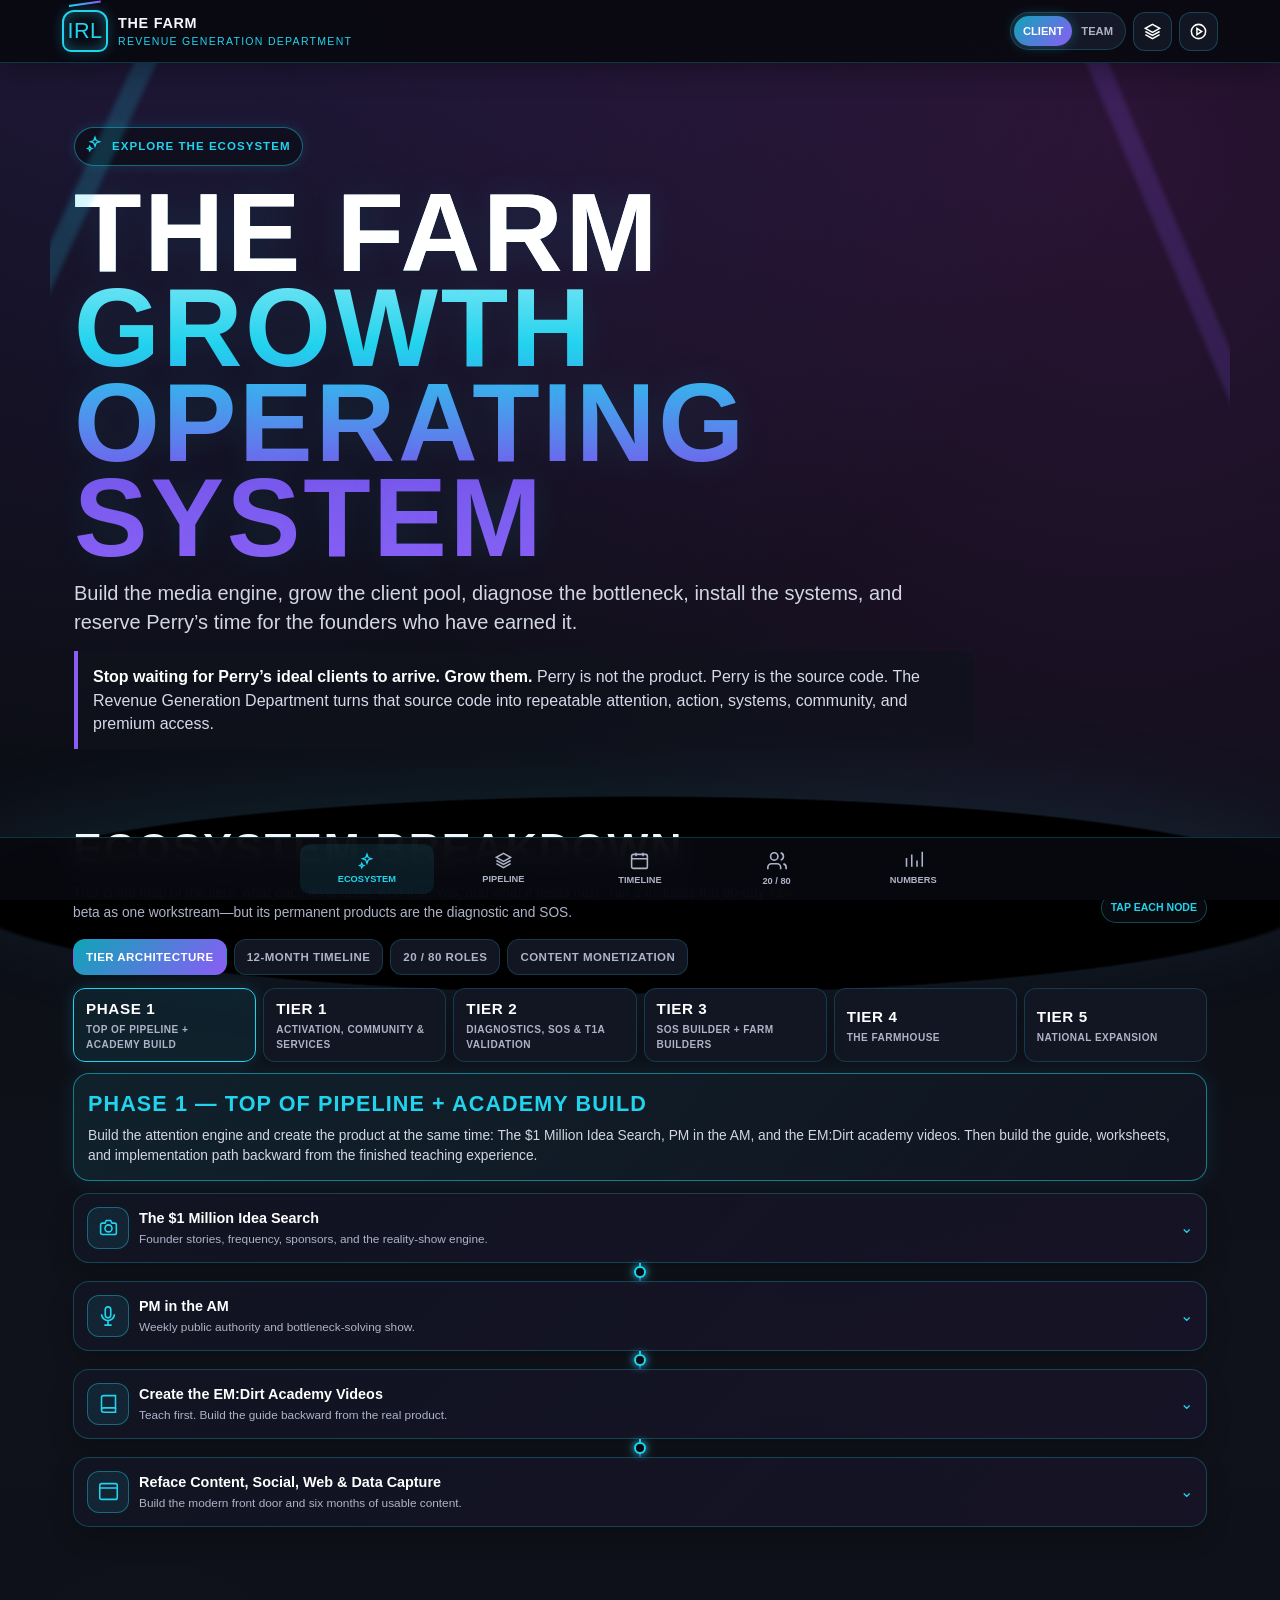
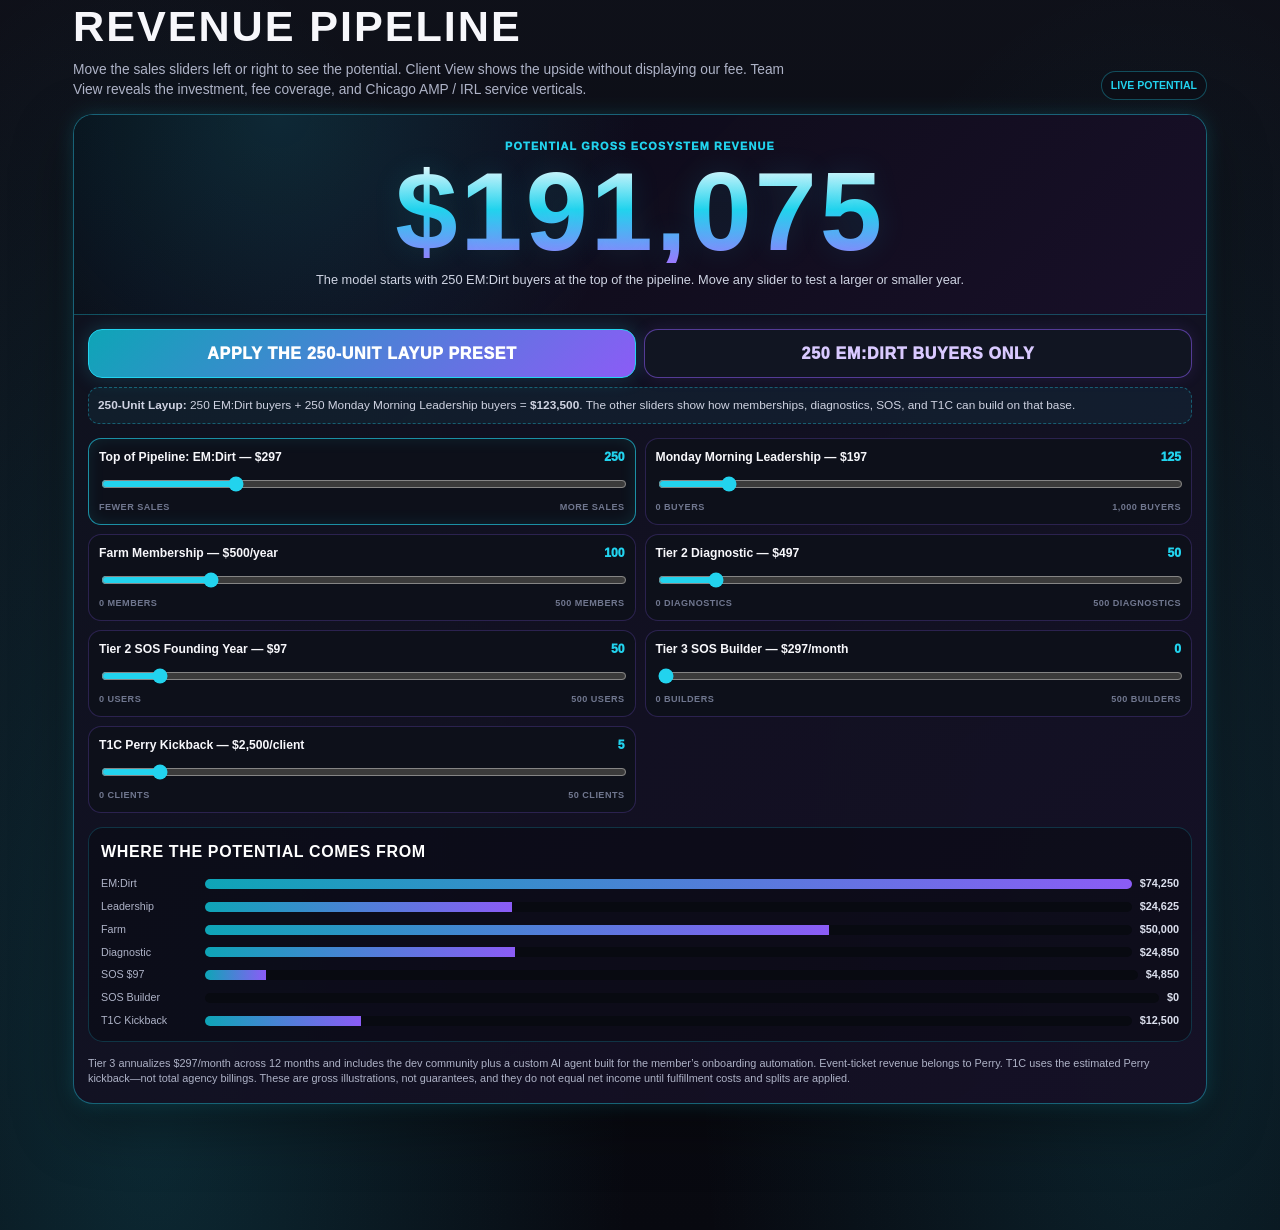
==== commit 26b99f2c: "Separate ecosystem and pipeline and add team service verticals" ====
--- a/index.html
+++ b/index.html
@@ -1,7 +1,176 @@
 <!doctype html>
-<html lang="en"><head><meta charset="utf-8"><meta name="viewport" content="width=device-width,initial-scale=1,viewport-fit=cover"><meta name="theme-color" content="#090a11"><meta name="apple-mobile-web-app-capable" content="yes"><meta name="apple-mobile-web-app-status-bar-style" content="black-translucent"><meta name="description" content="The Farm — Perry Marshall Revenue Generation Department interactive pitch and ROI calculator."><title>The Farm | Revenue Generation Department</title><link rel="stylesheet" href="farm.css"></head>
-<body class="client-view"><header class="topbar"><div class="topin"><div class="brand"><div class="irl-mark">IRL</div><div class="brandcopy"><b>The Farm</b><span>Revenue Generation Department</span></div></div><div class="tools"><div class="segment" aria-label="Audience view"><button id="clientMode" class="active">Client</button><button id="teamMode">Team</button></div><button id="advancedToggle" class="iconbtn" title="Simple / advanced detail" aria-pressed="false"></button><button id="presentToggle" class="iconbtn" title="Start walkthrough"></button></div></div></header>
-<main class="app"><section id="ecosystem" class="hero"><div class="eyebrow"><span id="sparkIcon"></span> Explore the ecosystem</div><h1><span class="white">The Farm</span><br>Growth Operating System</h1><p>Build the media engine, grow the client pool, diagnose the bottleneck, install the systems, and reserve Perry’s time for the founders who have earned it.</p><div class="manifesto"><strong>Stop waiting for Perry’s ideal clients to arrive. Grow them.</strong> Perry is not the product. Perry is the source code. The Revenue Generation Department turns that source code into repeatable attention, action, systems, community, and premium access.</div><div class="hero-grid"><div class="neon-stat"><span>12-month investment</span><b>$200,000</b></div><div class="neon-stat"><span>Months 1–3 build</span><b>$60,000 front-load</b></div><div class="neon-stat"><span>Perry / team split</span><b>20% Authority / 80% Execution</b></div></div></section>
-<section class="section"><div class="section-head"><div><h2>Interactive Walkthrough</h2><p>Move in order or jump directly to any stage. Tier 2 includes the 90-day T1A beta as one workstream—but its permanent products are the diagnostic and SOS.</p></div><span class="badge">Tap each node</span></div><div class="viewtabs"><button class="active" data-view="walkthrough">Architecture</button><button data-view="timeline">12-Month Timeline</button><button data-view="division">20 / 80 Roles</button><button data-view="monetization">Content Monetization</button></div><div id="walkthrough" class="panel active"><div id="stageTabs" class="stage-tabs"></div><div id="stageSummary" class="stage-summary"></div><div id="flowTree" class="flow-tree"></div></div><div id="timeline" class="panel"><div id="timelineGrid" class="timeline"></div></div><div id="division" class="panel"><div class="assignment"><h3>Every Stage Uses the Same Division of Labor</h3><div class="big-split"><div class="p20"><h4>Perry — 20%</h4><ul><li>IP and authority</li><li>Anchor content</li><li>Selected interviews</li><li>Premium retreats</li><li>Final decisions</li></ul></div><div class="t80"><h4>The Team — 80%</h4><ul><li>Strategy, production, editing, and distribution</li><li>Funnels, data capture, community, sales, and follow-up</li><li>Beta operations, diagnostics, SOS, AI agents, and reporting</li><li>Events, partnerships, service fulfillment, and chapter expansion</li><li>Turning Perry’s ideas into a functioning operating system</li></ul></div></div></div><div id="roleCards" class="cards" style="margin-top:10px"></div></div><div id="monetization" class="panel"><div id="monetizationCards" class="cards"></div></div></section>
-<section id="calculator" class="section"><div class="section-head"><div><h2>ROI & Break-Even Calculator</h2><p>Adjust the ecosystem. The calculator uses gross revenue before fulfillment costs, refunds, processing, and negotiated splits.</p></div><span class="badge">Live numbers</span></div><div class="calc-shell"><div class="investment"><div class="invest-card"><span>Total engagement</span><b>$200,000</b></div><div class="invest-card"><span>Months 1–3</span><b>$60,000</b></div><div class="invest-card"><span>Months 4–12</span><b>$140,000</b></div><div class="invest-card"><span>Monthly after build</span><b>≈ $15,500</b></div></div><button id="layupPreset" class="preset">Apply The 250-Unit Layup Preset</button><div class="preset-note"><strong>Preset:</strong> 250 EM:Dirt buyers + 250 Monday Morning Leadership buyers = <strong>$123,500</strong>. Adding 155 Farm memberships—or a blended mix of memberships, diagnostics, SOS, sponsors, and agency clients—clears the $200,000 fee. At a $2,500 T1C kickback, agency alone would require 31 clients.</div><div class="controls"><div class="control"><div class="control-head"><label for="em">EM:Dirt Accelerator — $297</label><output id="emOut"></output></div><input id="em" type="range" min="0" max="1000" step="5" value="250"></div><div class="control"><div class="control-head"><label for="mml">Monday Morning Leadership — $197</label><output id="mmlOut"></output></div><input id="mml" type="range" min="0" max="1000" step="5" value="125"></div><div class="control"><div class="control-head"><label for="farm">Farm Membership — $500/year</label><output id="farmOut"></output></div><input id="farm" type="range" min="0" max="500" step="5" value="100"></div><div class="control"><div class="control-head"><label for="diagnostic">Tier 2 Diagnostic — $497</label><output id="diagnosticOut"></output></div><input id="diagnostic" type="range" min="0" max="500" step="5" value="50"></div><div class="control"><div class="control-head"><label for="sos97">Tier 2 SOS Founding Year — $97</label><output id="sos97Out"></output></div><input id="sos97" type="range" min="0" max="500" step="5" value="50"></div><div class="control"><div class="control-head"><label for="sos297">Tier 3 SOS Builder — $297/month</label><output id="sos297Out"></output></div><input id="sos297" type="range" min="0" max="500" step="1" value="0"></div><div class="control"><div class="control-head"><label for="agency">T1C Agency Kickback — $2,500/client</label><output id="agencyOut"></output></div><input id="agency" type="range" min="0" max="50" step="1" value="5"></div></div><div class="results-grid"><div class="total-box"><span>Total gross ecosystem revenue</span><strong id="grossTotal">$0</strong><div class="status"><div class="status-line"><span>$0</span><span>$200,000 fee target</span></div><div id="progress" class="progress"><div id="progressFill"></div></div><div id="feeMessage" class="fee-message"></div></div></div><div id="chart" class="chart"></div></div><div class="fine">Tier 3 annualizes $297/month across 12 months and includes the dev community plus a custom AI agent built for the member’s onboarding automation. Event-ticket revenue belongs to Perry. T1C uses the estimated Perry kickback—not total agency billings. These are illustrations, not guarantees.</div></div></section></main>
-<nav class="bottomnav"><div class="bottomin"><button class="navbtn active" data-go="ecosystem"></button><button class="navbtn" data-view-open="walkthrough"></button><button class="navbtn" data-view-open="timeline"></button><button class="navbtn" data-view-open="division"></button><button class="navbtn" data-go="calculator"></button></div></nav><div class="present-controls"><button id="prevStage">← Prev</button><span id="stageCounter">1 / 6</span><button id="nextStage">Next →</button><button id="exitPresent">Exit</button></div><script src="farm-icons.js"></script><script src="farm-data.js"></script><script src="farm-app.js"></script></body></html>+<html lang="en">
+<head>
+<meta charset="utf-8">
+<meta name="viewport" content="width=device-width,initial-scale=1,viewport-fit=cover">
+<meta name="theme-color" content="#090a11">
+<meta name="apple-mobile-web-app-capable" content="yes">
+<meta name="apple-mobile-web-app-status-bar-style" content="black-translucent">
+<meta name="description" content="The Farm — Perry Marshall Revenue Generation Department interactive pitch and revenue pipeline model.">
+<title>The Farm | Revenue Generation Department</title>
+<link rel="stylesheet" href="farm.css">
+<link rel="stylesheet" href="farm-pipeline.css">
+</head>
+<body class="client-view">
+<header class="topbar">
+  <div class="topin">
+    <div class="brand">
+      <div class="irl-mark">IRL</div>
+      <div class="brandcopy"><b>The Farm</b><span>Revenue Generation Department</span></div>
+    </div>
+    <div class="tools">
+      <div class="segment" aria-label="Audience view">
+        <button id="clientMode" class="active">Client</button>
+        <button id="teamMode">Team</button>
+      </div>
+      <button id="advancedToggle" class="iconbtn" title="Simple / advanced detail" aria-pressed="false"></button>
+      <button id="presentToggle" class="iconbtn" title="Start walkthrough"></button>
+    </div>
+  </div>
+</header>
+
+<main class="app">
+  <section id="ecosystem" class="hero">
+    <div class="eyebrow"><span id="sparkIcon"></span> Explore the ecosystem</div>
+    <h1><span class="white">The Farm</span><br>Growth Operating System</h1>
+    <p>Build the media engine, grow the client pool, diagnose the bottleneck, install the systems, and reserve Perry’s time for the founders who have earned it.</p>
+    <div class="manifesto"><strong>Stop waiting for Perry’s ideal clients to arrive. Grow them.</strong> Perry is not the product. Perry is the source code. The Revenue Generation Department turns that source code into repeatable attention, action, systems, community, and premium access.</div>
+
+    <div class="team-only team-investment">
+      <div class="hero-grid">
+        <div class="neon-stat"><span>12-month investment</span><b>$200,000</b></div>
+        <div class="neon-stat"><span>Months 1–3 build</span><b>$60,000 front-load</b></div>
+        <div class="neon-stat"><span>Months 4–12</span><b>$140,000</b></div>
+        <div class="neon-stat"><span>Perry / team split</span><b>20% Authority / 80% Execution</b></div>
+      </div>
+    </div>
+  </section>
+
+  <section id="ecosystem-breakdown" class="section">
+    <div class="section-head">
+      <div><h2>Ecosystem Breakdown</h2><p>This is the map of the tiers: what each level does, who it serves, and what it feeds next. Tier 2 includes the 90-day T1A beta as one workstream—but its permanent products are the diagnostic and SOS.</p></div>
+      <span class="badge">Tap each node</span>
+    </div>
+    <div class="viewtabs">
+      <button class="active" data-view="walkthrough">Tier Architecture</button>
+      <button data-view="timeline">12-Month Timeline</button>
+      <button data-view="division">20 / 80 Roles</button>
+      <button data-view="monetization">Content Monetization</button>
+    </div>
+
+    <div id="walkthrough" class="panel active">
+      <div id="stageTabs" class="stage-tabs"></div>
+      <div id="stageSummary" class="stage-summary"></div>
+      <div id="flowTree" class="flow-tree"></div>
+    </div>
+
+    <div id="timeline" class="panel">
+      <div id="timelineGrid" class="timeline"></div>
+    </div>
+
+    <div id="division" class="panel">
+      <div class="assignment">
+        <h3>Every Stage Uses the Same Division of Labor</h3>
+        <div class="big-split">
+          <div class="p20"><h4>Perry — 20%</h4><ul><li>IP and authority</li><li>Anchor content</li><li>Selected interviews</li><li>Premium retreats</li><li>Final decisions</li></ul></div>
+          <div class="t80"><h4>The Team — 80%</h4><ul><li>Strategy, production, editing, and distribution</li><li>Funnels, data capture, community, sales, and follow-up</li><li>Beta operations, diagnostics, SOS, AI agents, and reporting</li><li>Events, partnerships, service fulfillment, and chapter expansion</li><li>Turning Perry’s ideas into a functioning operating system</li></ul></div>
+        </div>
+      </div>
+      <div id="roleCards" class="cards" style="margin-top:10px"></div>
+    </div>
+
+    <div id="monetization" class="panel">
+      <div id="monetizationCards" class="cards"></div>
+    </div>
+  </section>
+
+  <section id="pipeline" class="section pipeline-section">
+    <div class="section-head">
+      <div><h2>Revenue Pipeline</h2><p>Move the sales sliders left or right to see the potential. Client View shows the upside without displaying our fee. Team View reveals the investment, fee coverage, and Chicago AMP / IRL service verticals.</p></div>
+      <span class="badge">Live potential</span>
+    </div>
+
+    <div class="calc-shell pipeline-shell">
+      <div class="pipeline-total">
+        <span>Potential gross ecosystem revenue</span>
+        <strong id="grossTotal">$0</strong>
+        <p class="client-only">The model starts with 250 EM:Dirt buyers at the top of the pipeline. Move any slider to test a larger or smaller year.</p>
+        <div class="team-only team-fee-panel">
+          <div class="status-line"><span>Projected ecosystem revenue</span><span>$200,000 engagement</span></div>
+          <div id="progress" class="progress"><div id="progressFill"></div></div>
+          <div id="feeMessage" class="fee-message"></div>
+          <div class="team-net-line"><span>Projected revenue less engagement</span><b id="netAfterFee">$0</b></div>
+        </div>
+      </div>
+
+      <div class="team-only pipeline-investment-wrap">
+        <div class="investment">
+          <div class="invest-card"><span>Total engagement</span><b>$200,000</b></div>
+          <div class="invest-card"><span>Months 1–3</span><b>$60,000</b></div>
+          <div class="invest-card"><span>Months 4–12</span><b>$140,000</b></div>
+          <div class="invest-card"><span>Monthly after build</span><b>≈ $15,500</b></div>
+        </div>
+      </div>
+
+      <div class="pipeline-actions">
+        <button id="layupPreset" class="preset">Apply The 250-Unit Layup Preset</button>
+        <button id="base250Preset" class="preset secondary-preset">250 EM:Dirt Buyers Only</button>
+      </div>
+      <div class="preset-note"><strong>250-Unit Layup:</strong> 250 EM:Dirt buyers + 250 Monday Morning Leadership buyers = <strong>$123,500</strong>. The other sliders show how memberships, diagnostics, SOS, and T1C can build on that base.</div>
+
+      <div class="controls">
+        <div class="control primary-control"><div class="control-head"><label for="em">Top of Pipeline: EM:Dirt — $297</label><output id="emOut"></output></div><input id="em" type="range" min="0" max="1000" step="5" value="250"><div class="range-hints"><span>Fewer sales</span><span>More sales</span></div></div>
+        <div class="control"><div class="control-head"><label for="mml">Monday Morning Leadership — $197</label><output id="mmlOut"></output></div><input id="mml" type="range" min="0" max="1000" step="5" value="125"><div class="range-hints"><span>0 buyers</span><span>1,000 buyers</span></div></div>
+        <div class="control"><div class="control-head"><label for="farm">Farm Membership — $500/year</label><output id="farmOut"></output></div><input id="farm" type="range" min="0" max="500" step="5" value="100"><div class="range-hints"><span>0 members</span><span>500 members</span></div></div>
+        <div class="control"><div class="control-head"><label for="diagnostic">Tier 2 Diagnostic — $497</label><output id="diagnosticOut"></output></div><input id="diagnostic" type="range" min="0" max="500" step="5" value="50"><div class="range-hints"><span>0 diagnostics</span><span>500 diagnostics</span></div></div>
+        <div class="control"><div class="control-head"><label for="sos97">Tier 2 SOS Founding Year — $97</label><output id="sos97Out"></output></div><input id="sos97" type="range" min="0" max="500" step="5" value="50"><div class="range-hints"><span>0 users</span><span>500 users</span></div></div>
+        <div class="control"><div class="control-head"><label for="sos297">Tier 3 SOS Builder — $297/month</label><output id="sos297Out"></output></div><input id="sos297" type="range" min="0" max="500" step="1" value="0"><div class="range-hints"><span>0 builders</span><span>500 builders</span></div></div>
+        <div class="control"><div class="control-head"><label for="agency">T1C Perry Kickback — $2,500/client</label><output id="agencyOut"></output></div><input id="agency" type="range" min="0" max="50" step="1" value="5"><div class="range-hints"><span>0 clients</span><span>50 clients</span></div></div>
+      </div>
+
+      <div class="team-only service-verticals">
+        <div class="service-head">
+          <div><h3>Chicago AMP / IRL Service Revenue Verticals</h3><p>These are separate from Perry’s ecosystem sales. Fixed-price offers use client or project counts; custom work uses projected booked revenue so we do not invent pricing.</p></div>
+          <div class="service-totals">
+            <span>Projected team service revenue</span><strong id="teamServiceTotal">$0</strong>
+            <small>Combined modeled opportunity: <b id="combinedOpportunity">$0</b></small>
+          </div>
+        </div>
+        <div class="controls service-controls">
+          <div class="control"><div class="control-head"><label for="socialClients">Social Media Management — $499/month</label><output id="socialClientsOut"></output></div><input id="socialClients" type="range" min="0" max="50" step="1" value="0"><div class="range-hints"><span>0 clients</span><span>50 clients</span></div></div>
+          <div class="control"><div class="control-head"><label for="webBuilds">Website Build / Reface — $997 once</label><output id="webBuildsOut"></output></div><input id="webBuilds" type="range" min="0" max="50" step="1" value="0"><div class="range-hints"><span>0 projects</span><span>50 projects</span></div></div>
+          <div class="control"><div class="control-head"><label for="webCareClients">Ongoing Web Management — $197/month</label><output id="webCareClientsOut"></output></div><input id="webCareClients" type="range" min="0" max="50" step="1" value="0"><div class="range-hints"><span>0 clients</span><span>50 clients</span></div></div>
+          <div class="control"><div class="control-head"><label for="textSetupClients">Text Marketing Setup — $297/client</label><output id="textSetupClientsOut"></output></div><input id="textSetupClients" type="range" min="0" max="100" step="1" value="0"><div class="range-hints"><span>0 setups</span><span>100 setups</span></div></div>
+          <div class="control"><div class="control-head"><label for="textMonthlyClients">Text Marketing — $97/month</label><output id="textMonthlyClientsOut"></output></div><input id="textMonthlyClients" type="range" min="0" max="100" step="1" value="0"><div class="range-hints"><span>Community pricing may apply</span><span>100 clients</span></div></div>
+          <div class="control"><div class="control-head"><label for="adsCustom">Custom Ad Programs / Management</label><output id="adsCustomOut"></output></div><input id="adsCustom" type="range" min="0" max="250000" step="1000" value="0"><div class="range-hints"><span>Custom quoted</span><span>Projected annual bookings</span></div></div>
+          <div class="control"><div class="control-head"><label for="videoCustom">Custom Video Shoots</label><output id="videoCustomOut"></output></div><input id="videoCustom" type="range" min="0" max="250000" step="1000" value="0"><div class="range-hints"><span>Custom quoted</span><span>Projected annual bookings</span></div></div>
+          <div class="control"><div class="control-head"><label for="creativeCustom">Content Strategy + Graphic Design</label><output id="creativeCustomOut"></output></div><input id="creativeCustom" type="range" min="0" max="250000" step="1000" value="0"><div class="range-hints"><span>Custom quoted</span><span>Projected annual bookings</span></div></div>
+        </div>
+        <div id="serviceChart" class="chart service-chart"></div>
+        <div class="fine">Social, web management, and text-marketing retainers are annualized for this projection. Ad programs, video shoots, content strategy, and graphic design remain custom-scoped; the sliders represent projected booked revenue, not invented list prices. Figures are gross before fulfillment labor, media spend, vendors, taxes, and revenue-share obligations.</div>
+      </div>
+
+      <div class="pipeline-breakdown">
+        <h3>Where the potential comes from</h3>
+        <div id="chart" class="chart"></div>
+      </div>
+      <div class="fine">Tier 3 annualizes $297/month across 12 months and includes the dev community plus a custom AI agent built for the member’s onboarding automation. Event-ticket revenue belongs to Perry. T1C uses the estimated Perry kickback—not total agency billings. These are gross illustrations, not guarantees, and they do not equal net income until fulfillment costs and splits are applied.</div>
+    </div>
+  </section>
+</main>
+
+<nav class="bottomnav">
+  <div class="bottomin">
+    <button class="navbtn active" data-go="ecosystem"></button>
+    <button class="navbtn" data-go="ecosystem-breakdown"></button>
+    <button class="navbtn" data-go="pipeline"></button>
+    <button class="navbtn" data-view-open="timeline"></button>
+    <button class="navbtn" data-view-open="division"></button>
+  </div>
+</nav>
+<div class="present-controls"><button id="prevStage">← Prev</button><span id="stageCounter">1 / 6</span><button id="nextStage">Next →</button><button id="exitPresent">Exit</button></div>
+<script src="farm-icons.js"></script>
+<script src="farm-data.js"></script>
+<script src="farm-app.js"></script>
+</body>
+</html>
--- a/farm-pipeline.css
+++ b/farm-pipeline.css
@@ -0,0 +1,2 @@
+/* Pipeline / ecosystem separation */
+.client-only{display:block}.team-view .client-only{display:none}.team-investment{margin-top:24px}.pipeline-section{position:relative}.pipeline-shell{padding:0;overflow:hidden}.pipeline-total{padding:18px 16px;background:radial-gradient(circle at 18% 0,rgba(34,211,238,.15),transparent 38%),linear-gradient(135deg,rgba(8,10,17,.98),rgba(24,15,41,.96));border-bottom:1px solid rgba(34,211,238,.3);text-align:center}.pipeline-total>span{display:block;color:var(--cyan);font-size:.68rem;font-weight:950;letter-spacing:.11em;text-transform:uppercase}.pipeline-total>strong{display:block;margin-top:5px;font-family:Impact,"Arial Narrow",sans-serif;font-size:clamp(3.1rem,14vw,7rem);line-height:.92;letter-spacing:.025em;background:linear-gradient(180deg,#fff 0%,var(--cyan) 48%,#9d78ff 100%);-webkit-background-clip:text;background-clip:text;color:transparent;text-shadow:0 0 30px rgba(34,211,238,.12)}.pipeline-total>p{max-width:650px;margin:8px auto 0;color:#cfd4e3;font-size:.8rem}.team-fee-panel{max-width:680px;margin:14px auto 0;text-align:left}.team-net-line{display:flex;justify-content:space-between;gap:12px;padding:9px 10px;border-radius:11px;background:rgba(255,255,255,.04);border:1px solid rgba(139,92,246,.27);font-size:.78rem}.team-net-line span{color:var(--muted)}.team-net-line b{color:var(--red)}.team-net-line b.positive{color:var(--green)}.pipeline-investment-wrap{padding:14px 14px 0}.pipeline-actions{display:grid;gap:8px;padding:14px 14px 0}.pipeline-actions .preset{margin-top:0}.secondary-preset{background:#111522;border-color:rgba(139,92,246,.55);box-shadow:0 0 16px rgba(139,92,246,.13);color:#d9c9ff}.pipeline-shell>.preset-note{margin:9px 14px 0}.pipeline-shell>.controls{padding:0 14px}.primary-control{border-color:rgba(34,211,238,.65);box-shadow:0 0 16px rgba(34,211,238,.11) inset}.range-hints{display:flex;justify-content:space-between;margin-top:3px;color:#70778f;font-size:.57rem;text-transform:uppercase;letter-spacing:.05em;font-weight:800}.pipeline-breakdown{margin:14px;border:1px solid rgba(34,211,238,.2);border-radius:15px;padding:12px;background:rgba(7,9,16,.45)}.pipeline-breakdown h3{margin:0 0 10px;font-family:Impact,"Arial Narrow",sans-serif;text-transform:uppercase;letter-spacing:.04em;font-size:1rem;color:#fff}.pipeline-shell>.fine{margin:0;padding:0 14px 16px}.team-view .team-investment,.team-view .pipeline-investment-wrap,.team-view .team-fee-panel{display:block}.team-view .secondary-preset{display:block}@media(min-width:700px){.pipeline-actions{grid-template-columns:1fr 1fr}.pipeline-total{padding:24px}.pipeline-investment-wrap .investment{grid-template-columns:repeat(4,1fr)}}.service-verticals{margin:16px 14px 0;padding:14px;border:1px solid rgba(139,92,246,.42);border-radius:17px;background:radial-gradient(circle at 90% 0,rgba(139,92,246,.14),transparent 35%),rgba(7,9,16,.58);box-shadow:0 0 22px rgba(139,92,246,.09)}.service-head{display:grid;gap:12px;align-items:end;margin-bottom:12px}.service-head h3{margin:0;font-family:Impact,"Arial Narrow",sans-serif;text-transform:uppercase;letter-spacing:.04em;font-size:1.25rem}.service-head p{margin:4px 0 0;color:var(--muted);font-size:.78rem}.service-totals{padding:11px 12px;border:1px solid rgba(34,211,238,.35);border-radius:13px;background:rgba(18,21,34,.86);text-align:right}.service-totals>span{display:block;color:var(--cyan);font-size:.62rem;font-weight:900;letter-spacing:.08em;text-transform:uppercase}.service-totals>strong{display:block;font-family:Impact,"Arial Narrow",sans-serif;font-size:2rem;letter-spacing:.03em}.service-totals small{display:block;color:var(--muted);font-size:.69rem}.service-totals small b{color:#d9c9ff}.service-controls{padding:0;margin-top:0}.service-chart{margin-top:12px}.service-bar{background:linear-gradient(90deg,var(--purple),var(--magenta))}@media(min-width:760px){.service-head{grid-template-columns:1fr minmax(260px,.55fr)}}
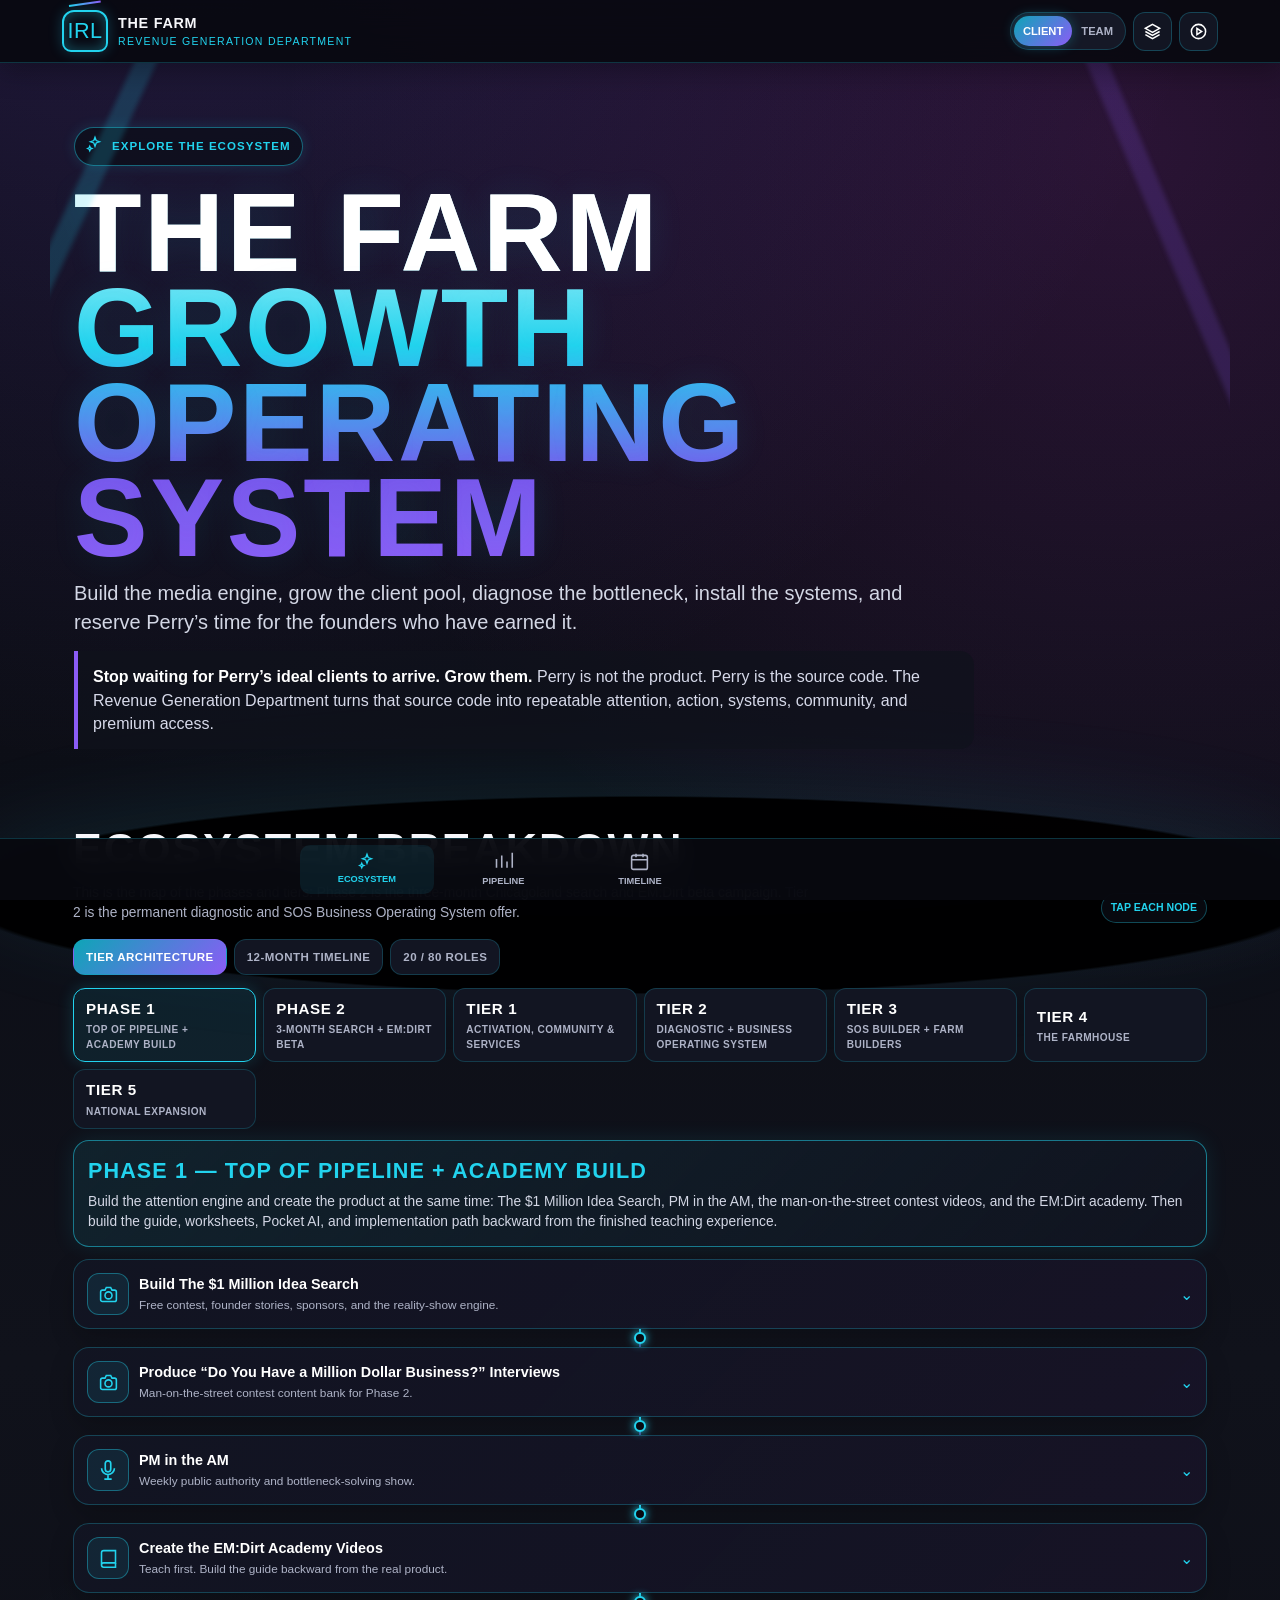
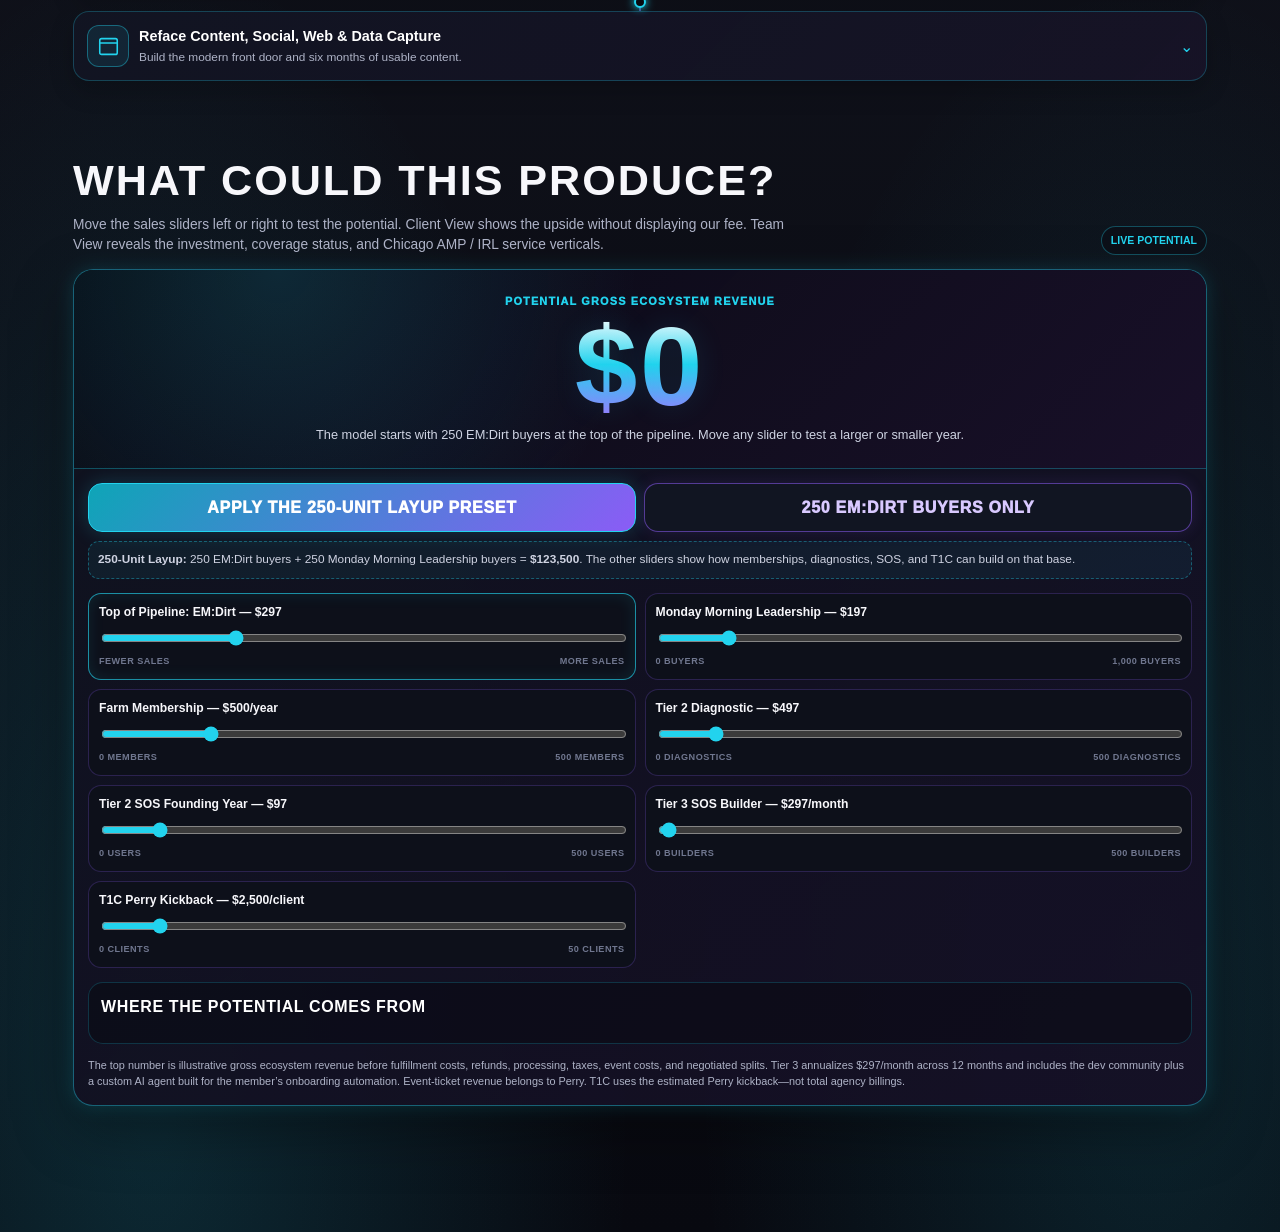
==== commit 2df2470b: "Clarify Phase 2 search campaign and simplify navigation" ====
--- a/index.html
+++ b/index.html
@@ -6,7 +6,7 @@
 <meta name="theme-color" content="#090a11">
 <meta name="apple-mobile-web-app-capable" content="yes">
 <meta name="apple-mobile-web-app-status-bar-style" content="black-translucent">
-<meta name="description" content="The Farm — Perry Marshall Revenue Generation Department interactive pitch and revenue pipeline model.">
+<meta name="description" content="The Farm — Perry Marshall Revenue Generation Department interactive pitch and revenue model.">
 <title>The Farm | Revenue Generation Department</title>
 <link rel="stylesheet" href="farm.css">
 <link rel="stylesheet" href="farm-pipeline.css">
@@ -48,14 +48,13 @@
 
   <section id="ecosystem-breakdown" class="section">
     <div class="section-head">
-      <div><h2>Ecosystem Breakdown</h2><p>This is the map of the tiers: what each level does, who it serves, and what it feeds next. Tier 2 includes the 90-day T1A beta as one workstream—but its permanent products are the diagnostic and SOS.</p></div>
+      <div><h2>Ecosystem Breakdown</h2><p>This is the map of the phases and tiers: Phase 2 is the three-month Chicagoland search and EM:Dirt beta campaign. Tier 2 is the permanent diagnostic and SOS Business Operating System offer.</p></div>
       <span class="badge">Tap each node</span>
     </div>
     <div class="viewtabs">
       <button class="active" data-view="walkthrough">Tier Architecture</button>
       <button data-view="timeline">12-Month Timeline</button>
       <button data-view="division">20 / 80 Roles</button>
-      <button data-view="monetization">Content Monetization</button>
     </div>
 
     <div id="walkthrough" class="panel active">
@@ -73,20 +72,16 @@
         <h3>Every Stage Uses the Same Division of Labor</h3>
         <div class="big-split">
           <div class="p20"><h4>Perry — 20%</h4><ul><li>IP and authority</li><li>Anchor content</li><li>Selected interviews</li><li>Premium retreats</li><li>Final decisions</li></ul></div>
-          <div class="t80"><h4>The Team — 80%</h4><ul><li>Strategy, production, editing, and distribution</li><li>Funnels, data capture, community, sales, and follow-up</li><li>Beta operations, diagnostics, SOS, AI agents, and reporting</li><li>Events, partnerships, service fulfillment, and chapter expansion</li><li>Turning Perry’s ideas into a functioning operating system</li></ul></div>
+          <div class="t80"><h4>The Team — 80%</h4><ul><li>Strategy, production, editing, and distribution</li><li>Funnels, data capture, community, sales, and follow-up</li><li>Search campaign, beta operations, diagnostics, SOS, AI agents, and reporting</li><li>Events, partnerships, service fulfillment, and chapter expansion</li><li>Turning Perry’s ideas into a functioning operating system</li></ul></div>
         </div>
       </div>
       <div id="roleCards" class="cards" style="margin-top:10px"></div>
     </div>
-
-    <div id="monetization" class="panel">
-      <div id="monetizationCards" class="cards"></div>
-    </div>
   </section>
 
-  <section id="pipeline" class="section pipeline-section">
+  <section id="calculator" class="section pipeline-section">
     <div class="section-head">
-      <div><h2>Revenue Pipeline</h2><p>Move the sales sliders left or right to see the potential. Client View shows the upside without displaying our fee. Team View reveals the investment, fee coverage, and Chicago AMP / IRL service verticals.</p></div>
+      <div><h2>What Could This Produce?</h2><p>Move the sales sliders left or right to test the potential. Client View shows the upside without displaying our fee. Team View reveals the investment, coverage status, and Chicago AMP / IRL service verticals.</p></div>
       <span class="badge">Live potential</span>
     </div>
 
@@ -154,21 +149,22 @@
         <h3>Where the potential comes from</h3>
         <div id="chart" class="chart"></div>
       </div>
-      <div class="fine">Tier 3 annualizes $297/month across 12 months and includes the dev community plus a custom AI agent built for the member’s onboarding automation. Event-ticket revenue belongs to Perry. T1C uses the estimated Perry kickback—not total agency billings. These are gross illustrations, not guarantees, and they do not equal net income until fulfillment costs and splits are applied.</div>
+      <div class="fine">The top number is illustrative gross ecosystem revenue before fulfillment costs, refunds, processing, taxes, event costs, and negotiated splits. Tier 3 annualizes $297/month across 12 months and includes the dev community plus a custom AI agent built for the member’s onboarding automation. Event-ticket revenue belongs to Perry. T1C uses the estimated Perry kickback—not total agency billings.</div>
     </div>
   </section>
 </main>
 
 <nav class="bottomnav">
   <div class="bottomin">
-    <button class="navbtn active" data-go="ecosystem"></button>
-    <button class="navbtn" data-go="ecosystem-breakdown"></button>
-    <button class="navbtn" data-go="pipeline"></button>
+    <button class="navbtn active" data-go="ecosystem-breakdown"></button>
     <button class="navbtn" data-view-open="timeline"></button>
     <button class="navbtn" data-view-open="division"></button>
   </div>
 </nav>
-<div class="present-controls"><button id="prevStage">← Prev</button><span id="stageCounter">1 / 6</span><button id="nextStage">Next →</button><button id="exitPresent">Exit</button></div>
+
+<div class="present-controls">
+  <button id="prevStage">← Prev</button><span id="stageCounter">1 / 7</span><button id="nextStage">Next →</button><button id="exitPresent">Exit</button>
+</div>
 <script src="farm-icons.js"></script>
 <script src="farm-data.js"></script>
 <script src="farm-app.js"></script>
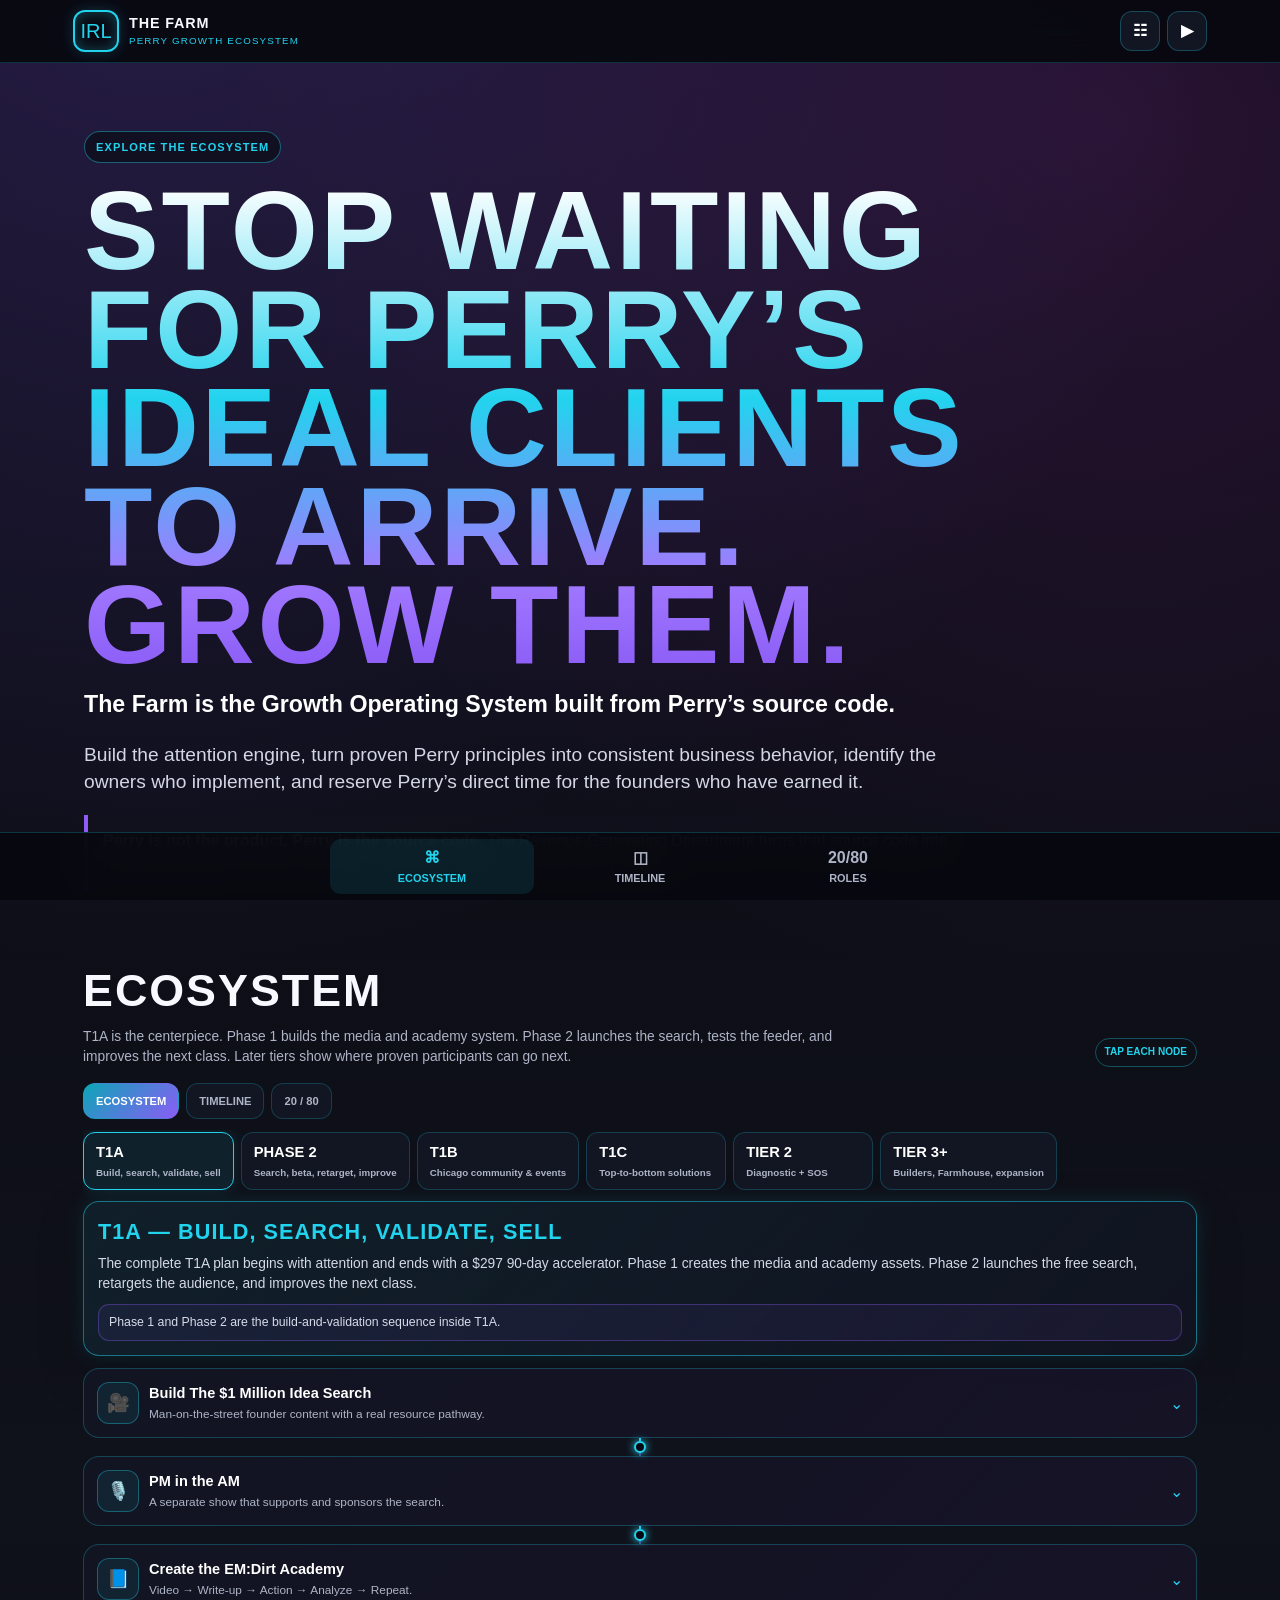
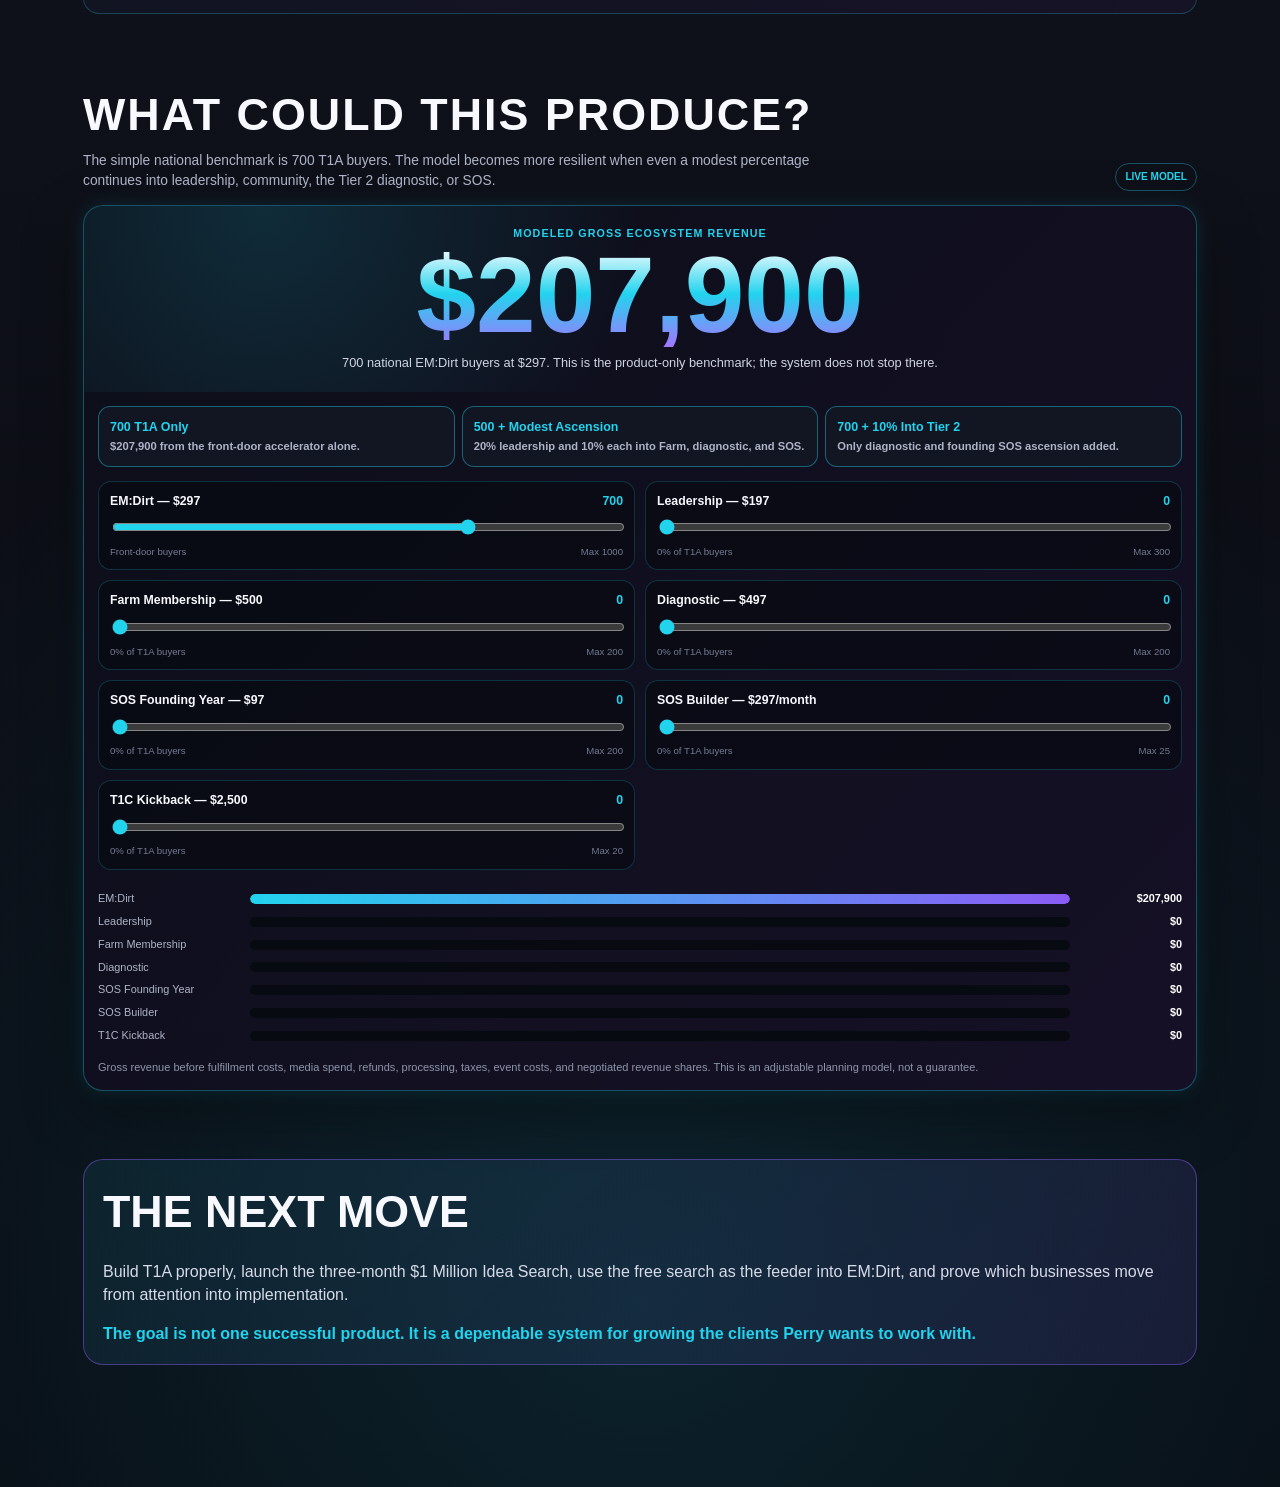
==== commit 5cd0d090: "Make client deck the default app entry" ====
--- a/index.html
+++ b/index.html
@@ -2,171 +2,12 @@
 <html lang="en">
 <head>
 <meta charset="utf-8">
-<meta name="viewport" content="width=device-width,initial-scale=1,viewport-fit=cover">
-<meta name="theme-color" content="#090a11">
-<meta name="apple-mobile-web-app-capable" content="yes">
-<meta name="apple-mobile-web-app-status-bar-style" content="black-translucent">
-<meta name="description" content="The Farm — Perry Marshall Revenue Generation Department interactive pitch and revenue model.">
-<title>The Farm | Revenue Generation Department</title>
-<link rel="stylesheet" href="farm.css">
-<link rel="stylesheet" href="farm-pipeline.css">
+<meta name="viewport" content="width=device-width,initial-scale=1">
+<meta http-equiv="refresh" content="0; url=client.html">
+<title>The Farm</title>
+<script>location.replace('client.html');</script>
 </head>
-<body class="client-view">
-<header class="topbar">
-  <div class="topin">
-    <div class="brand">
-      <div class="irl-mark">IRL</div>
-      <div class="brandcopy"><b>The Farm</b><span>Revenue Generation Department</span></div>
-    </div>
-    <div class="tools">
-      <div class="segment" aria-label="Audience view">
-        <button id="clientMode" class="active">Client</button>
-        <button id="teamMode">Team</button>
-      </div>
-      <button id="advancedToggle" class="iconbtn" title="Simple / advanced detail" aria-pressed="false"></button>
-      <button id="presentToggle" class="iconbtn" title="Start walkthrough"></button>
-    </div>
-  </div>
-</header>
-
-<main class="app">
-  <section id="ecosystem" class="hero">
-    <div class="eyebrow"><span id="sparkIcon"></span> Explore the ecosystem</div>
-    <h1><span class="white">The Farm</span><br>Growth Operating System</h1>
-    <p>Build the media engine, grow the client pool, diagnose the bottleneck, install the systems, and reserve Perry’s time for the founders who have earned it.</p>
-    <div class="manifesto"><strong>Stop waiting for Perry’s ideal clients to arrive. Grow them.</strong> Perry is not the product. Perry is the source code. The Revenue Generation Department turns that source code into repeatable attention, action, systems, community, and premium access.</div>
-
-    <div class="team-only team-investment">
-      <div class="hero-grid">
-        <div class="neon-stat"><span>12-month investment</span><b>$200,000</b></div>
-        <div class="neon-stat"><span>Months 1–3 build</span><b>$60,000 front-load</b></div>
-        <div class="neon-stat"><span>Months 4–12</span><b>$140,000</b></div>
-        <div class="neon-stat"><span>Perry / team split</span><b>20% Authority / 80% Execution</b></div>
-      </div>
-    </div>
-  </section>
-
-  <section id="ecosystem-breakdown" class="section">
-    <div class="section-head">
-      <div><h2>Ecosystem Breakdown</h2><p>This is the map of the phases and tiers: Phase 2 is the three-month Chicagoland search and EM:Dirt beta campaign. Tier 2 is the permanent diagnostic and SOS Business Operating System offer.</p></div>
-      <span class="badge">Tap each node</span>
-    </div>
-    <div class="viewtabs">
-      <button class="active" data-view="walkthrough">Tier Architecture</button>
-      <button data-view="timeline">12-Month Timeline</button>
-      <button data-view="division">20 / 80 Roles</button>
-    </div>
-
-    <div id="walkthrough" class="panel active">
-      <div id="stageTabs" class="stage-tabs"></div>
-      <div id="stageSummary" class="stage-summary"></div>
-      <div id="flowTree" class="flow-tree"></div>
-    </div>
-
-    <div id="timeline" class="panel">
-      <div id="timelineGrid" class="timeline"></div>
-    </div>
-
-    <div id="division" class="panel">
-      <div class="assignment">
-        <h3>Every Stage Uses the Same Division of Labor</h3>
-        <div class="big-split">
-          <div class="p20"><h4>Perry — 20%</h4><ul><li>IP and authority</li><li>Anchor content</li><li>Selected interviews</li><li>Premium retreats</li><li>Final decisions</li></ul></div>
-          <div class="t80"><h4>The Team — 80%</h4><ul><li>Strategy, production, editing, and distribution</li><li>Funnels, data capture, community, sales, and follow-up</li><li>Search campaign, beta operations, diagnostics, SOS, AI agents, and reporting</li><li>Events, partnerships, service fulfillment, and chapter expansion</li><li>Turning Perry’s ideas into a functioning operating system</li></ul></div>
-        </div>
-      </div>
-      <div id="roleCards" class="cards" style="margin-top:10px"></div>
-    </div>
-  </section>
-
-  <section id="calculator" class="section pipeline-section">
-    <div class="section-head">
-      <div><h2>What Could This Produce?</h2><p>Move the sales sliders left or right to test the potential. Client View shows the upside without displaying our fee. Team View reveals the investment, coverage status, and Chicago AMP / IRL service verticals.</p></div>
-      <span class="badge">Live potential</span>
-    </div>
-
-    <div class="calc-shell pipeline-shell">
-      <div class="pipeline-total">
-        <span>Potential gross ecosystem revenue</span>
-        <strong id="grossTotal">$0</strong>
-        <p class="client-only">The model starts with 250 EM:Dirt buyers at the top of the pipeline. Move any slider to test a larger or smaller year.</p>
-        <div class="team-only team-fee-panel">
-          <div class="status-line"><span>Projected ecosystem revenue</span><span>$200,000 engagement</span></div>
-          <div id="progress" class="progress"><div id="progressFill"></div></div>
-          <div id="feeMessage" class="fee-message"></div>
-          <div class="team-net-line"><span>Projected revenue less engagement</span><b id="netAfterFee">$0</b></div>
-        </div>
-      </div>
-
-      <div class="team-only pipeline-investment-wrap">
-        <div class="investment">
-          <div class="invest-card"><span>Total engagement</span><b>$200,000</b></div>
-          <div class="invest-card"><span>Months 1–3</span><b>$60,000</b></div>
-          <div class="invest-card"><span>Months 4–12</span><b>$140,000</b></div>
-          <div class="invest-card"><span>Monthly after build</span><b>≈ $15,500</b></div>
-        </div>
-      </div>
-
-      <div class="pipeline-actions">
-        <button id="layupPreset" class="preset">Apply The 250-Unit Layup Preset</button>
-        <button id="base250Preset" class="preset secondary-preset">250 EM:Dirt Buyers Only</button>
-      </div>
-      <div class="preset-note"><strong>250-Unit Layup:</strong> 250 EM:Dirt buyers + 250 Monday Morning Leadership buyers = <strong>$123,500</strong>. The other sliders show how memberships, diagnostics, SOS, and T1C can build on that base.</div>
-
-      <div class="controls">
-        <div class="control primary-control"><div class="control-head"><label for="em">Top of Pipeline: EM:Dirt — $297</label><output id="emOut"></output></div><input id="em" type="range" min="0" max="1000" step="5" value="250"><div class="range-hints"><span>Fewer sales</span><span>More sales</span></div></div>
-        <div class="control"><div class="control-head"><label for="mml">Monday Morning Leadership — $197</label><output id="mmlOut"></output></div><input id="mml" type="range" min="0" max="1000" step="5" value="125"><div class="range-hints"><span>0 buyers</span><span>1,000 buyers</span></div></div>
-        <div class="control"><div class="control-head"><label for="farm">Farm Membership — $500/year</label><output id="farmOut"></output></div><input id="farm" type="range" min="0" max="500" step="5" value="100"><div class="range-hints"><span>0 members</span><span>500 members</span></div></div>
-        <div class="control"><div class="control-head"><label for="diagnostic">Tier 2 Diagnostic — $497</label><output id="diagnosticOut"></output></div><input id="diagnostic" type="range" min="0" max="500" step="5" value="50"><div class="range-hints"><span>0 diagnostics</span><span>500 diagnostics</span></div></div>
-        <div class="control"><div class="control-head"><label for="sos97">Tier 2 SOS Founding Year — $97</label><output id="sos97Out"></output></div><input id="sos97" type="range" min="0" max="500" step="5" value="50"><div class="range-hints"><span>0 users</span><span>500 users</span></div></div>
-        <div class="control"><div class="control-head"><label for="sos297">Tier 3 SOS Builder — $297/month</label><output id="sos297Out"></output></div><input id="sos297" type="range" min="0" max="500" step="1" value="0"><div class="range-hints"><span>0 builders</span><span>500 builders</span></div></div>
-        <div class="control"><div class="control-head"><label for="agency">T1C Perry Kickback — $2,500/client</label><output id="agencyOut"></output></div><input id="agency" type="range" min="0" max="50" step="1" value="5"><div class="range-hints"><span>0 clients</span><span>50 clients</span></div></div>
-      </div>
-
-      <div class="team-only service-verticals">
-        <div class="service-head">
-          <div><h3>Chicago AMP / IRL Service Revenue Verticals</h3><p>These are separate from Perry’s ecosystem sales. Fixed-price offers use client or project counts; custom work uses projected booked revenue so we do not invent pricing.</p></div>
-          <div class="service-totals">
-            <span>Projected team service revenue</span><strong id="teamServiceTotal">$0</strong>
-            <small>Combined modeled opportunity: <b id="combinedOpportunity">$0</b></small>
-          </div>
-        </div>
-        <div class="controls service-controls">
-          <div class="control"><div class="control-head"><label for="socialClients">Social Media Management — $499/month</label><output id="socialClientsOut"></output></div><input id="socialClients" type="range" min="0" max="50" step="1" value="0"><div class="range-hints"><span>0 clients</span><span>50 clients</span></div></div>
-          <div class="control"><div class="control-head"><label for="webBuilds">Website Build / Reface — $997 once</label><output id="webBuildsOut"></output></div><input id="webBuilds" type="range" min="0" max="50" step="1" value="0"><div class="range-hints"><span>0 projects</span><span>50 projects</span></div></div>
-          <div class="control"><div class="control-head"><label for="webCareClients">Ongoing Web Management — $197/month</label><output id="webCareClientsOut"></output></div><input id="webCareClients" type="range" min="0" max="50" step="1" value="0"><div class="range-hints"><span>0 clients</span><span>50 clients</span></div></div>
-          <div class="control"><div class="control-head"><label for="textSetupClients">Text Marketing Setup — $297/client</label><output id="textSetupClientsOut"></output></div><input id="textSetupClients" type="range" min="0" max="100" step="1" value="0"><div class="range-hints"><span>0 setups</span><span>100 setups</span></div></div>
-          <div class="control"><div class="control-head"><label for="textMonthlyClients">Text Marketing — $97/month</label><output id="textMonthlyClientsOut"></output></div><input id="textMonthlyClients" type="range" min="0" max="100" step="1" value="0"><div class="range-hints"><span>Community pricing may apply</span><span>100 clients</span></div></div>
-          <div class="control"><div class="control-head"><label for="adsCustom">Custom Ad Programs / Management</label><output id="adsCustomOut"></output></div><input id="adsCustom" type="range" min="0" max="250000" step="1000" value="0"><div class="range-hints"><span>Custom quoted</span><span>Projected annual bookings</span></div></div>
-          <div class="control"><div class="control-head"><label for="videoCustom">Custom Video Shoots</label><output id="videoCustomOut"></output></div><input id="videoCustom" type="range" min="0" max="250000" step="1000" value="0"><div class="range-hints"><span>Custom quoted</span><span>Projected annual bookings</span></div></div>
-          <div class="control"><div class="control-head"><label for="creativeCustom">Content Strategy + Graphic Design</label><output id="creativeCustomOut"></output></div><input id="creativeCustom" type="range" min="0" max="250000" step="1000" value="0"><div class="range-hints"><span>Custom quoted</span><span>Projected annual bookings</span></div></div>
-        </div>
-        <div id="serviceChart" class="chart service-chart"></div>
-        <div class="fine">Social, web management, and text-marketing retainers are annualized for this projection. Ad programs, video shoots, content strategy, and graphic design remain custom-scoped; the sliders represent projected booked revenue, not invented list prices. Figures are gross before fulfillment labor, media spend, vendors, taxes, and revenue-share obligations.</div>
-      </div>
-
-      <div class="pipeline-breakdown">
-        <h3>Where the potential comes from</h3>
-        <div id="chart" class="chart"></div>
-      </div>
-      <div class="fine">The top number is illustrative gross ecosystem revenue before fulfillment costs, refunds, processing, taxes, event costs, and negotiated splits. Tier 3 annualizes $297/month across 12 months and includes the dev community plus a custom AI agent built for the member’s onboarding automation. Event-ticket revenue belongs to Perry. T1C uses the estimated Perry kickback—not total agency billings.</div>
-    </div>
-  </section>
-</main>
-
-<nav class="bottomnav">
-  <div class="bottomin">
-    <button class="navbtn active" data-go="ecosystem-breakdown"></button>
-    <button class="navbtn" data-view-open="timeline"></button>
-    <button class="navbtn" data-view-open="division"></button>
-  </div>
-</nav>
-
-<div class="present-controls">
-  <button id="prevStage">← Prev</button><span id="stageCounter">1 / 7</span><button id="nextStage">Next →</button><button id="exitPresent">Exit</button>
-</div>
-<script src="farm-icons.js"></script>
-<script src="farm-data.js"></script>
-<script src="farm-app.js"></script>
+<body style="margin:0;background:#080910;color:white;font-family:Arial,sans-serif;display:grid;place-items:center;min-height:100vh">
+<p>Opening The Farm…</p>
 </body>
 </html>
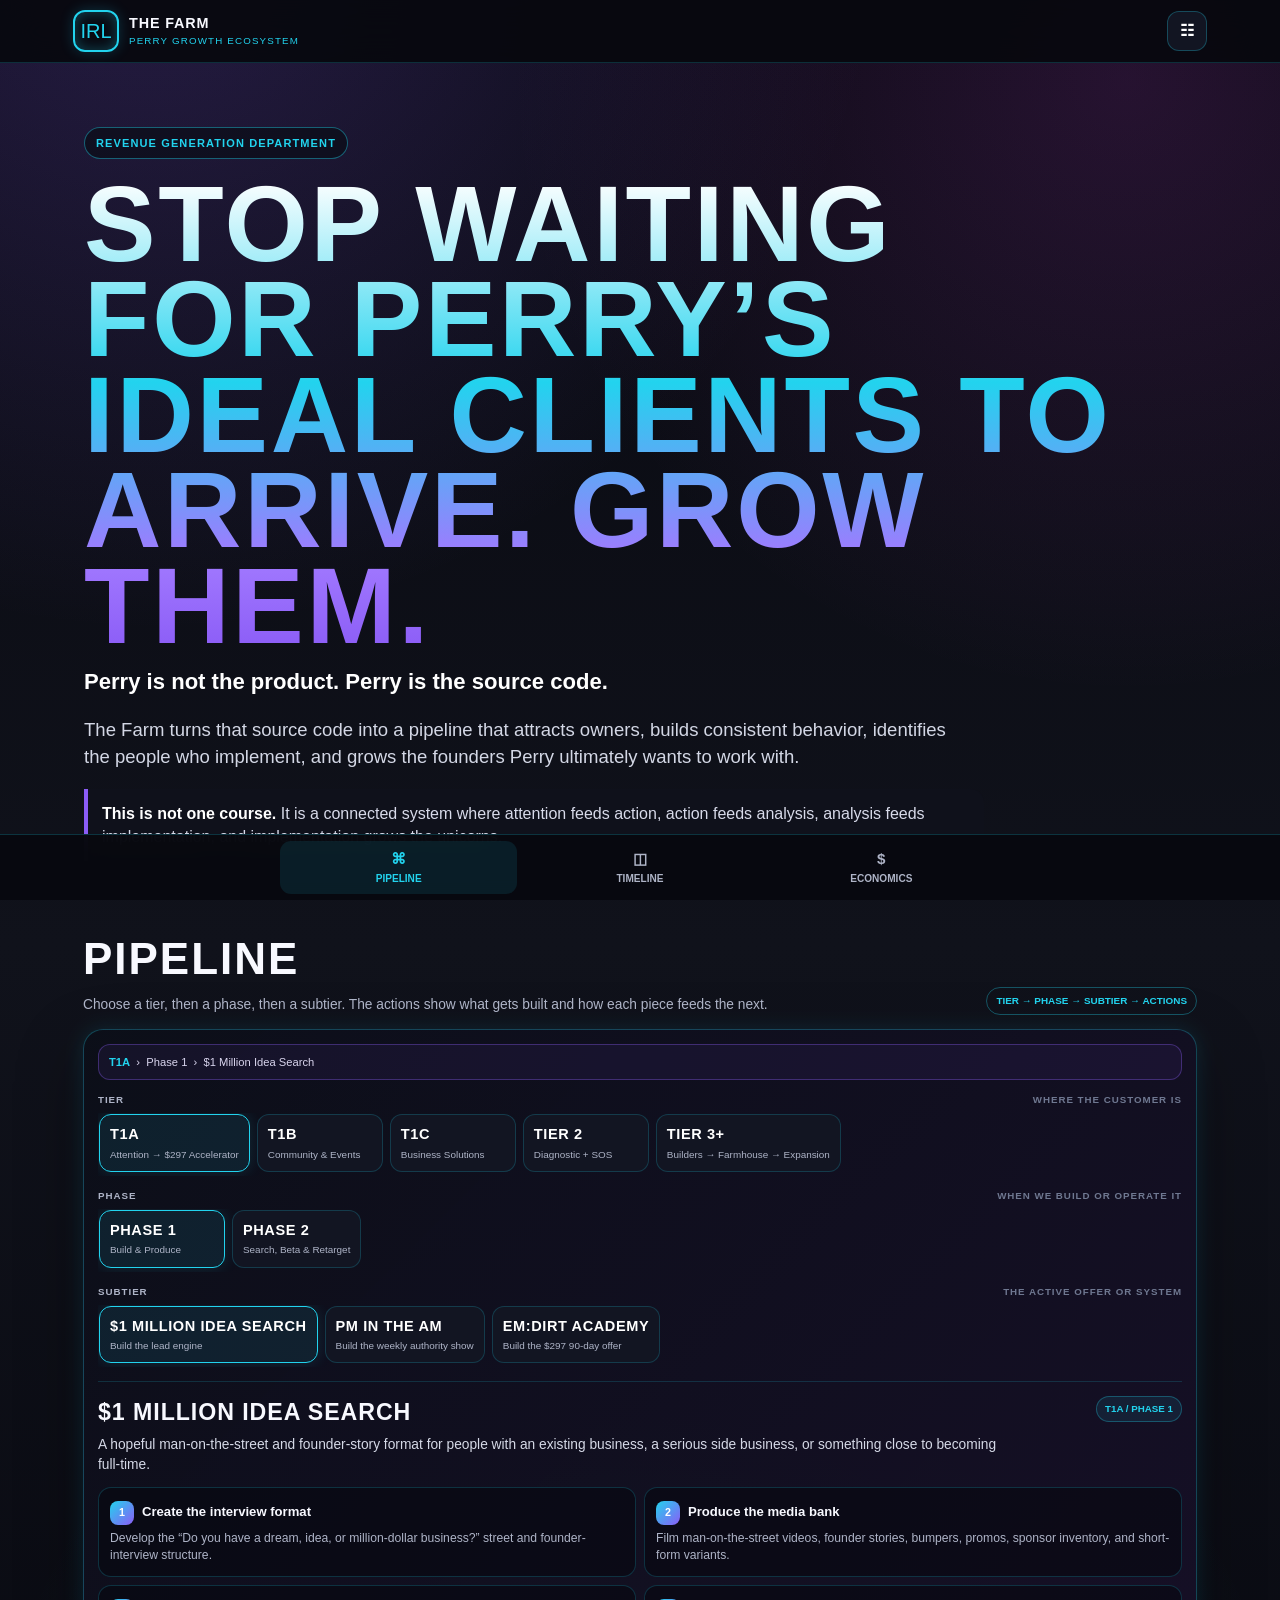
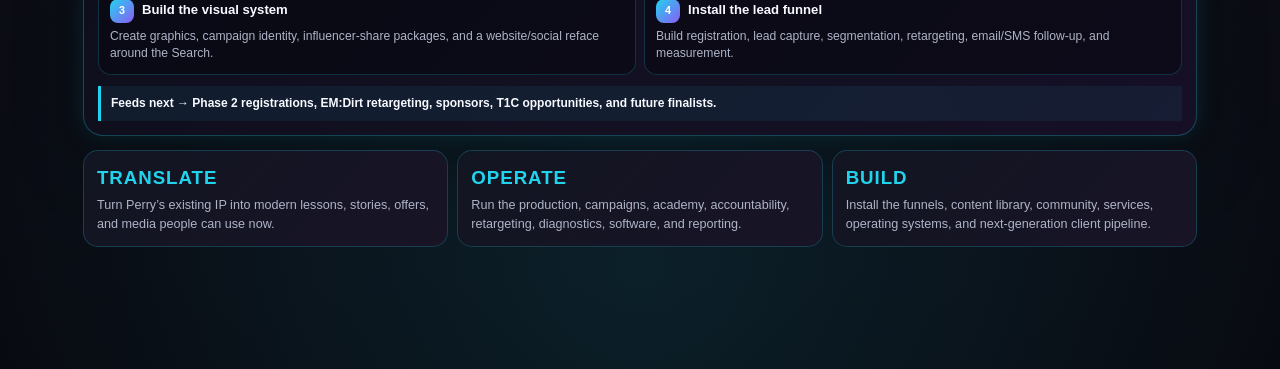
==== commit 4edac260: "Point main app to simplified client deck" ====
--- a/index.html
+++ b/index.html
@@ -1,13 +1 @@
-<!doctype html>
-<html lang="en">
-<head>
-<meta charset="utf-8">
-<meta name="viewport" content="width=device-width,initial-scale=1">
-<meta http-equiv="refresh" content="0; url=client.html">
-<title>The Farm</title>
-<script>location.replace('client.html');</script>
-</head>
-<body style="margin:0;background:#080910;color:white;font-family:Arial,sans-serif;display:grid;place-items:center;min-height:100vh">
-<p>Opening The Farm…</p>
-</body>
-</html>+<!doctype html><html><head><meta charset="utf-8"><meta name="viewport" content="width=device-width,initial-scale=1"><meta http-equiv="refresh" content="0; url=client-v5.html"><title>The Farm</title></head><body><script>location.replace('client-v5.html')</script></body></html>
